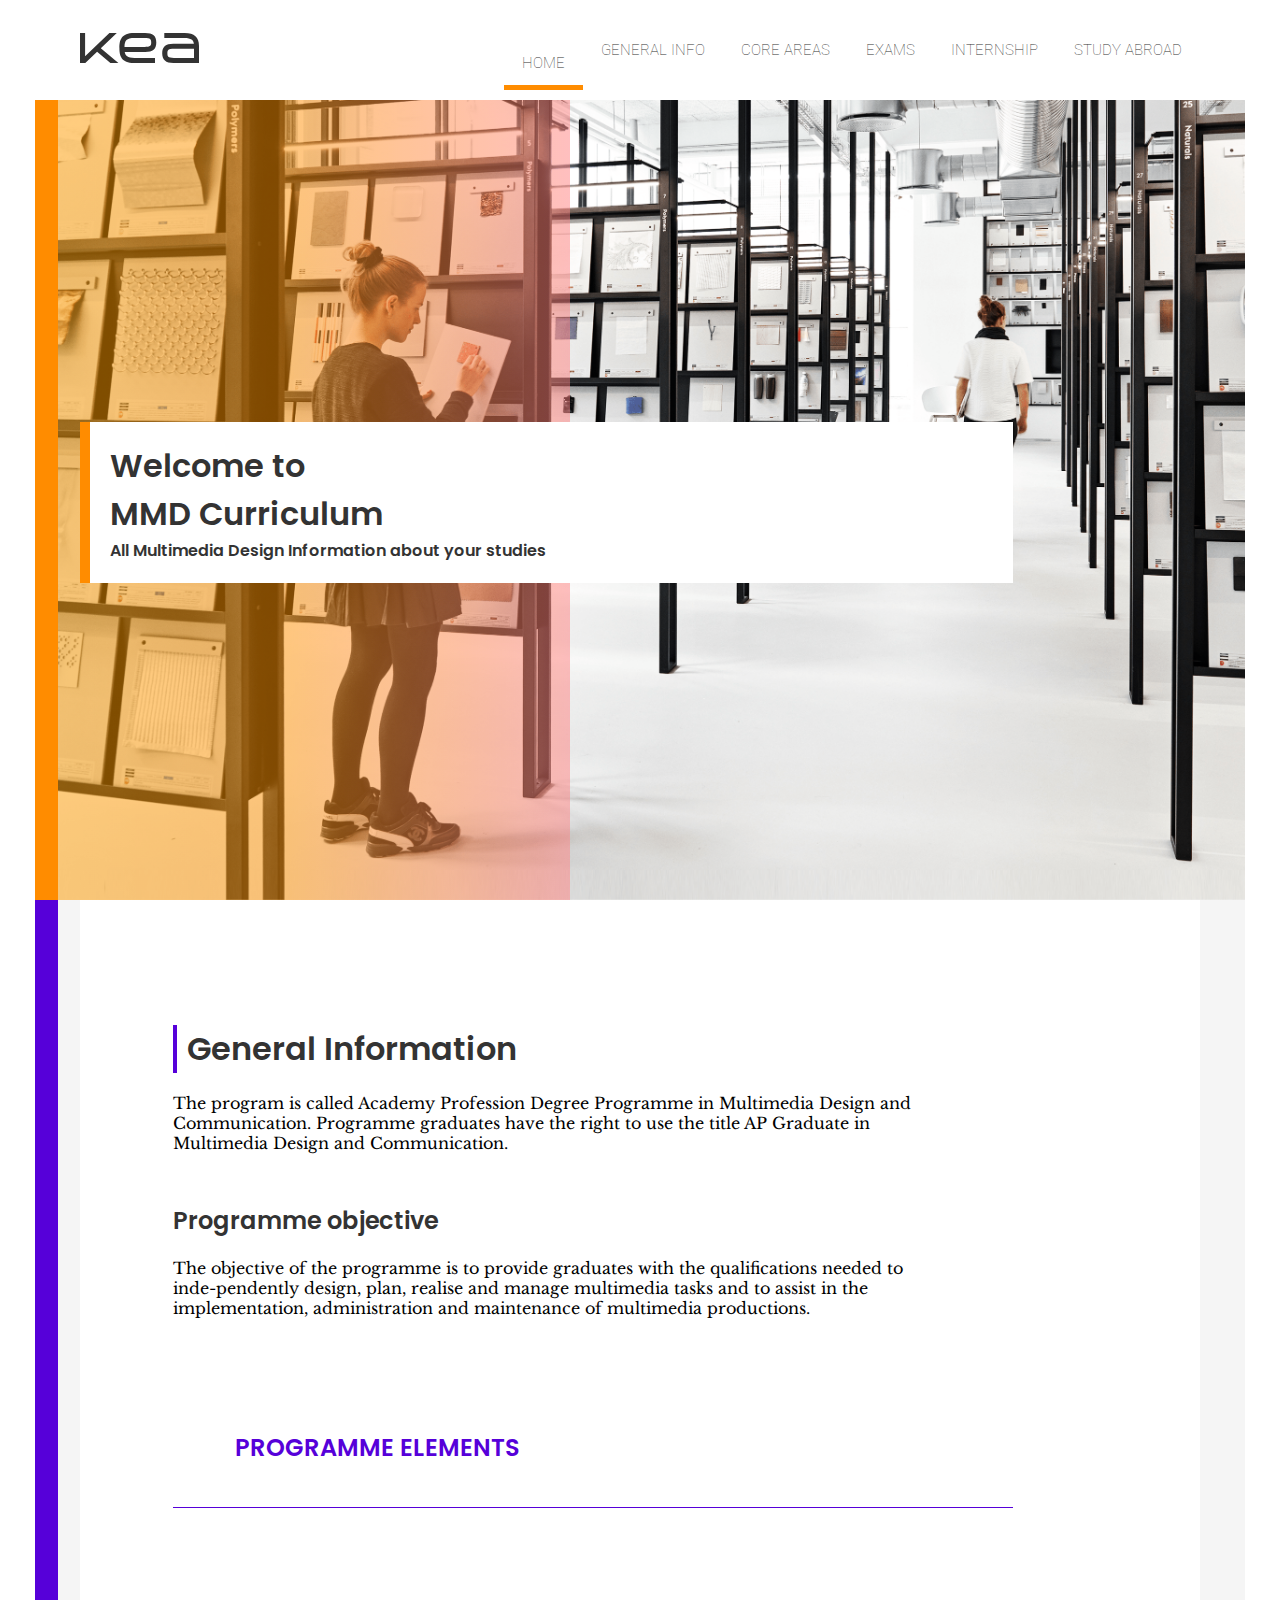
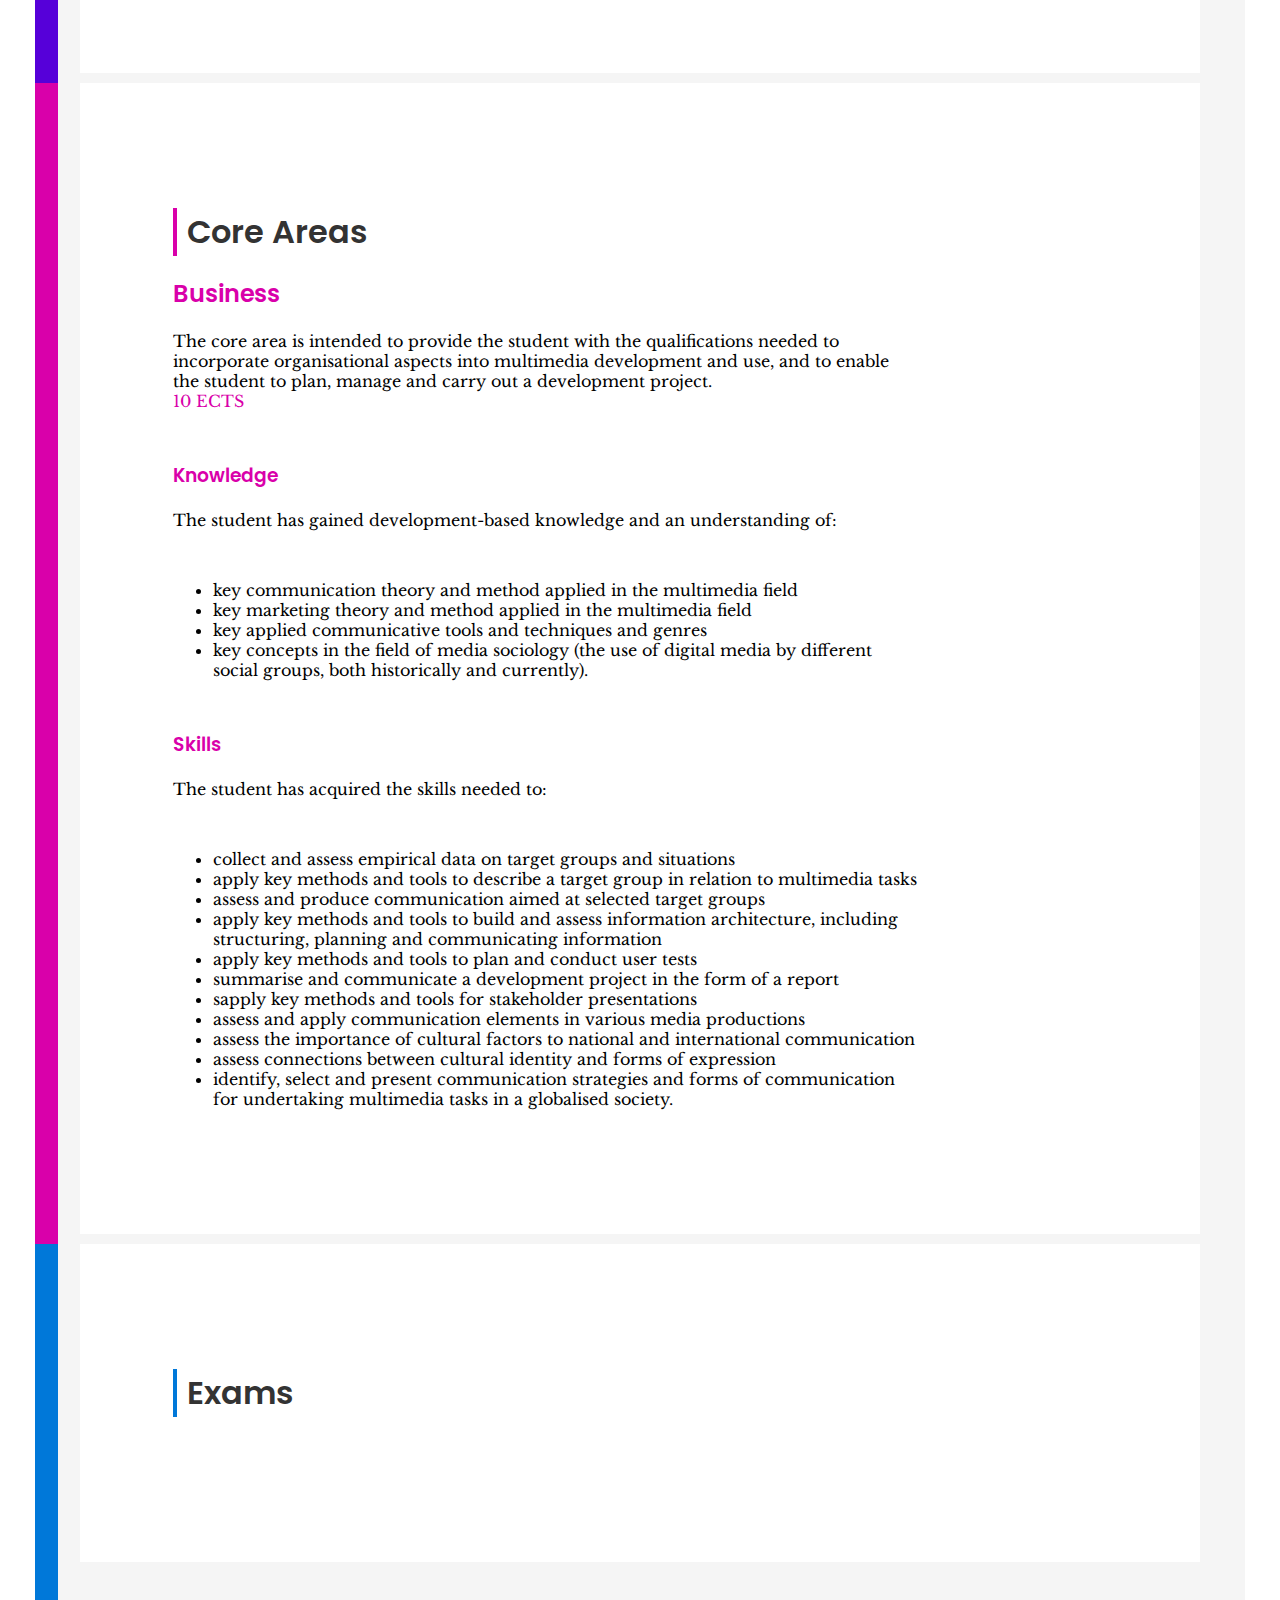
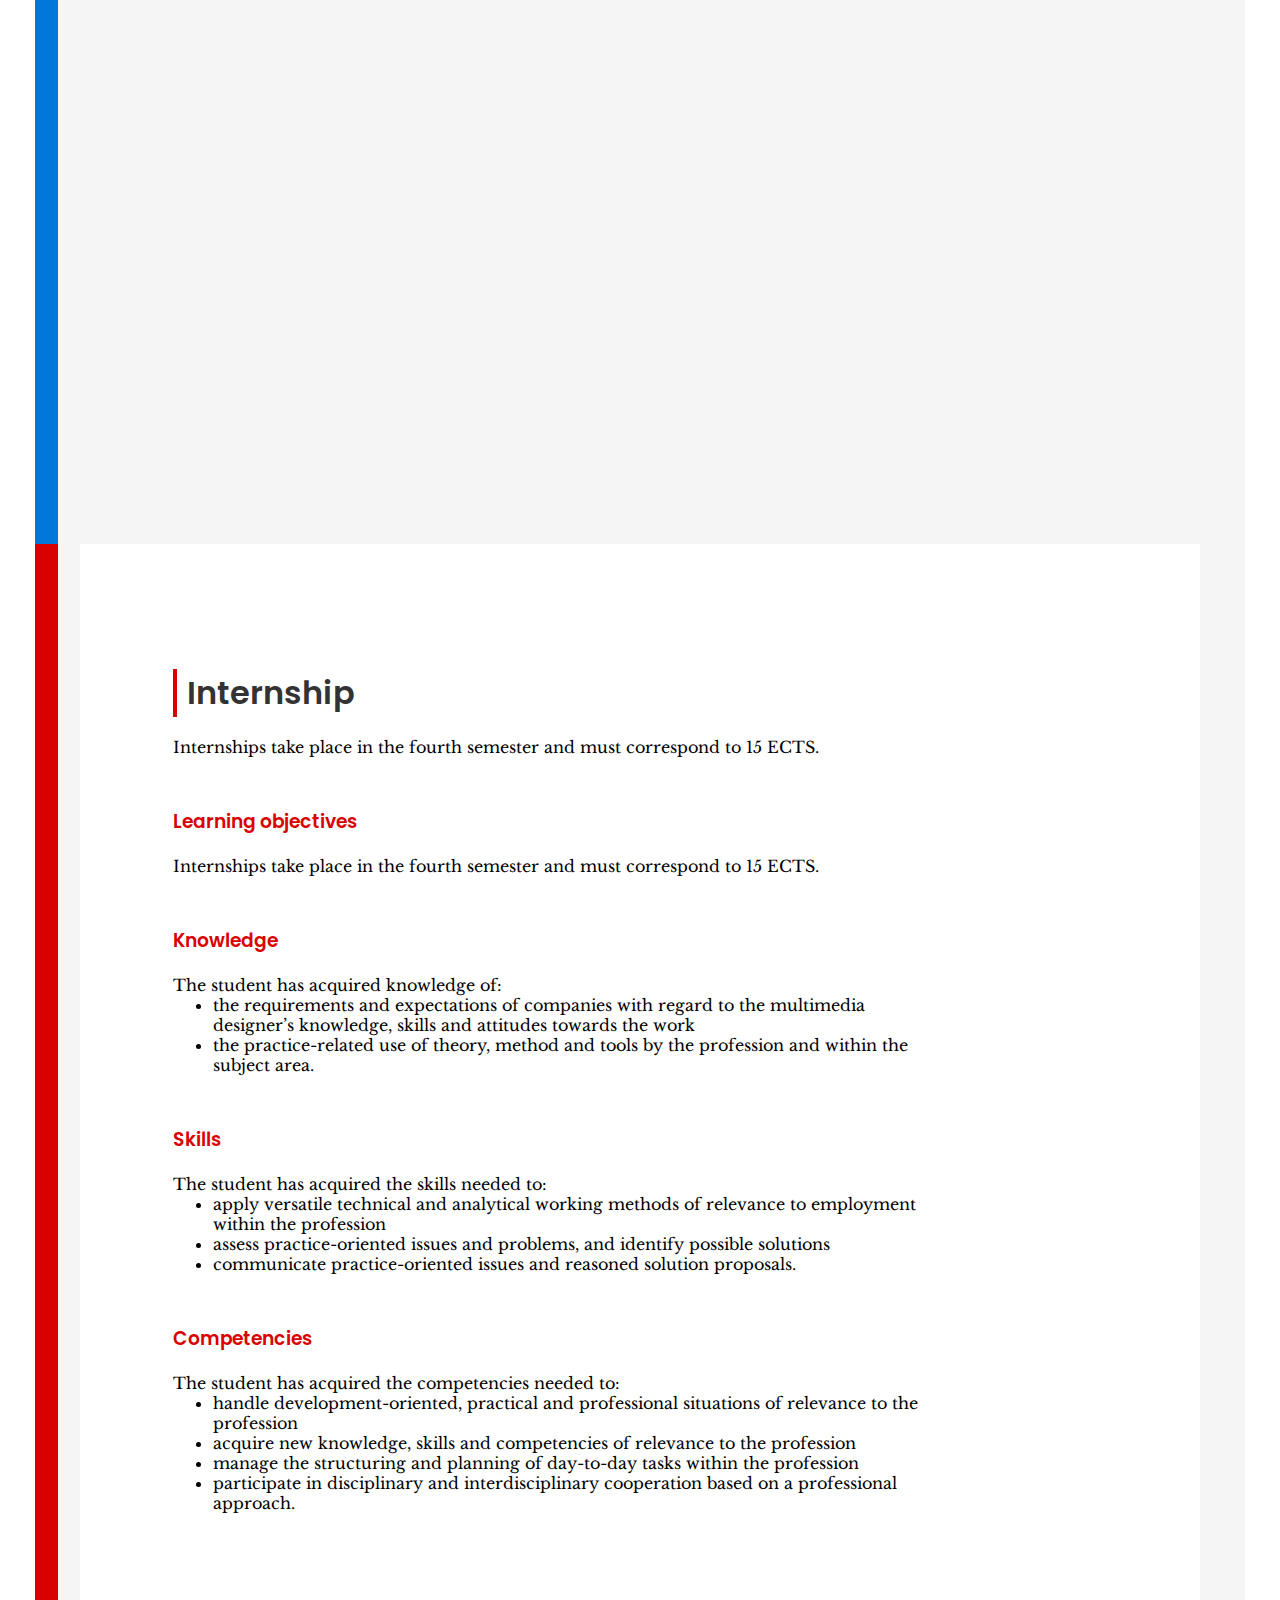
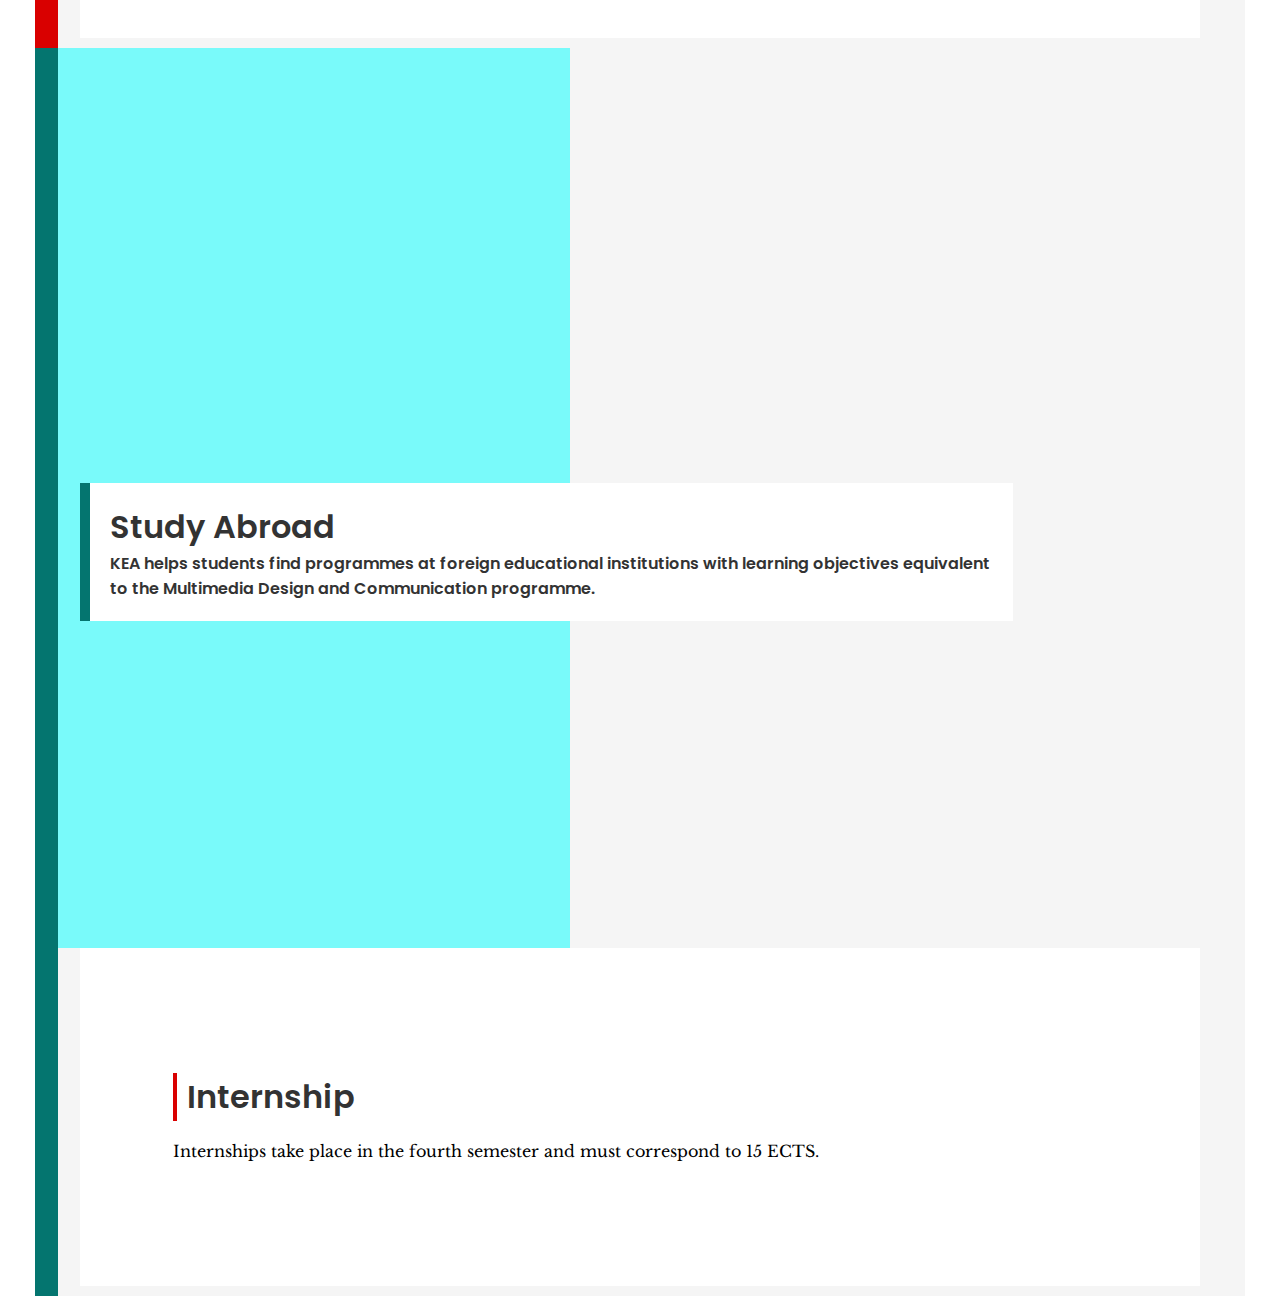
==== index.html @ 8b945f5a "Merge pull request #1 from mari4w04/botibranch" ====
<!DOCTYPE html>
<html >
<head>
  <meta charset="UTF-8">
  <title>Curriculum Multimedia Design</title>
  <link href="https://fonts.googleapis.com/css?family=Poppins:400,500" rel="stylesheet">
  <link href="https://fonts.googleapis.com/css?family=Libre+Baskerville" rel="stylesheet">
  <link href="https://fonts.googleapis.com/css?family=Roboto" rel="stylesheet">
  <link rel="stylesheet" href="css/style.css">

</head>

<body onload="mouseover01(),mouseover02(),mouseover3(),mouseover4(),mouseover5(),mouseover6()">

<header>
  <!--Burger Menu Start-->

  <!--Burger Menu End-->

  <!--Navigation Desktop Start-->
  <div class="navwrapp">
    <a class="logo" href="#"><img src="images/logo.svg" alt="logo"></a>
    <nav class="navigation">
      <a href="#home" id="color1" class="active">Home</a>
      <a href="#generalInfo" id="color2">General Info</a>
      <a href="#CoreAreas" id="color3">Core Areas</a>
      <a href="#Exams" id="color4">Exams</a>
      <a href="#Internship" id="color5">Internship</a>
      <a href="#StudyAbroad" id="color6">Study Abroad</a>
    </nav>
  </div>
  <!--Navigation Desktop End-->
</header>

<main>
  <section id="home" class="home">
    <div class="colorbox"></div>
    <div class="sectionContainer">
      <div class="sectionIntroContent">
        <div class="introHeaderBox">
          <h1>Welcome to <br>MMD Curriculum</h1>
          <h4>All Multimedia Design Information about your studies</h4>
        </div>
      </div>
    </div>
  </section>

  <section id="generalInfo" class="generalInfo resethigh">
    <div class="SectionContentWrapp">
      <div class="sectionTextContainer">
        <h1 class="purpletextborder">General Information</h1>
        <p>The program is called Academy Profession Degree Programme in Multimedia Design and Communication. Programme graduates have the right to use the title AP Graduate in Multimedia Design and Communication.</p>
      </div>
      <div class="sectionTextContainer">
        <h2>Programme objective</h2>
        <p>The objective of the programme is to provide graduates with the qualifications needed to inde-pendently design, plan, realise and manage multimedia tasks and to assist in the implementation, administration and maintenance of multimedia productions.</p>
      </div>
      <div class="sectionTextContainer">
        <div class="sectionHeaderBox boxPurple">
          <h2 class="purpletext">PROGRAMME ELEMENTS</h2>
        </div>
      </div>

    </div>
  </section>

  <section id="CoreAreas" class="CoreAreas resethigh">
    <div class="SectionContentWrapp">
      <div class="sectionTextContainer">
        <h1 class="pinktextborder">Core Areas</h1>
        <h2 class="pinktext">Business</h2>
        <p>The core area is intended to provide the student with the qualifications needed to incorporate organisational aspects into multimedia development and use, and to enable the student to plan, manage and carry out a development project.</p>
        <p class="pinktext">10 ECTS</p>
      </div>
      <div class="sectionTextContainer">
        <h3 class="pinktext">Knowledge</h3>
        <p>The student has gained development-based knowledge and an understanding of:</p>
      </div>
      <div class="sectionTextContainer">
        <ul>
          <li>key communication theory and method applied in the multimedia field</li>
          <li>key marketing theory and method applied in the multimedia field</li>
          <li>key applied communicative tools and techniques and genres</li>
          <li>key concepts in the field of media sociology (the use of digital media by different social groups, both historically and currently).</li>
        </ul>
      </div>
      <div class="sectionTextContainer">
        <h3 class="pinktext">Skills</h3>
        <p>The student has acquired the skills needed to:</p>
      </div>
      <div class="sectionTextContainer">
        <ul>
          <li>collect and assess empirical data on target groups and situations</li>
          <li>apply key methods and tools to describe a target group in relation to multimedia tasks</li>
          <li>assess and produce communication aimed at selected target groups</li>
          <li>apply key methods and tools to build and assess information architecture, including structuring, planning and communicating information</li>
          <li>apply key methods and tools to plan and conduct user tests</li>
          <li>summarise and communicate a development project in the form of a report</li>
          <li>sapply key methods and tools for stakeholder presentations</li>
          <li>assess and apply communication elements in various media productions</li>
          <li>assess the importance of cultural factors to national and international communication</li>
          <li>assess connections between cultural identity and forms of expression</li>
          <li>identify, select and present communication strategies and forms of communication for undertaking multimedia tasks in a globalised society.</li>
        </ul>
      </div>
    </div>
  </section>

  <section id="Exams" class="Exams">
    <div class="SectionContentWrapp">
      <div class="sectionTextContainer">
        <h1 class="bluetextborder">Exams</h1>
      </div>
    </div>
  </section>

  <section id="Internship" class="Internship resethigh">
    <div class="SectionContentWrapp">
      <div class="sectionTextContainer">
        <h1 class="redtextborder">Internship</h1>
        <p>Internships take place in the fourth semester and must correspond to 15 ECTS.</p>
      </div>
      <div class="sectionTextContainer">
        <h3 class="redtext">Learning objectives</h3>
        <p>Internships take place in the fourth semester and must correspond to 15 ECTS.</p>
      </div>
      <div class="sectionTextContainer">
        <h3 class="redtext">Knowledge</h3>
        <p>The student has acquired knowledge of:</p>
        <ul>
          <li>the requirements and expectations of companies with regard to the multimedia designer’s knowledge, skills and attitudes towards the work</li>
          <li>the practice-related use of theory, method and tools by the profession and within the subject area. </li>
        </ul>
      </div>
      <div class="sectionTextContainer">
        <h3 class="redtext">Skills</h3>
        <p>The student has acquired the skills needed to:</p>
        <ul>
          <li>apply versatile technical and analytical working methods of relevance to employment within the profession</li>
          <li>assess practice-oriented issues and problems, and identify possible solutions</li>
          <li>communicate practice-oriented issues and reasoned solution proposals.</li>
        </ul>
      </div>
      <div class="sectionTextContainer">
        <h3 class="redtext">Competencies</h3>
        <p>The student has acquired the competencies needed to:</p>
        <ul>
          <li>handle development-oriented, practical and professional situations of relevance to the profession</li>
          <li>acquire new knowledge, skills and competencies of relevance to the profession</li>
          <li>manage the structuring and planning of day-to-day tasks within the profession</li>
          <li>participate in disciplinary and interdisciplinary cooperation based on a professional approach.</li>
        </ul>
      </div>
    </div>
  </section>

  <section id="StudyAbroad" class="StudyAbroadPicture">
    <div class="colorboxstudy"></div>
    <div class="sectionContainer">
      <div class="sectionIntroContent">
        <div class="studyAbroadHeaderBox">
          <h1>Study Abroad</h1>
          <h4>KEA helps students find programmes at foreign educational institutions with learning objectives equivalent to the Multimedia Design and Communication programme.</h4>
        </div>
      </div>
    </div>
  </section>

  <section id="StudyAbroad" class="StudyAbroad resethigh">
    <div class="SectionContentWrapp">
      <div class="sectionTextContainer">
        <h1 class="redtextborder">Internship</h1>
        <p>Internships take place in the fourth semester and must correspond to 15 ECTS.</p>
      </div>
    </div>
  </section>

</main>
<footer>

</footer>


  <script src='js/scroll-script.js'></script>
  <script  src="js/script.js"></script>

</body>
</html>
---- css/style.css ----
:root {
  --purple: #5600d9;
  --pink: #d900aa;
  --blue: #0078d9;
  --orange: #FF8C00;
  --red: #D90000;
  --teal: #04756F;

  --gray: #666;
  --black: #333;
  --white: #fff;
  ---whitesmoke: whitesmoke;

  --lightpurple: #ddccf7;
  --lightpink: #f7ccee;
  --lightblue: #cce4f7;
  --lightred: #f7cccc;
  --lightorange: #ffe8cc;
  --lightteal: #cde3e2;

/*Font Family*/
  --fontHeading: 'Poppins', sans-serif;
  --fontNavigation: 'Roboto', sans-serif;
  --fontParagraph: 'Libre Baskerville', serif;
}
/*General_______________*/


.purpletextborder{
  border-left: 4px solid var(--purple);
  padding-left: 10px;
  margin-bottom: 20px;
}

.pinktextborder{
  border-left: 4px solid var(--pink);
  padding-left: 10px;
  margin-bottom: 20px;
}

.bluetextborder{
  border-left: 4px solid var(--blue);
  padding-left: 10px;
  margin-bottom: 20px;
}

.redtextborder{
  border-left: 4px solid var(--red);
  padding-left: 10px;
  margin-bottom: 20px;
}

.tealtextborder{
  border-left: 4px solid var(--teal);
  padding-left: 10px;
  margin-bottom: 20px;
}

.purpletext{
  color: var(--purple);
}

.pinktext{
  color: var(--pink);
}

.redtext{
  color: var(--red);
}

* {
  box-sizing: border-box;
  margin: 0;
}

body{
  margin: 0;
  font-size: 16px;
}

header{
  position: fixed;
  height: 100px;
  width: 100vw;
  background-color: var(--white);
  z-index: 100;
}

main{
  max-width: 1680px;
  margin: auto;
}

section{
  height: 100vh;
}
/*_______________General*/


/*Typograpy_______________*/
h1, h2, h3, h4{
  font-family: var(--fontHeading);
  font-weight: 600;
  color: var(--black);
}

h2, h3{
  margin-bottom: 20px;
}

nav a{
  font-family: var(--fontNavigation);
  font-size: 0.9375rem;
  font-weight: 100;
  text-decoration: none;
  text-transform: uppercase;
  color: var(--black);
}

p, ul, li{
  font-family: var(--fontParagraph);
}


/*_______________Typograpy*/


/*Main Padding_______________*/
main, header{
  padding-left: calc(0rem + ((1vw - 3.85px) * 3.861)); /*0-50*/
  padding-right: calc(0rem + ((1vw - 3.85px) * 3.861)); /*0-50*/
}
/*_______________Main Padding*/


/*Burger Navihgation_______________*/
.navwrapp{
  max-width: 1120px;
  height: 100px;
  margin: auto;
  display: flex;
  justify-content: space-between;
  align-items: center;
}

.navigation{
  display: none;
}
/*_______________Burger Navigation*/




/*SectionContainer_______________*/
.resethigh{
  height: auto;
}

.SectionContentWrapp{
  max-width: 1120px;
  margin: auto;
  padding: 100px 0 100px 0;
  background-color: var(--white);
  border-bottom: 10px solid var(---whitesmoke);
}

.sectionTextContainer{
  max-width: 1120px;
  margin: auto;
  padding: 25px 0 25px 0;
  display: grid;
  grid-template-columns: repeat(12,1fr);
  grid-template-rows: auto;
}
  h1, h2, h3, p, ul, li{
    grid-column: 2/10;
  }
/*_______________SectionContainer*/



/*Colorbox_______________*/
.colorbox{
  height: 100vh;
  width: 40vw;
  max-width: 800px;
  position: absolute;
  z-index: 1;
  background-image: linear-gradient(90deg, #d66221, #c05757);
  filter: saturate(200%) brightness(200%);
  opacity: 0.5;
}

.colorboxstudy{
  height: 100vh;
  width: 40vw;
  max-width: 800px;
  position: absolute;
  z-index: 1;
  background-image: linear-gradient(90deg, var(--teal), #09CCBE);
  filter: saturate(200%) brightness(200%);
  opacity: 0.5;
}
/*_______________Colorbox*/



/*Section Intro Content_______________*/
.sectionIntroContent{
  max-width: 1120px;
  height: 100vh;
  margin: auto;
  display: grid;
  grid-template-columns: repeat(12,1fr);
  grid-template-rows: repeat(8, 1fr);
}
/*_______________Section Intro Content*/


/*Intro Header Box_______________*/
.introHeaderBox{
  padding: 20px;
  z-index: 3;
  border-left: 10px solid var(--orange);
  background-color: var(--white);

  grid-column: 1/11;
  grid-row: 5;
}
.studyAbroadHeaderBox{
  padding: 20px;
  z-index: 3;
  border-left: 10px solid var(--teal);
  background-color: var(--white);

  grid-column: 1/11;
  grid-row: 5;
}
/*_______________Intro Header Box*/



/*Section Header Box_______________*/
.sectionHeaderBox{
  height: 100px;
  margin: 40px 0 40px;
  grid-column: 2/11;
  display: grid;
  align-items: center;
}

.boxPurple{
  color: var(--purple);
  background-color: var(--white);
  border-bottom: 1px solid var(--purple);
}
.boxRed{
  color: var(--purple);
  background-color: var(--white);
}
/*_______________Section Header Box*/


/*Semester Wrapp_______________*/
.semesterWrapp{
  grid-column: 2/11;
  background-color: var(--white);
  display: grid;
  grid-template-columns: repeat(12, 1fr);
}

.semesterBox{
  height: 60px;
  width: 60px;

  display: grid;
  align-items: center;
  justify-content: center;

  color: var(--lightpurple);
	background: var(--purple);
	-moz-border-radius: 100px;
	-webkit-border-radius: 100px;
	border-radius: 100px;
}
/*_______________Semester Wrapp*/


.home{
  background-image: url(../images/intro.png);
  background-position: 20% 100%;
  background-size: cover;
  background-repeat: no-repeat;
  border-left: calc(0.625rem + ((1vw - 3.6px) * 1.5152)) solid var(--orange);  /*10-30*/
  padding-right: calc(0.625rem + ((1vw - 3.6px) * 1.5152)); /*10-30*/
  /*background-color: var(--lightorange);*/
}
.generalInfo{
  border-left: calc(0.625rem + ((1vw - 3.6px) * 1.5152)) solid var(--purple);  /*10-30*/
  padding-right: calc(0.625rem + ((1vw - 3.6px) * 1.5152)); /*10-30*/
  background-color: var(---whitesmoke);
  /*background-color: var(--lightpurple);*/
}
.CoreAreas{
  border-left: calc(0.625rem + ((1vw - 3.6px) * 1.5152)) solid var(--pink);  /*10-30*/
  padding-right: calc(0.625rem + ((1vw - 3.6px) * 1.5152)); /*10-30*/
  background-color: var(---whitesmoke);
  /*background-color: var(--lightpink);*/
}
.Exams{
  border-left: calc(0.625rem + ((1vw - 3.6px) * 1.5152)) solid var(--blue);  /*10-30*/
  padding-right: calc(0.625rem + ((1vw - 3.6px) * 1.5152)); /*10-30*/
  background-color: var(---whitesmoke);
  /*background-color: var(--lightblue);*/
}
.Internship{
  border-left: calc(0.625rem + ((1vw - 3.6px) * 1.5152)) solid var(--red);  /*10-30*/
  padding-right: calc(0.625rem + ((1vw - 3.6px) * 1.5152)); /*10-30*/
  background-color: var(---whitesmoke);
  /*background-color: var(--lightred);*/
}
.StudyAbroadPicture{
  background-image: url(../images/studyabroad02.png);
  background-position: 20% 100%;
  background-size: cover;
  background-repeat: no-repeat;
  border-left: calc(0.625rem + ((1vw - 3.6px) * 1.5152)) solid var(--teal);  /*10-30*/
  padding-right: calc(0.625rem + ((1vw - 3.6px) * 1.5152)); /*10-30*/
  background-color: var(---whitesmoke);
  /*background-color: var(--lightteal);*/
}
.StudyAbroad{
  border-left: calc(0.625rem + ((1vw - 3.6px) * 1.5152)) solid var(--teal);  /*10-30*/
  padding-right: calc(0.625rem + ((1vw - 3.6px) * 1.5152)); /*10-30*/
  background-color: var(---whitesmoke);
  /*background-color: var(--lightteal);*/
}


@media screen and (min-width: 992px){
  /*Navigation Desktop_______________*/
  .navwrapp{
    max-width: 1120px;
    height: 100px;
    margin: auto;
    display: flex;
    justify-content: space-between;
    align-items: center;
  }

  .navigation{
    height: 80px;
    display: flex;
    align-items: stretch;
  }

  nav a {
  	padding: 0 18px;
    display: flex;
    align-items: center;

  	-webkit-transition: all 0.2s ease-out;
  	-moz-transition: all 0.2s ease-out;
  	-ms-transition: all 0.2s ease-out;
  	-o-transition: all 0.2s ease-out;
  	transition: all 0.2s ease-out;
  }

  nav a.active {
    padding-top: 30px;
    border-bottom: 5px solid var(--orange);
  }

  nav a:hover {
    padding-top: 10px;
    border-bottom: 5px solid var(--black);
  }
}

@media screen and (min-width: 1680px){
  h1{
    font-size: 52px; /*52*/
    line-height: 71px; /*71*/
  }

  h2{
    font-size: 36px; /*36*/
    line-height: 51px; /*51*/
  }

  h3{
    font-size: 22px; /*22*/
    line-height: 35px; /*35*/
  }

  p, ul, li{
    font-size: 16px; /*16*/
    line-height: 29px; /*29*/
  }

  /*Section Intro Content_______________*/
  .sectionIntroContent{
    max-width: 1120px;
    height: 100vh;
    margin: auto;
    display: grid;
    grid-template-columns: repeat(12,1fr);
    grid-template-rows: repeat(8, 1fr);
  }
  /*_______________Section Intro Content*/


  /*Intro Header Box_______________*/
  .introHeaderBox{
    padding: 20px;
    z-index: 3;
    border-left: 10px solid var(--orange);
    background-color: var(--white);

    grid-column: 1/7;
    grid-row: 6;
  }

  .studyAbroadHeaderBox{
    padding: 20px;
    z-index: 3;
    border-left: 10px solid var(--teal);
    background-color: var(--white);

    grid-column: 1/7;
    grid-row: 6;
  }
  /*_______________Intro Header Box*/
}
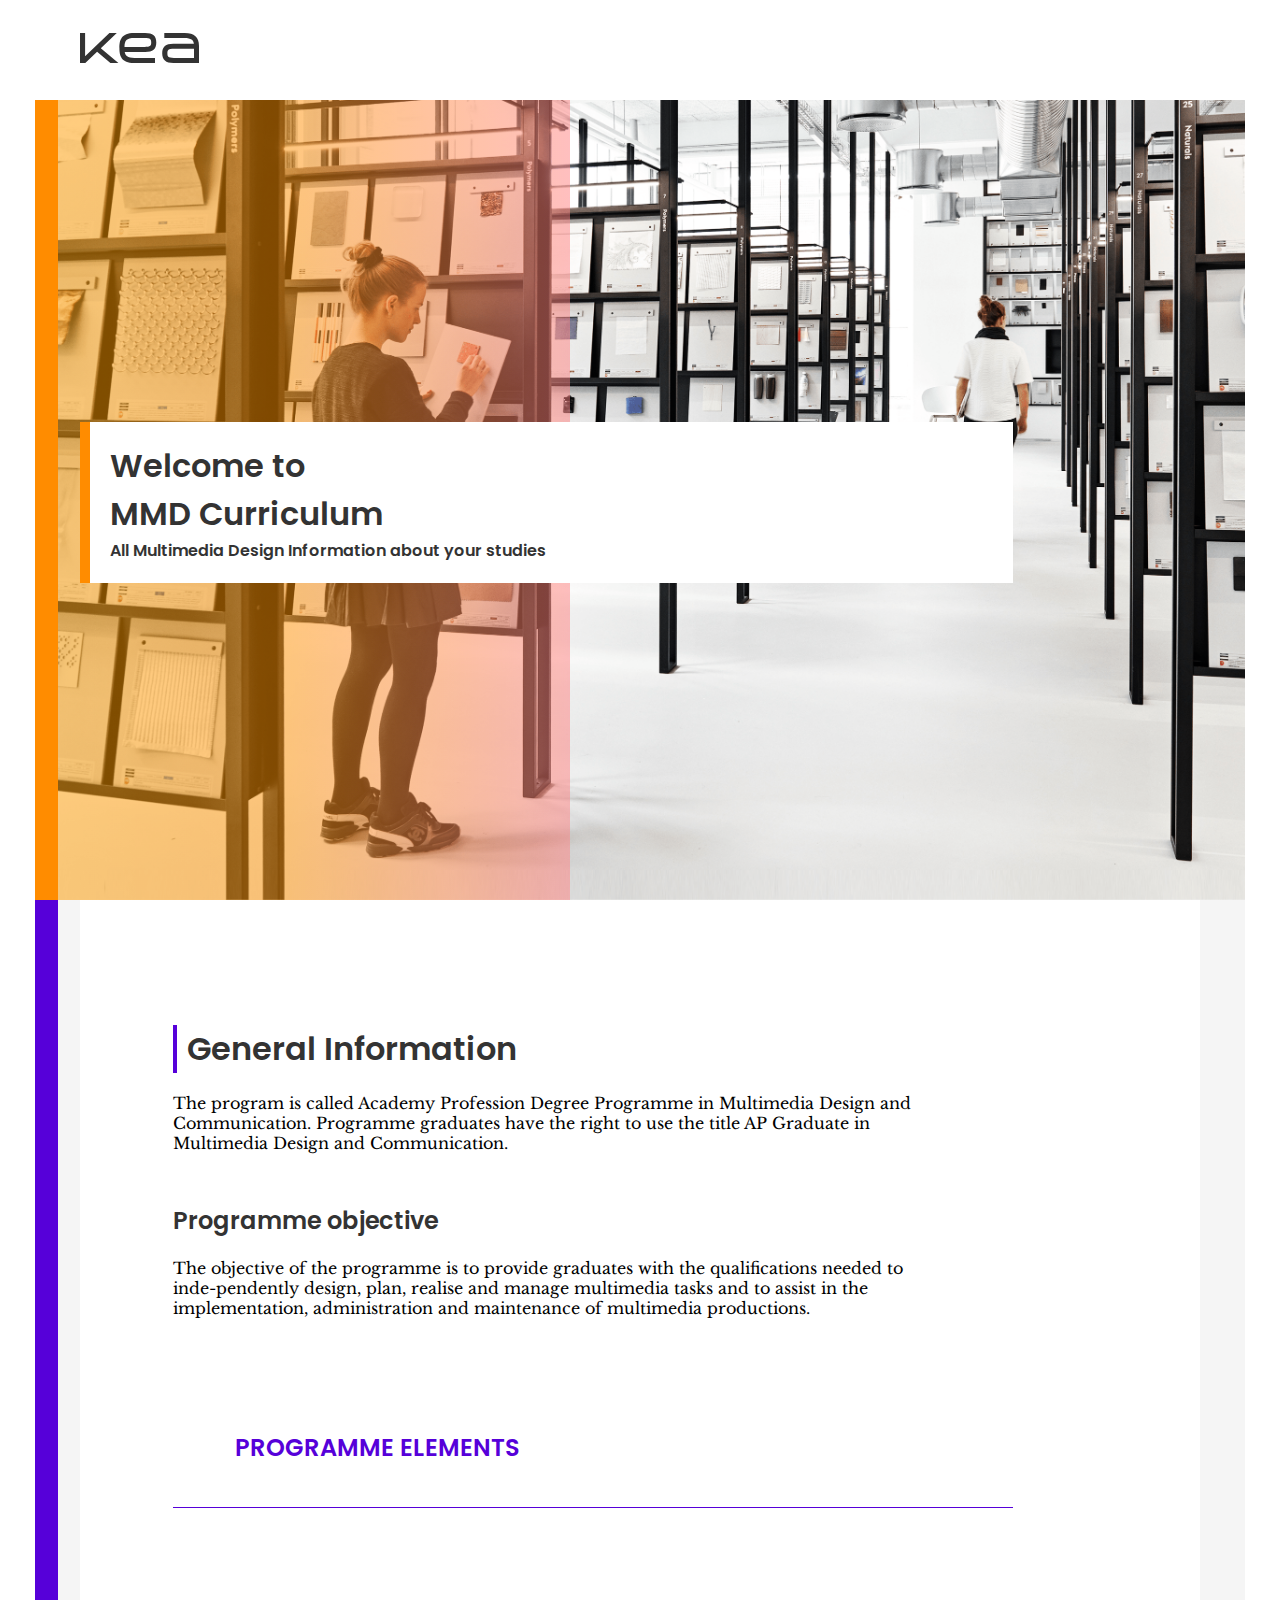
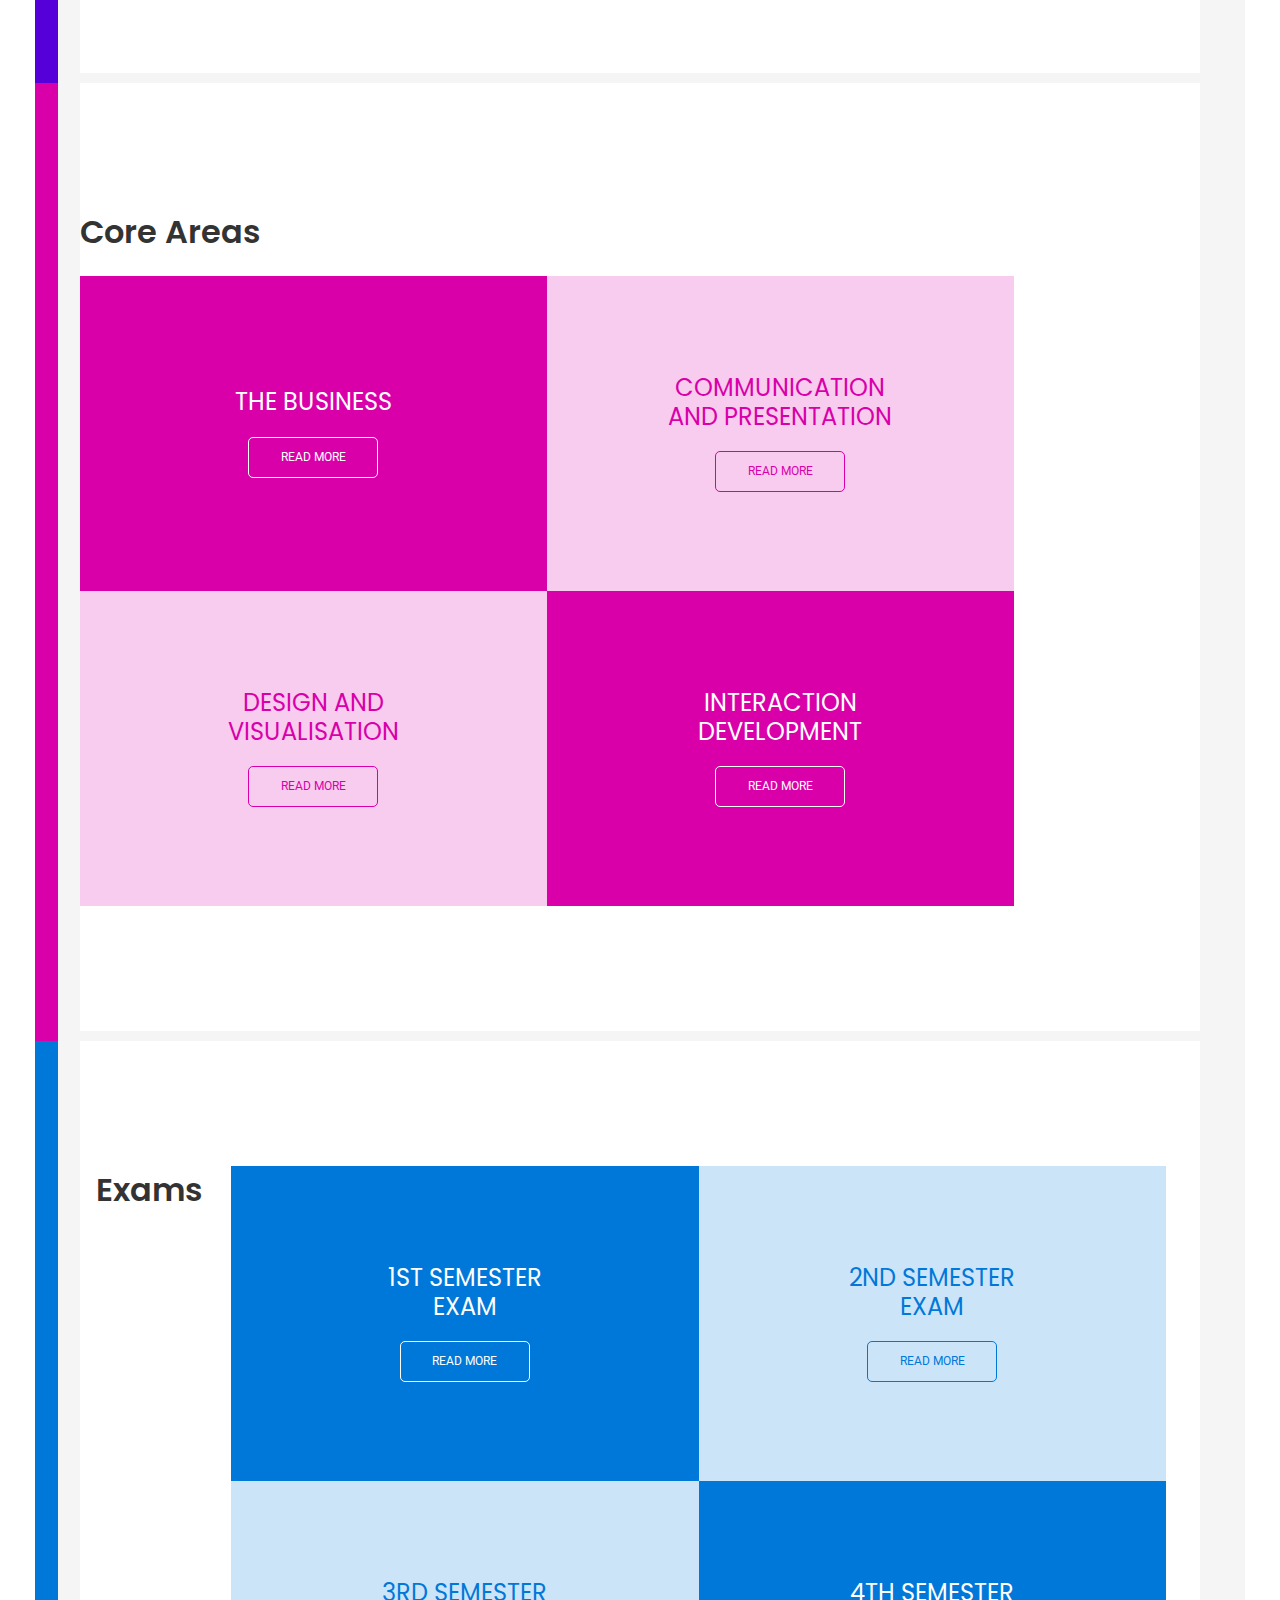
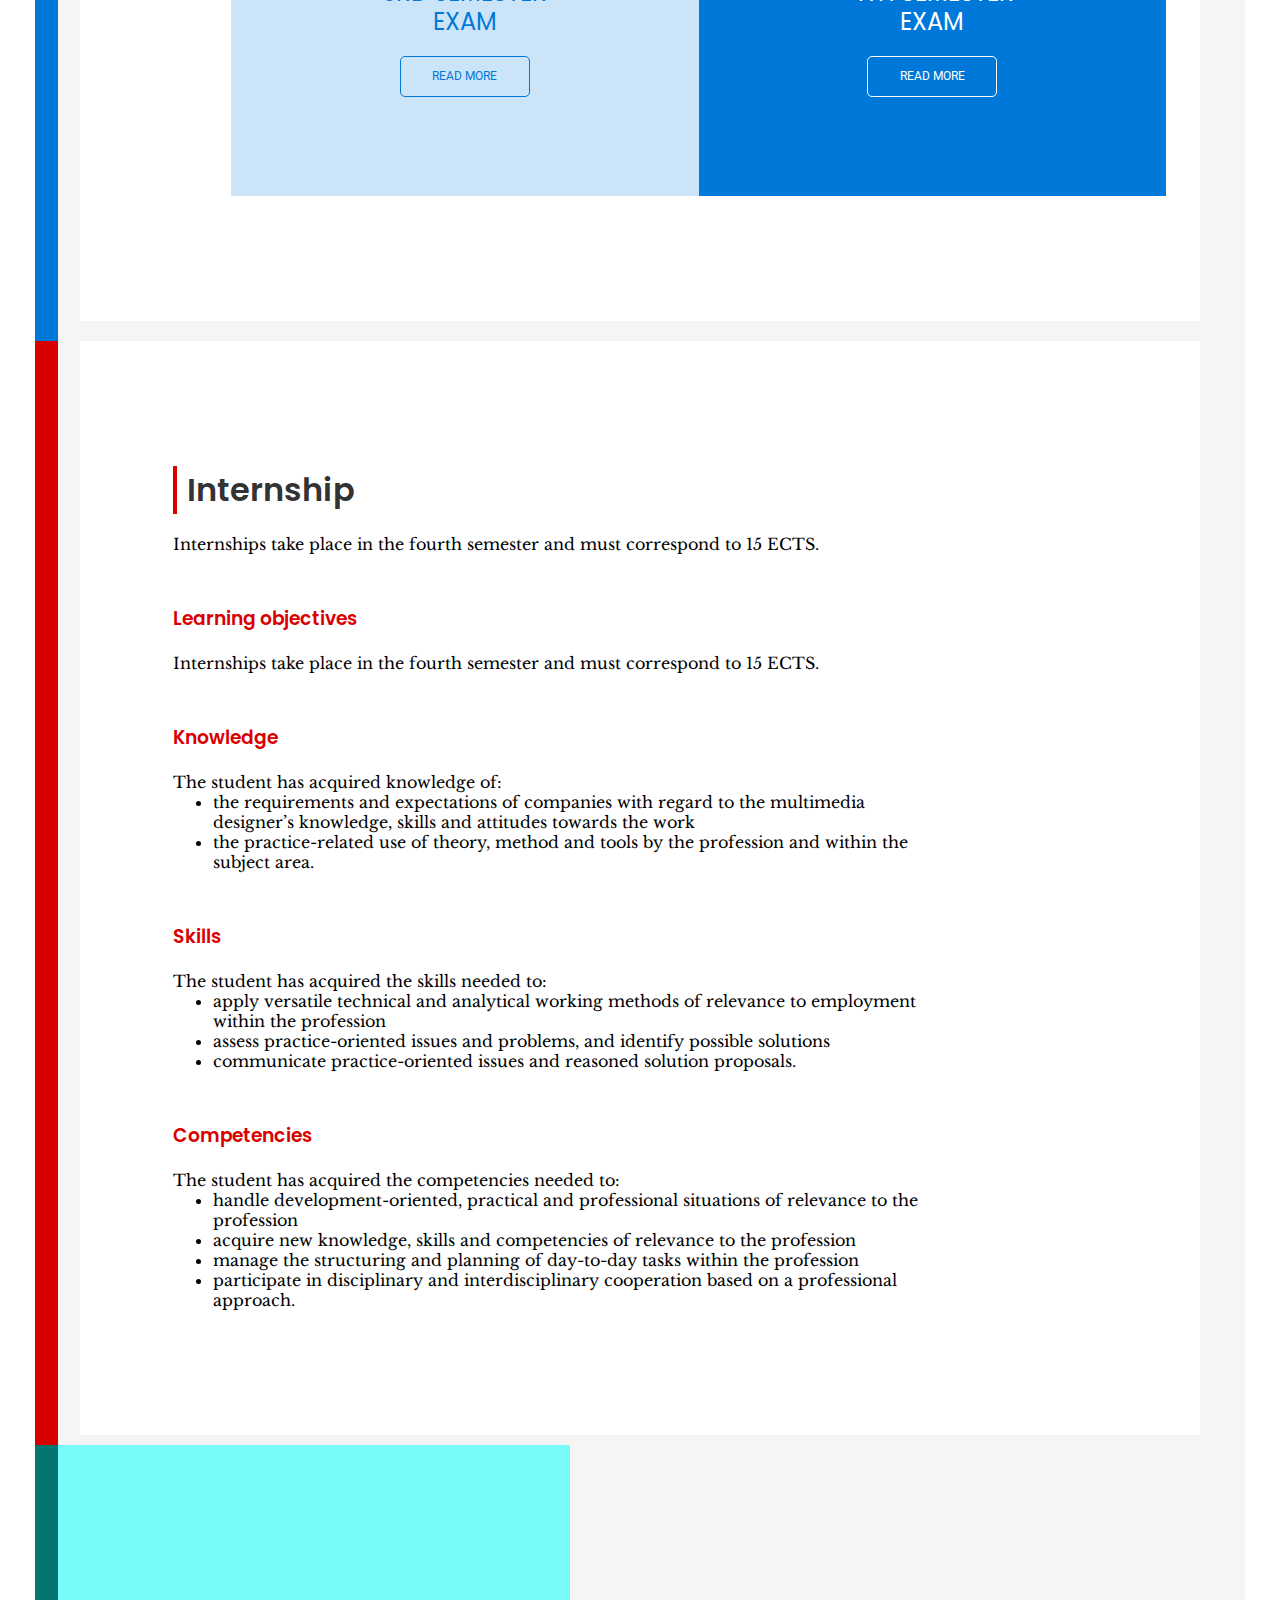
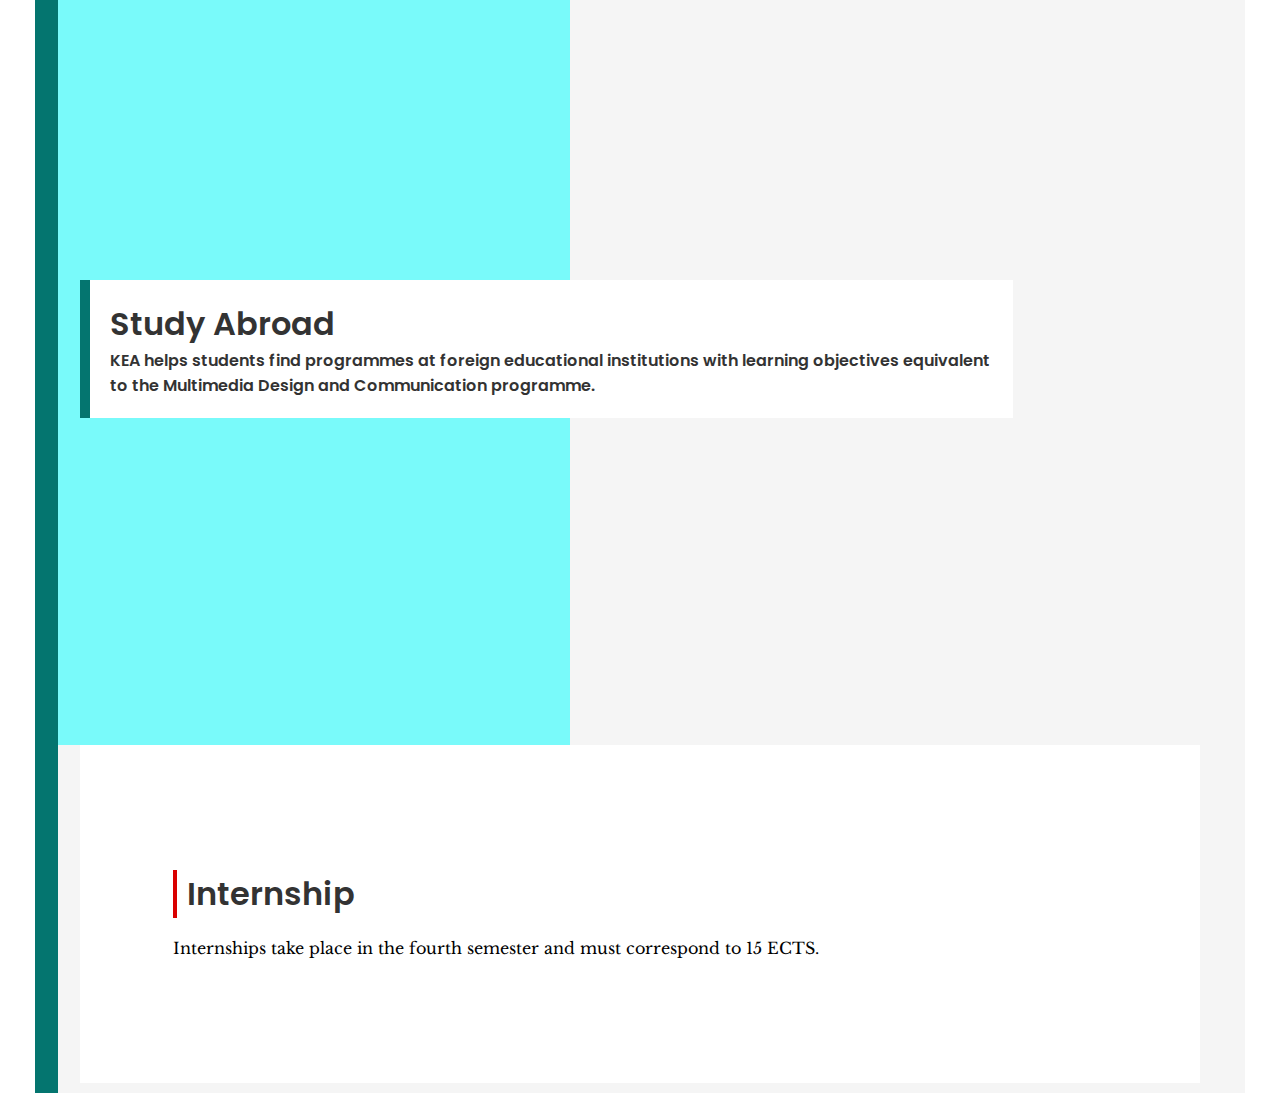
==== commit 00a4938c: "Merge branch 'master' into modalWindow" ====
--- a/index.html
+++ b/index.html
@@ -67,6 +67,172 @@
   <section id="CoreAreas" class="CoreAreas resethigh">
     <div class="SectionContentWrapp">
       <div class="sectionTextContainer">
+
+        <h1 class="core-areas-title">Core Areas</h1><br>
+
+        <div class="modal-column">
+
+            <!--Call your modal-->
+            <button class="area-btn" id="demo01" href="#animatedModal">The business <div class="read-more">Read More</div></button>
+
+            <!--DEMO01-->
+            <div id="animatedModal" >
+                <!--THIS IS IMPORTANT! to close the modal, the class name has to match the name given on the ID  class="close-animatedModal" -->
+                <div class="sectionTextContainer close-btn">
+                    <div class="close-animatedModal">
+                        <div class="close-button">
+                            <div class="in">
+                              <div class="close-button-block"></div>
+                              <div class="close-button-block"></div>
+                            </div>
+                            <div class="out">
+                              <div class="close-button-block"></div>
+                              <div class="close-button-block"></div>
+                            </div>
+                        </div>
+                    </div>
+                </div>
+
+                <div class="modal-content">
+                          <!--Your modal content goes here-->
+                          <div class="SectionContentWrapp modal-wrap">
+                              <div class="sectionTextContainer modal-text">
+                              <h2>Contents</h2>
+                                 <p>
+                                The core area is intended to provide the student with the qualifications needed to incorporate
+                                organisational aspects into multimedia development and use, and to enable the student to plan,
+                                manage and carry out a development project.
+                                </p>
+                                <h2>No. of ECTS</h2>
+                                <p>10 ECTS</p>
+                                <h2>Learning objectives</h2>
+                                <h3>Knowledge</h3>
+                                <p>The student has gained development-based knowledge and an understanding of</p>
+                                <ul>
+                                    <li>key topics within multimedia-related commercial law, including copyright, data protection
+                                    law and contract law </li>
+                                    <li>a company’s control, communication and decision-making processes</li>
+                                    <li>the possible organisational consequences of implementing multimedia productions in an
+                                    organisation</li>
+                                    <li>key methods and tools related to financial planning and control of multimedia productions</li>
+                                    <li>key innovation and entrepreneurship topics</li>
+                                </ul>
+                                <h2>Skills</h2>
+                                <p>The student has acquired the skills needed to assess the vision, mission and values as well as the strategy and culture of organisations in
+                                relation to multimedia productions.</p>
+                                <h2>Competencies</h2>
+                                <p>The student has acquired the competencies needed to:</p>
+                                <ul>
+                                    <li>apply relevant theories, methods and IT tools for planning, control and quality assurance of
+                                    development projects</li>
+                                    <li>participate in disciplinary and interdisciplinary teams both internally and externally based
+                                    on a professional approach</li>
+                                    <li>acquire new knowledge, skills and competencies of relevance to the profession.</li>
+                                </ul>
+
+                              </div>
+                        </div>
+                </div>
+            </div>
+
+
+            <!--Call your modal-->
+            <button class="area-btn" id="demo02" href="#modal2">Communication <br>and Presentation <div class="read-more pink-text">Read More</div></button>
+
+            <!--DEMO01-->
+            <div id="modal2">
+                <!--THIS IS IMPORTANT! to close the modal, the class name has to match the name given on the ID  class="close-animatedModal" -->
+                <div class="sectionTextContainer close-btn">
+                    <div class="close-modal2">
+                        <div class="close-button">
+                            <div class="in">
+                              <div class="close-button-block"></div>
+                              <div class="close-button-block"></div>
+                            </div>
+                            <div class="out">
+                              <div class="close-button-block"></div>
+                              <div class="close-button-block"></div>
+                            </div>
+                        </div>
+                    </div>
+                </div>
+
+                <div class="modal-content">
+                          <!--Your modal content goes here-->
+                          <div class="SectionContentWrapp">
+                              <div class="sectionTextContainer">
+                              text here2
+                              </div>
+                        </div>
+                </div>
+            </div>
+
+
+            <!--Call your modal-->
+            <button class="area-btn" id="demo03" href="#modal3">Design and <br> Visualisation<div class="read-more pink-text">Read More</div></button>
+
+            <!--DEMO01-->
+            <div id="modal3">
+                <!--THIS IS IMPORTANT! to close the modal, the class name has to match the name given on the ID  class="close-animatedModal" -->
+                <div class="sectionTextContainer close-btn">
+                    <div class="close-modal3">
+                        <div class="close-button">
+                            <div class="in">
+                              <div class="close-button-block"></div>
+                              <div class="close-button-block"></div>
+                            </div>
+                            <div class="out">
+                              <div class="close-button-block"></div>
+                              <div class="close-button-block"></div>
+                            </div>
+                        </div>
+                    </div>
+                </div>
+
+                <div class="modal-content">
+                          <!--Your modal content goes here-->
+                          <div class="SectionContentWrapp">
+                              <div class="sectionTextContainer">
+                              text here3
+                              </div>
+                        </div>
+                </div>
+            </div>
+
+            <!--Call your modal-->
+            <button class="area-btn" id="demo04" href="#modal4">Interaction <br>Development <div class="read-more">Read More</div></button>
+
+            <!--DEMO01-->
+            <div id="modal4">
+                <!--THIS IS IMPORTANT! to close the modal, the class name has to match the name given on the ID  class="close-animatedModal" -->
+                <div class="sectionTextContainer close-btn">
+                    <div class="close-modal4">
+                        <div class="close-button">
+                            <div class="in">
+                              <div class="close-button-block"></div>
+                              <div class="close-button-block"></div>
+                            </div>
+                            <div class="out">
+                              <div class="close-button-block"></div>
+                              <div class="close-button-block"></div>
+                            </div>
+                        </div>
+                    </div>
+                </div>
+
+                <div class="modal-content">
+                          <!--Your modal content goes here-->
+                          <div class="SectionContentWrapp">
+                              <div class="sectionTextContainer">
+                              text here4
+                              </div>
+                        </div>
+                </div>
+            </div>
+
+        </div>
+
+<!--
         <h1 class="pinktextborder">Core Areas</h1>
         <h2 class="pinktext">Business</h2>
         <p>The core area is intended to provide the student with the qualifications needed to incorporate organisational aspects into multimedia development and use, and to enable the student to plan, manage and carry out a development project.</p>
@@ -102,6 +268,7 @@
           <li>assess connections between cultural identity and forms of expression</li>
           <li>identify, select and present communication strategies and forms of communication for undertaking multimedia tasks in a globalised society.</li>
         </ul>
+-->
       </div>
     </div>
   </section>
@@ -109,7 +276,139 @@
   <section id="Exams" class="Exams">
     <div class="SectionContentWrapp">
       <div class="sectionTextContainer">
-        <h1 class="bluetextborder">Exams</h1>
+
+        <h1>Exams</h1>
+        <div class="modal-column">
+
+            <!--Call your modal-->
+            <button class="area-btn" id="exam1" href="#exam-modal1">1st Semester<br> exam <div class="read-more">Read More</div></button>
+
+            <!--DEMO01-->
+            <div id="exam-modal1" >
+                <!--THIS IS IMPORTANT! to close the modal, the class name has to match the name given on the ID  class="close-animatedModal" -->
+                <div class="sectionTextContainer close-btn">
+                    <div class="close-exam-modal1">
+                        <div class="close-button">
+                            <div class="in">
+                              <div class="close-button-block"></div>
+                              <div class="close-button-block"></div>
+                            </div>
+                            <div class="out">
+                              <div class="close-button-block"></div>
+                              <div class="close-button-block"></div>
+                            </div>
+                        </div>
+                    </div>
+                </div>
+
+                <div class="modal-content">
+                          <!--Your modal content goes here-->
+                          <div class="SectionContentWrapp modal-wrap">
+                              <div class="sectionTextContainer modal-text">
+                              <h2>Exam1</h2>
+
+                              </div>
+                        </div>
+                </div>
+            </div>
+
+
+            <!--Call your modal-->
+            <button class="area-btn" id="exam2" href="#exam-modal2">2nd Semester<br> exam <div class="read-more blue-text">Read More</div></button>
+
+            <!--DEMO01-->
+            <div id="exam-modal2">
+                <!--THIS IS IMPORTANT! to close the modal, the class name has to match the name given on the ID  class="close-animatedModal" -->
+                <div class="sectionTextContainer close-btn">
+                    <div class="close-exam-modal2">
+                        <div class="close-button">
+                            <div class="in">
+                              <div class="close-button-block"></div>
+                              <div class="close-button-block"></div>
+                            </div>
+                            <div class="out">
+                              <div class="close-button-block"></div>
+                              <div class="close-button-block"></div>
+                            </div>
+                        </div>
+                    </div>
+                </div>
+
+                <div class="modal-content">
+                          <!--Your modal content goes here-->
+                          <div class="SectionContentWrapp">
+                              <div class="sectionTextContainer">
+                              <h2>Exam2</h2>
+                              </div>
+                        </div>
+                </div>
+            </div>
+
+
+            <!--Call your modal-->
+            <button class="area-btn" id="exam3" href="#exam-modal3">3rd Semester<br> exam<div class="read-more blue-text">Read More</div></button>
+
+            <!--DEMO01-->
+            <div id="exam-modal3">
+                <!--THIS IS IMPORTANT! to close the modal, the class name has to match the name given on the ID  class="close-animatedModal" -->
+                <div class="sectionTextContainer close-btn">
+                    <div class="close-exam-modal3">
+                        <div class="close-button">
+                            <div class="in">
+                              <div class="close-button-block"></div>
+                              <div class="close-button-block"></div>
+                            </div>
+                            <div class="out">
+                              <div class="close-button-block"></div>
+                              <div class="close-button-block"></div>
+                            </div>
+                        </div>
+                    </div>
+                </div>
+
+                <div class="modal-content">
+                          <!--Your modal content goes here-->
+                          <div class="SectionContentWrapp">
+                              <div class="sectionTextContainer">
+                              <h2>Exam3</h2>
+                              </div>
+                        </div>
+                </div>
+            </div>
+
+            <!--Call your modal-->
+            <button class="area-btn" id="exam4" href="#exam-modal4">4th Semester<br> exam<div class="read-more">Read More</div></button>
+
+            <!--DEMO01-->
+            <div id="exam-modal4">
+                <!--THIS IS IMPORTANT! to close the modal, the class name has to match the name given on the ID  class="close-animatedModal" -->
+                <div class="sectionTextContainer close-btn">
+                    <div class="close-exam-modal4">
+                        <div class="close-button">
+                            <div class="in">
+                              <div class="close-button-block"></div>
+                              <div class="close-button-block"></div>
+                            </div>
+                            <div class="out">
+                              <div class="close-button-block"></div>
+                              <div class="close-button-block"></div>
+                            </div>
+                        </div>
+                    </div>
+                </div>
+
+                <div class="modal-content">
+                          <!--Your modal content goes here-->
+                          <div class="SectionContentWrapp">
+                              <div class="sectionTextContainer">
+                              <h2>Exam4</h2>
+                              </div>
+                        </div>
+                </div>
+            </div>
+
+        </div>
+
       </div>
     </div>
   </section>
@@ -180,9 +479,15 @@
 
 </footer>
 
-
-  <script src='js/scroll-script.js'></script>
-  <script  src="js/script.js"></script>
+    <script src="js/jquery.min.js"></script>
+    <script src="//ajax.googleapis.com/ajax/libs/jquery/1.11.1/jquery.min.js"></script>
+    <script src="js/animatedModal.min.js"></script>
+    <script src='js/scroll-script.js'></script>
+    <script  src="js/script.js"></script>
+
+
+
+
 
 </body>
 </html>
--- a/css/style.css
+++ b/css/style.css
@@ -335,8 +335,162 @@
   background-color: var(---whitesmoke);
   /*background-color: var(--lightteal);*/
 }
-
-
+.area-btn{
+    padding: 2px 6px 3px;
+    border-width: 0 !important;
+    border-style: none !important;
+    outline: none;
+    font-family: var(--fontHeading);
+    text-transform: uppercase;
+    font-size: 1.5em;
+    line-height: 1.2em;
+}
+.modal-text{
+    display: block;
+}
+.modal-wrap{
+    padding: 50px 40px;
+}
+
+.modal-column{
+    width: 73vw;
+    height: 70vh;
+    display: grid;
+    grid-template-columns: repeat(2, 1fr);
+}
+.core-areas-title{
+    grid-column: 1/12;
+    margin-bottom: 20px;
+}
+#demo01, #demo04{
+    background-color: var(--pink) !important;
+    color: white;
+}
+#demo02, #demo03{
+    background-color: var(--lightpink) !important;
+    color: var(--pink);
+}
+
+#exam1, #exam4{
+    background-color: var(--blue) !important;
+    color: white;
+}
+#exam2, #exam3{
+    background-color: var(--lightblue) !important;
+    color: var(--blue);
+}
+.read-more{
+    border: 1.5px solid white;
+    color: white;
+    font-family: var(--fontNavigation);
+    font-size: 0.5em !important;
+    width: 130px;
+    margin: auto;
+    padding: 5px;
+    border-radius: 5px;
+    cursor: pointer;
+    margin-top: 20px;
+    transition: all 1s;
+}
+.read-more:hover{
+    transform: translateX(10px);
+}
+
+.pink-text{
+    color: var(--pink);
+    border: 1.5px solid var(--pink);
+}
+
+.blue-text{
+    color: var(--blue);
+    border: 1.5px solid var(--blue);
+}
+/*-----------Close button---------------*/
+
+
+.close-button {
+  display: block;
+  width: 40px;
+  height: 40px;
+  position: relative;
+  overflow: hidden;
+}
+.close-button > div {
+  position: relative;
+}
+.close-button-block {
+  width: 40px;
+  height: 20px;
+  position: relative;
+  overflow: hidden;
+}
+.close-button-block:before, .close-button-block:after {
+  content: '';
+  position: absolute;
+  bottom: 0;
+  left: calc(55% - 4px);
+  display: block;
+  width: 4px;
+  height: 25px;
+  -webkit-transform-origin: bottom center;
+          transform-origin: bottom center;
+  background: white;
+  -webkit-transition: all ease-out 280ms;
+  transition: all ease-out 280ms;
+}
+.close-button-block:last-of-type {
+  -webkit-transform: rotate(180deg);
+          transform: rotate(180deg);
+}
+.close-button .in .close-button-block:before {
+  -webkit-transition-delay: 280ms;
+          transition-delay: 280ms;
+  -webkit-transform: translateX(20px) translateY(-20px) rotate(45deg);
+          transform: translateX(20px) translateY(-20px) rotate(45deg);
+}
+.close-button .in .close-button-block:after {
+  -webkit-transition-delay: 280ms;
+          transition-delay: 280ms;
+  -webkit-transform: translateX(-22px) translateY(-22px) rotate(-45deg);
+          transform: translateX(-22px) translateY(-22px) rotate(-45deg);
+}
+.close-button .out {
+  position: absolute;
+  top: 0;
+  left: 0;
+}
+.close-button .out .close-button-block:before {
+  -webkit-transform: translateX(-5px) translateY(5px) rotate(45deg);
+          transform: translateX(-5px) translateY(5px) rotate(45deg);
+}
+.close-button .out .close-button-block:after {
+  -webkit-transform: translateX(5px) translateY(5px) rotate(-45deg);
+          transform: translateX(5px) translateY(5px) rotate(-45deg);
+}
+.close-button:hover .in .close-button-block:before {
+  -webkit-transform: translateX(-5px) translateY(5px) rotate(45deg);
+          transform: translateX(-5px) translateY(5px) rotate(45deg);
+}
+.close-button:hover .in .close-button-block:after {
+  -webkit-transform: translateX(5px) translateY(5px) rotate(-45deg);
+          transform: translateX(5px) translateY(5px) rotate(-45deg);
+}
+.close-button:hover .out .close-button-block:before {
+  -webkit-transform: translateX(-20px) translateY(20px) rotate(45deg);
+          transform: translateX(-20px) translateY(20px) rotate(45deg);
+}
+.close-button:hover .out .close-button-block:after {
+  -webkit-transform: translateX(20px) translateY(20px) rotate(-45deg);
+          transform: translateX(20px) translateY(20px) rotate(-45deg);
+}
+
+.close-btn{
+    display: flex;
+    justify-content: flex-end;
+    padding: 25px 0 10px 0;
+}
+/*------------End of close button-------*/
+=======
 @media screen and (min-width: 992px){
   /*Navigation Desktop_______________*/
   .navwrapp{
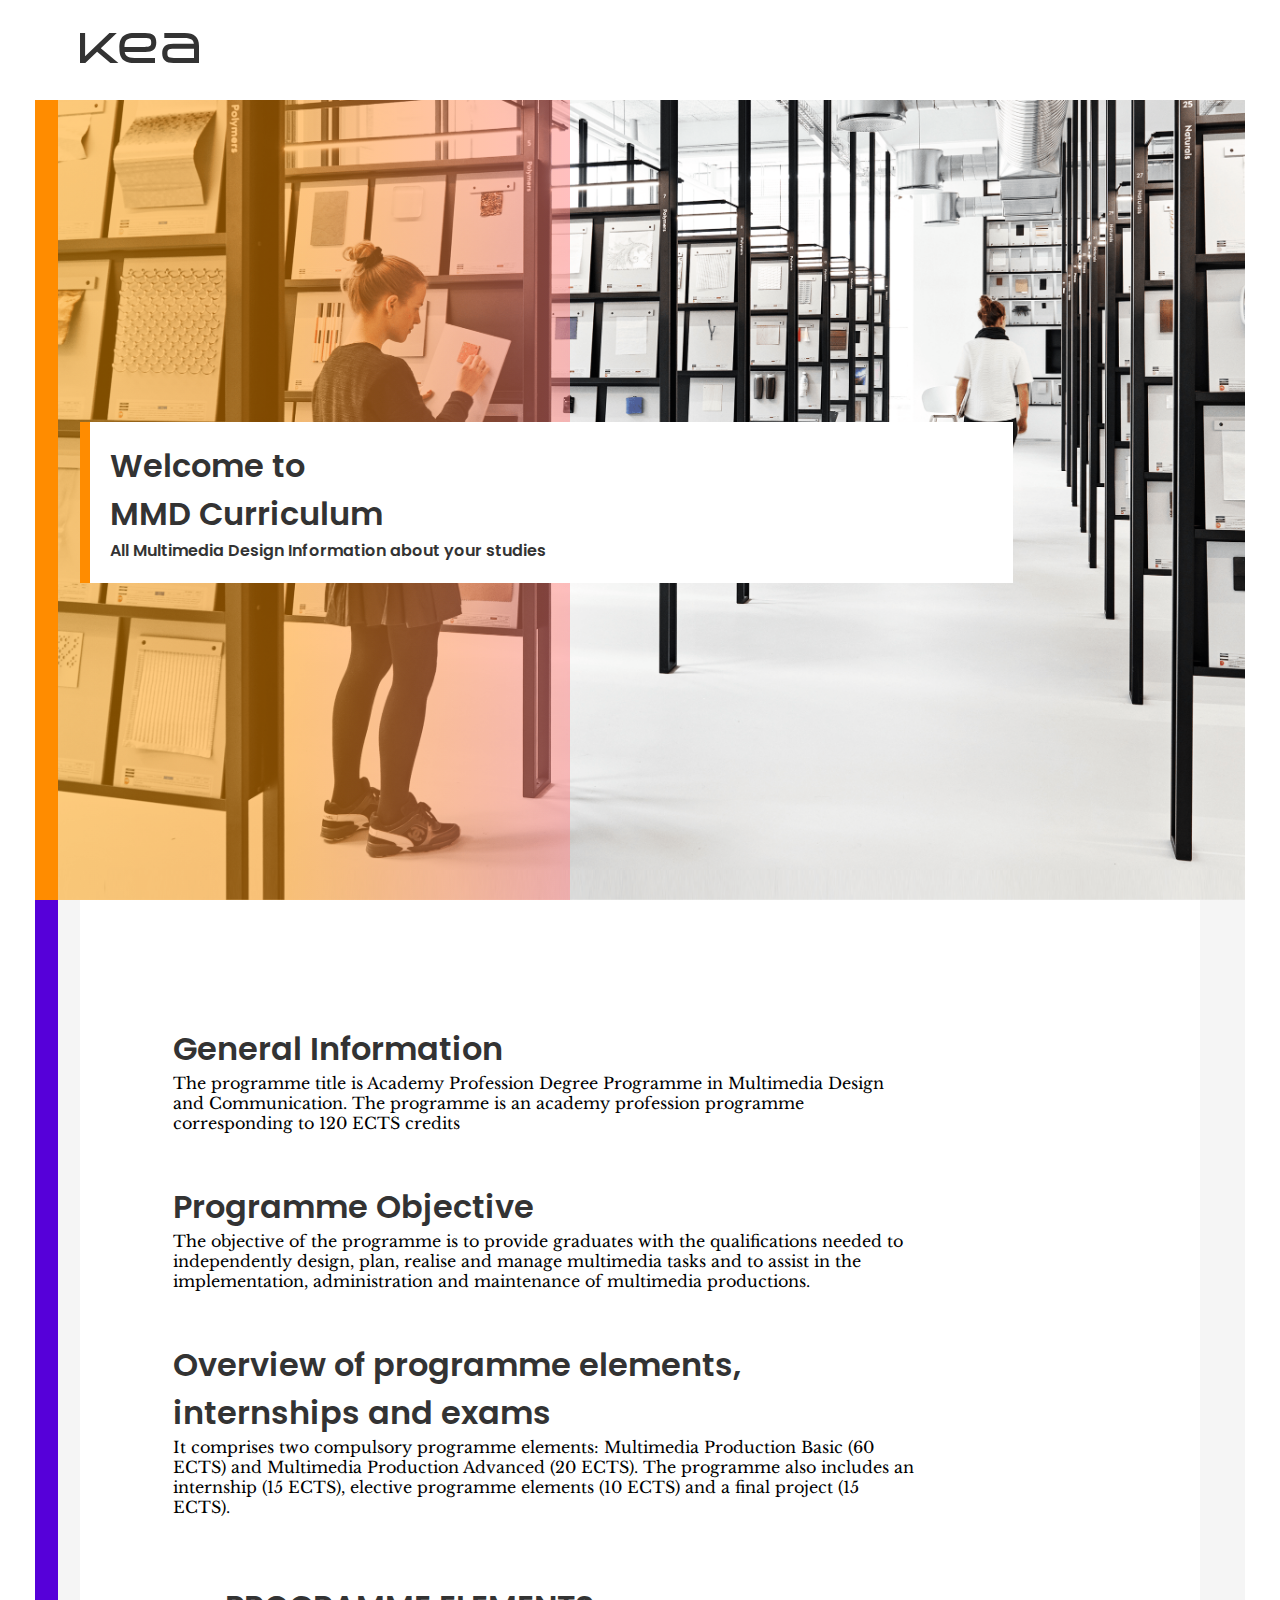
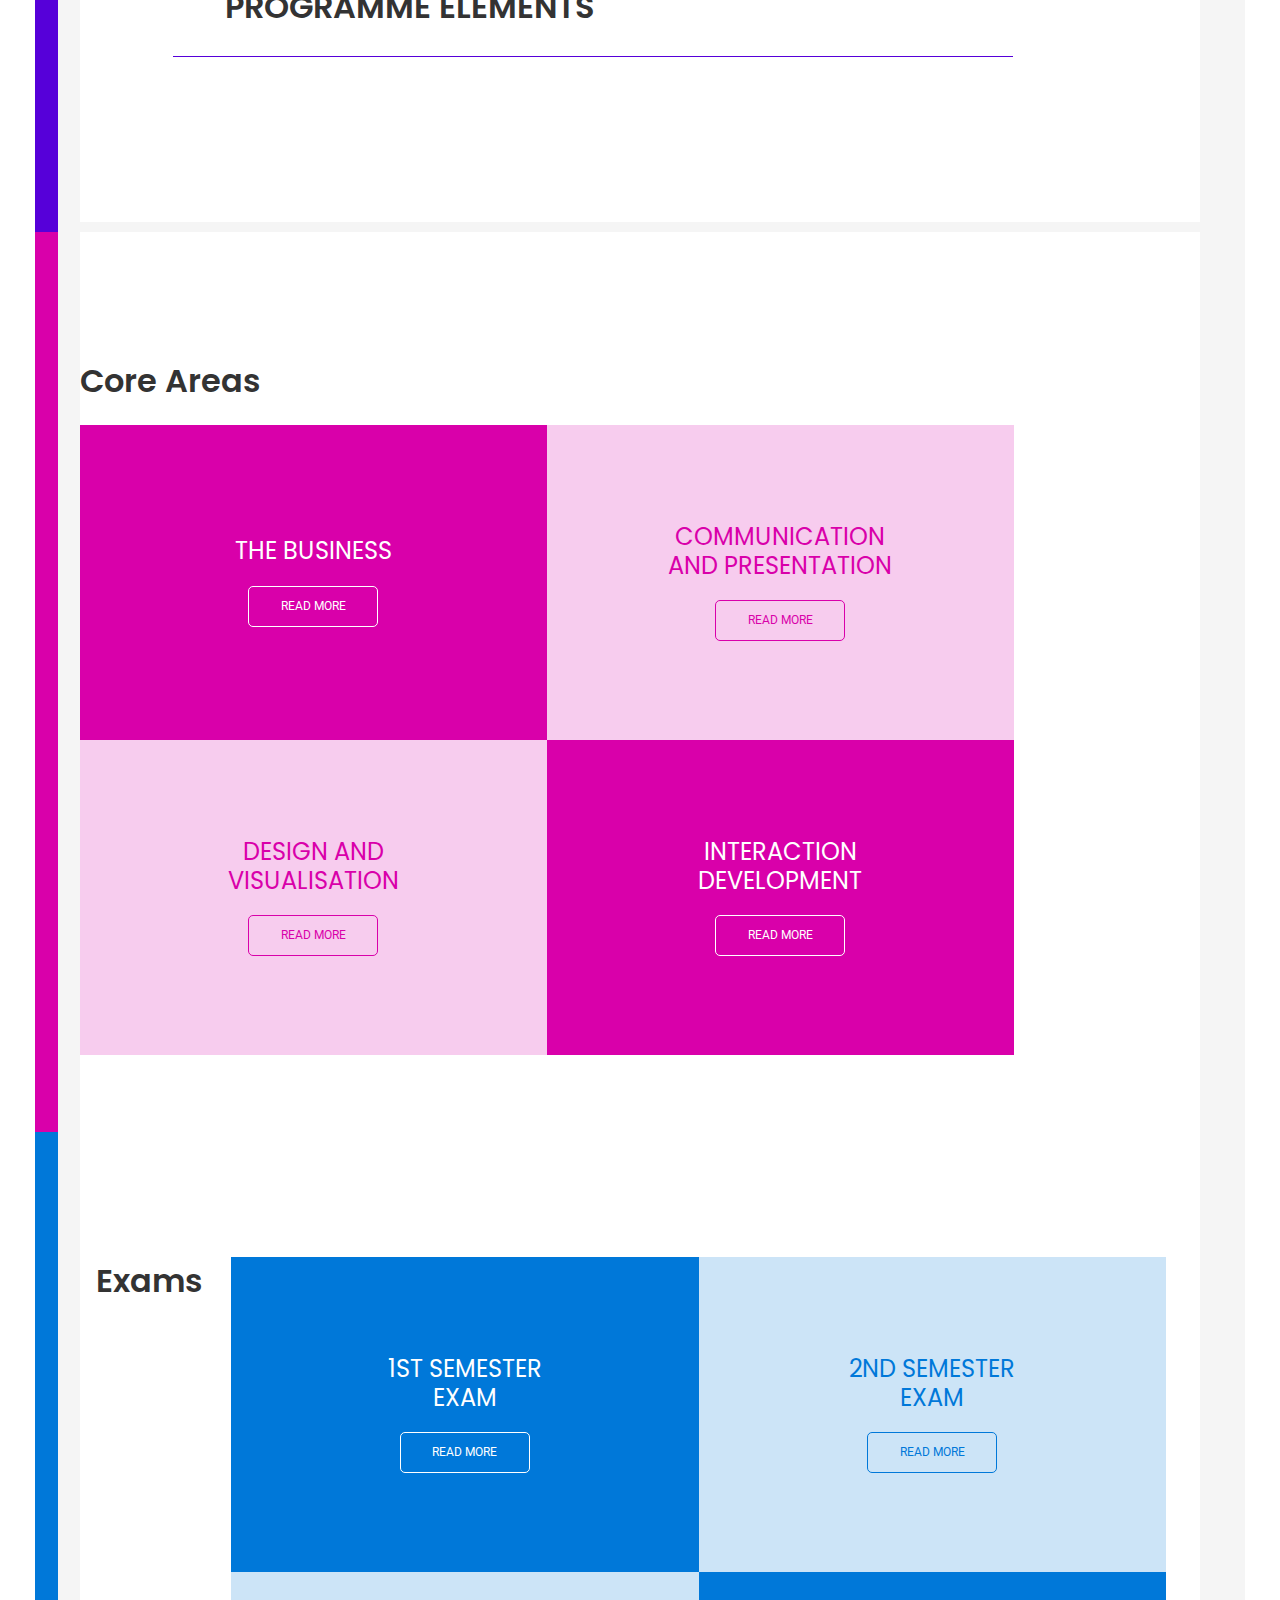
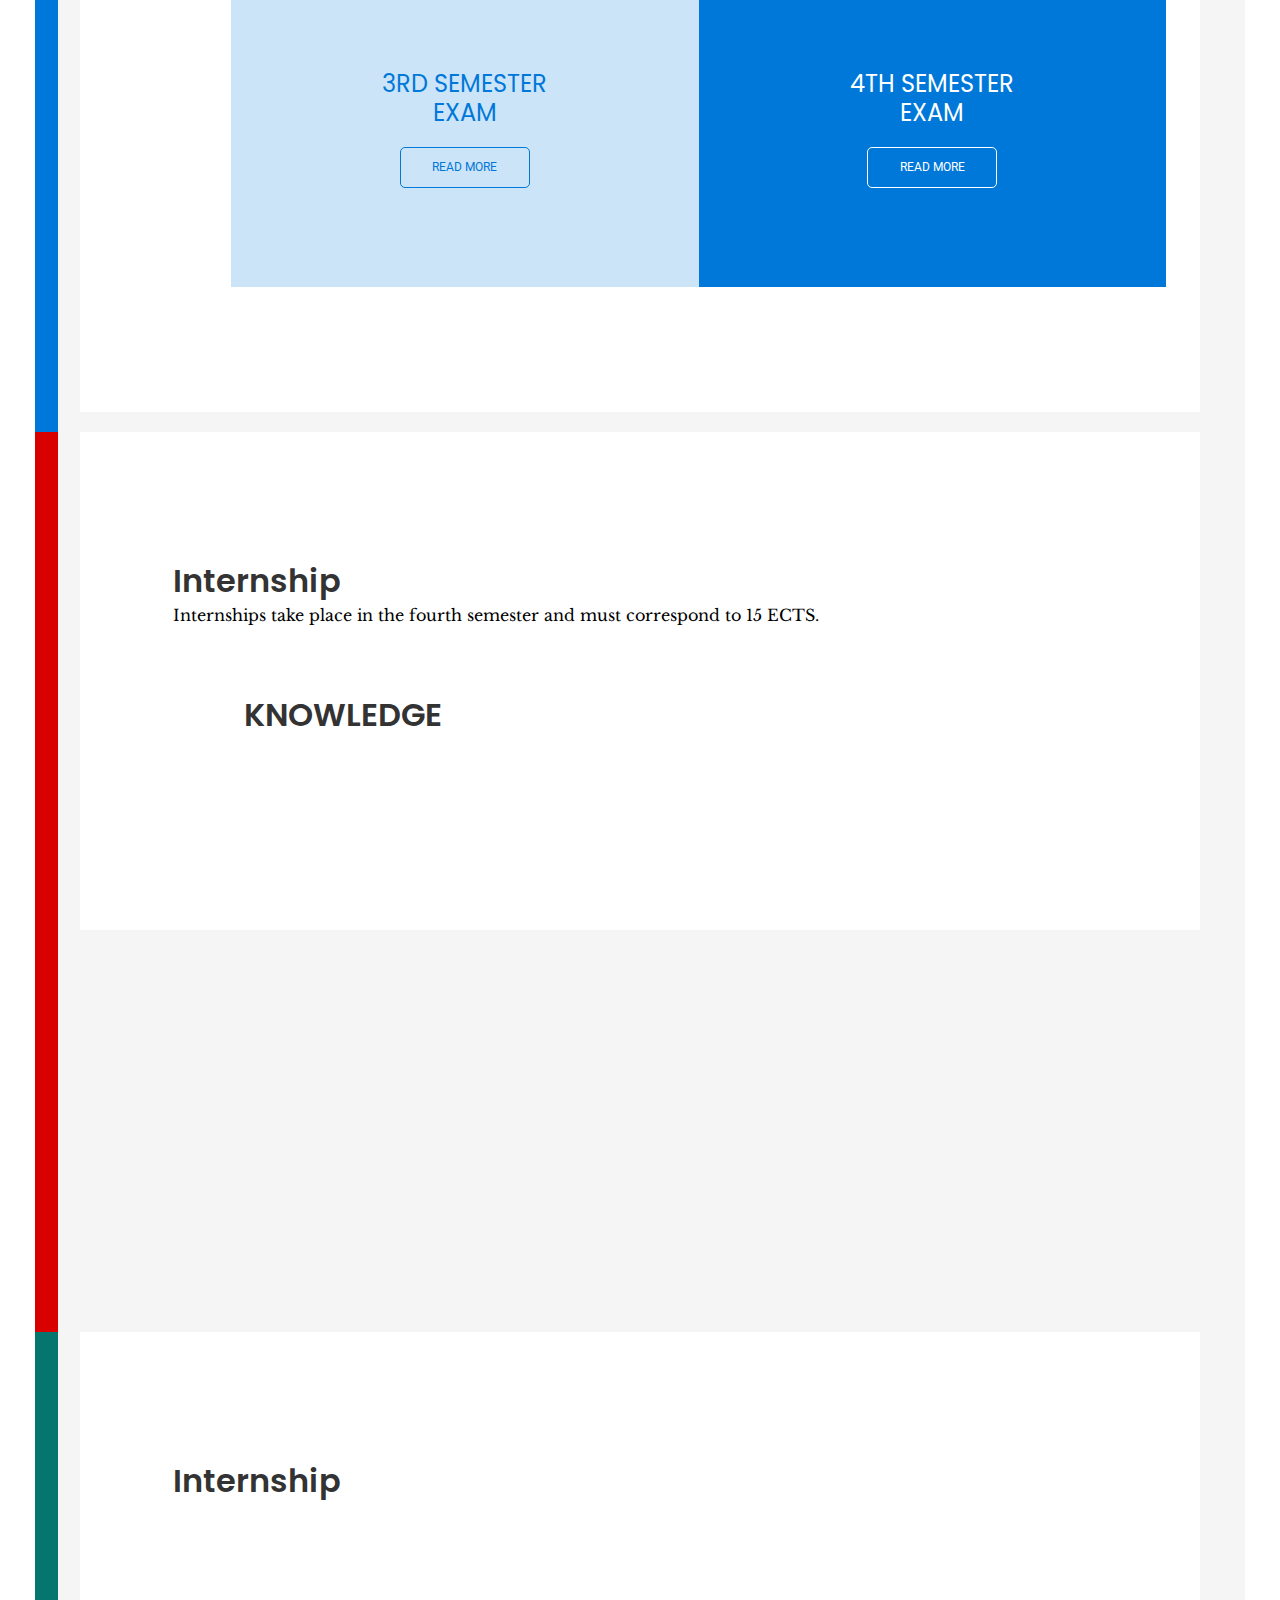
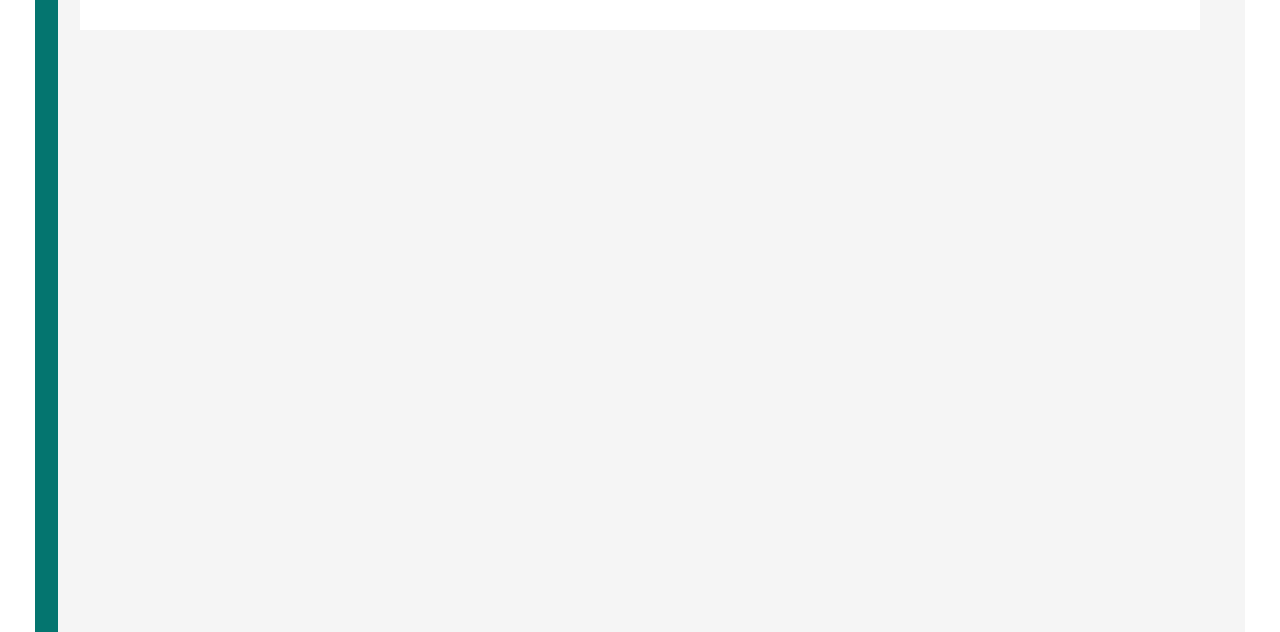
==== commit 2fa50796: "animation fixed" ====
--- a/index.html
+++ b/index.html
@@ -7,17 +7,13 @@
   <link href="https://fonts.googleapis.com/css?family=Libre+Baskerville" rel="stylesheet">
   <link href="https://fonts.googleapis.com/css?family=Roboto" rel="stylesheet">
   <link rel="stylesheet" href="css/style.css">
+  <link rel="stylesheet" href="css/animate.min.css">
 
 </head>
 
 <body onload="mouseover01(),mouseover02(),mouseover3(),mouseover4(),mouseover5(),mouseover6()">
 
 <header>
-  <!--Burger Menu Start-->
-
-  <!--Burger Menu End-->
-
-  <!--Navigation Desktop Start-->
   <div class="navwrapp">
     <a class="logo" href="#"><img src="images/logo.svg" alt="logo"></a>
     <nav class="navigation">
@@ -29,7 +25,6 @@
       <a href="#StudyAbroad" id="color6">Study Abroad</a>
     </nav>
   </div>
-  <!--Navigation Desktop End-->
 </header>
 
 <main>
@@ -48,26 +43,28 @@
   <section id="generalInfo" class="generalInfo resethigh">
     <div class="SectionContentWrapp">
       <div class="sectionTextContainer">
-        <h1 class="purpletextborder">General Information</h1>
-        <p>The program is called Academy Profession Degree Programme in Multimedia Design and Communication. Programme graduates have the right to use the title AP Graduate in Multimedia Design and Communication.</p>
-      </div>
-      <div class="sectionTextContainer">
-        <h2>Programme objective</h2>
-        <p>The objective of the programme is to provide graduates with the qualifications needed to inde-pendently design, plan, realise and manage multimedia tasks and to assist in the implementation, administration and maintenance of multimedia productions.</p>
-      </div>
-      <div class="sectionTextContainer">
+        <h1>General Information</h1>
+        <p>The programme title is Academy Profession Degree Programme in Multimedia Design and Communication. The programme is an academy profession programme corresponding to 120 ECTS credits</p>
+      </div>
+      <div class="sectionTextContainer">
+        <h1>Programme Objective</h1>
+        <p>The objective of the programme is to provide graduates with the qualifications needed to independently design, plan, realise and manage multimedia tasks and to assist in the implementation, administration and maintenance of multimedia productions.</p>
+      </div>
+      <div class="sectionTextContainer">
+        <h1>Overview of programme elements, internships and exams</h1>
+        <p>It comprises two compulsory programme elements: Multimedia Production Basic (60 ECTS) and Multimedia Production Advanced (20 ECTS). The programme also includes an internship (15 ECTS), elective programme elements (10 ECTS) and a final project (15 ECTS).</p>
         <div class="sectionHeaderBox boxPurple">
-          <h2 class="purpletext">PROGRAMME ELEMENTS</h2>
+          <h1>PROGRAMME ELEMENTS</h1>
         </div>
-      </div>
-
-    </div>
-  </section>
-
-  <section id="CoreAreas" class="CoreAreas resethigh">
+
+      </div>
+
+    </div>
+  </section>
+
+  <section id="CoreAreas" class="CoreAreas">
     <div class="SectionContentWrapp">
       <div class="sectionTextContainer">
-
         <h1 class="core-areas-title">Core Areas</h1><br>
 
         <div class="modal-column">
@@ -232,43 +229,7 @@
 
         </div>
 
-<!--
-        <h1 class="pinktextborder">Core Areas</h1>
-        <h2 class="pinktext">Business</h2>
-        <p>The core area is intended to provide the student with the qualifications needed to incorporate organisational aspects into multimedia development and use, and to enable the student to plan, manage and carry out a development project.</p>
-        <p class="pinktext">10 ECTS</p>
-      </div>
-      <div class="sectionTextContainer">
-        <h3 class="pinktext">Knowledge</h3>
-        <p>The student has gained development-based knowledge and an understanding of:</p>
-      </div>
-      <div class="sectionTextContainer">
-        <ul>
-          <li>key communication theory and method applied in the multimedia field</li>
-          <li>key marketing theory and method applied in the multimedia field</li>
-          <li>key applied communicative tools and techniques and genres</li>
-          <li>key concepts in the field of media sociology (the use of digital media by different social groups, both historically and currently).</li>
-        </ul>
-      </div>
-      <div class="sectionTextContainer">
-        <h3 class="pinktext">Skills</h3>
-        <p>The student has acquired the skills needed to:</p>
-      </div>
-      <div class="sectionTextContainer">
-        <ul>
-          <li>collect and assess empirical data on target groups and situations</li>
-          <li>apply key methods and tools to describe a target group in relation to multimedia tasks</li>
-          <li>assess and produce communication aimed at selected target groups</li>
-          <li>apply key methods and tools to build and assess information architecture, including structuring, planning and communicating information</li>
-          <li>apply key methods and tools to plan and conduct user tests</li>
-          <li>summarise and communicate a development project in the form of a report</li>
-          <li>sapply key methods and tools for stakeholder presentations</li>
-          <li>assess and apply communication elements in various media productions</li>
-          <li>assess the importance of cultural factors to national and international communication</li>
-          <li>assess connections between cultural identity and forms of expression</li>
-          <li>identify, select and present communication strategies and forms of communication for undertaking multimedia tasks in a globalised society.</li>
-        </ul>
--->
+
       </div>
     </div>
   </section>
@@ -276,7 +237,6 @@
   <section id="Exams" class="Exams">
     <div class="SectionContentWrapp">
       <div class="sectionTextContainer">
-
         <h1>Exams</h1>
         <div class="modal-column">
 
@@ -408,68 +368,26 @@
             </div>
 
         </div>
-
-      </div>
-    </div>
-  </section>
-
-  <section id="Internship" class="Internship resethigh">
+      </div>
+    </div>
+  </section>
+
+  <section id="Internship" class="Internship">
     <div class="SectionContentWrapp">
       <div class="sectionTextContainer">
-        <h1 class="redtextborder">Internship</h1>
+        <h1>Internship</h1>
         <p>Internships take place in the fourth semester and must correspond to 15 ECTS.</p>
-      </div>
-      <div class="sectionTextContainer">
-        <h3 class="redtext">Learning objectives</h3>
-        <p>Internships take place in the fourth semester and must correspond to 15 ECTS.</p>
-      </div>
-      <div class="sectionTextContainer">
-        <h3 class="redtext">Knowledge</h3>
-        <p>The student has acquired knowledge of:</p>
-        <ul>
-          <li>the requirements and expectations of companies with regard to the multimedia designer’s knowledge, skills and attitudes towards the work</li>
-          <li>the practice-related use of theory, method and tools by the profession and within the subject area. </li>
-        </ul>
-      </div>
-      <div class="sectionTextContainer">
-        <h3 class="redtext">Skills</h3>
-        <p>The student has acquired the skills needed to:</p>
-        <ul>
-          <li>apply versatile technical and analytical working methods of relevance to employment within the profession</li>
-          <li>assess practice-oriented issues and problems, and identify possible solutions</li>
-          <li>communicate practice-oriented issues and reasoned solution proposals.</li>
-        </ul>
-      </div>
-      <div class="sectionTextContainer">
-        <h3 class="redtext">Competencies</h3>
-        <p>The student has acquired the competencies needed to:</p>
-        <ul>
-          <li>handle development-oriented, practical and professional situations of relevance to the profession</li>
-          <li>acquire new knowledge, skills and competencies of relevance to the profession</li>
-          <li>manage the structuring and planning of day-to-day tasks within the profession</li>
-          <li>participate in disciplinary and interdisciplinary cooperation based on a professional approach.</li>
-        </ul>
-      </div>
-    </div>
-  </section>
-
-  <section id="StudyAbroad" class="StudyAbroadPicture">
-    <div class="colorboxstudy"></div>
-    <div class="sectionContainer">
-      <div class="sectionIntroContent">
-        <div class="studyAbroadHeaderBox">
-          <h1>Study Abroad</h1>
-          <h4>KEA helps students find programmes at foreign educational institutions with learning objectives equivalent to the Multimedia Design and Communication programme.</h4>
+        <div class="sectionHeaderBox boxRed">
+          <h1>KNOWLEDGE</h1>
         </div>
       </div>
     </div>
   </section>
 
-  <section id="StudyAbroad" class="StudyAbroad resethigh">
+  <section id="StudyAbroad" class="StudyAbroad">
     <div class="SectionContentWrapp">
       <div class="sectionTextContainer">
-        <h1 class="redtextborder">Internship</h1>
-        <p>Internships take place in the fourth semester and must correspond to 15 ECTS.</p>
+        <h1>Internship</h1>
       </div>
     </div>
   </section>
@@ -479,8 +397,8 @@
 
 </footer>
 
+
     <script src="js/jquery.min.js"></script>
-    <script src="//ajax.googleapis.com/ajax/libs/jquery/1.11.1/jquery.min.js"></script>
     <script src="js/animatedModal.min.js"></script>
     <script src='js/scroll-script.js'></script>
     <script  src="js/script.js"></script>
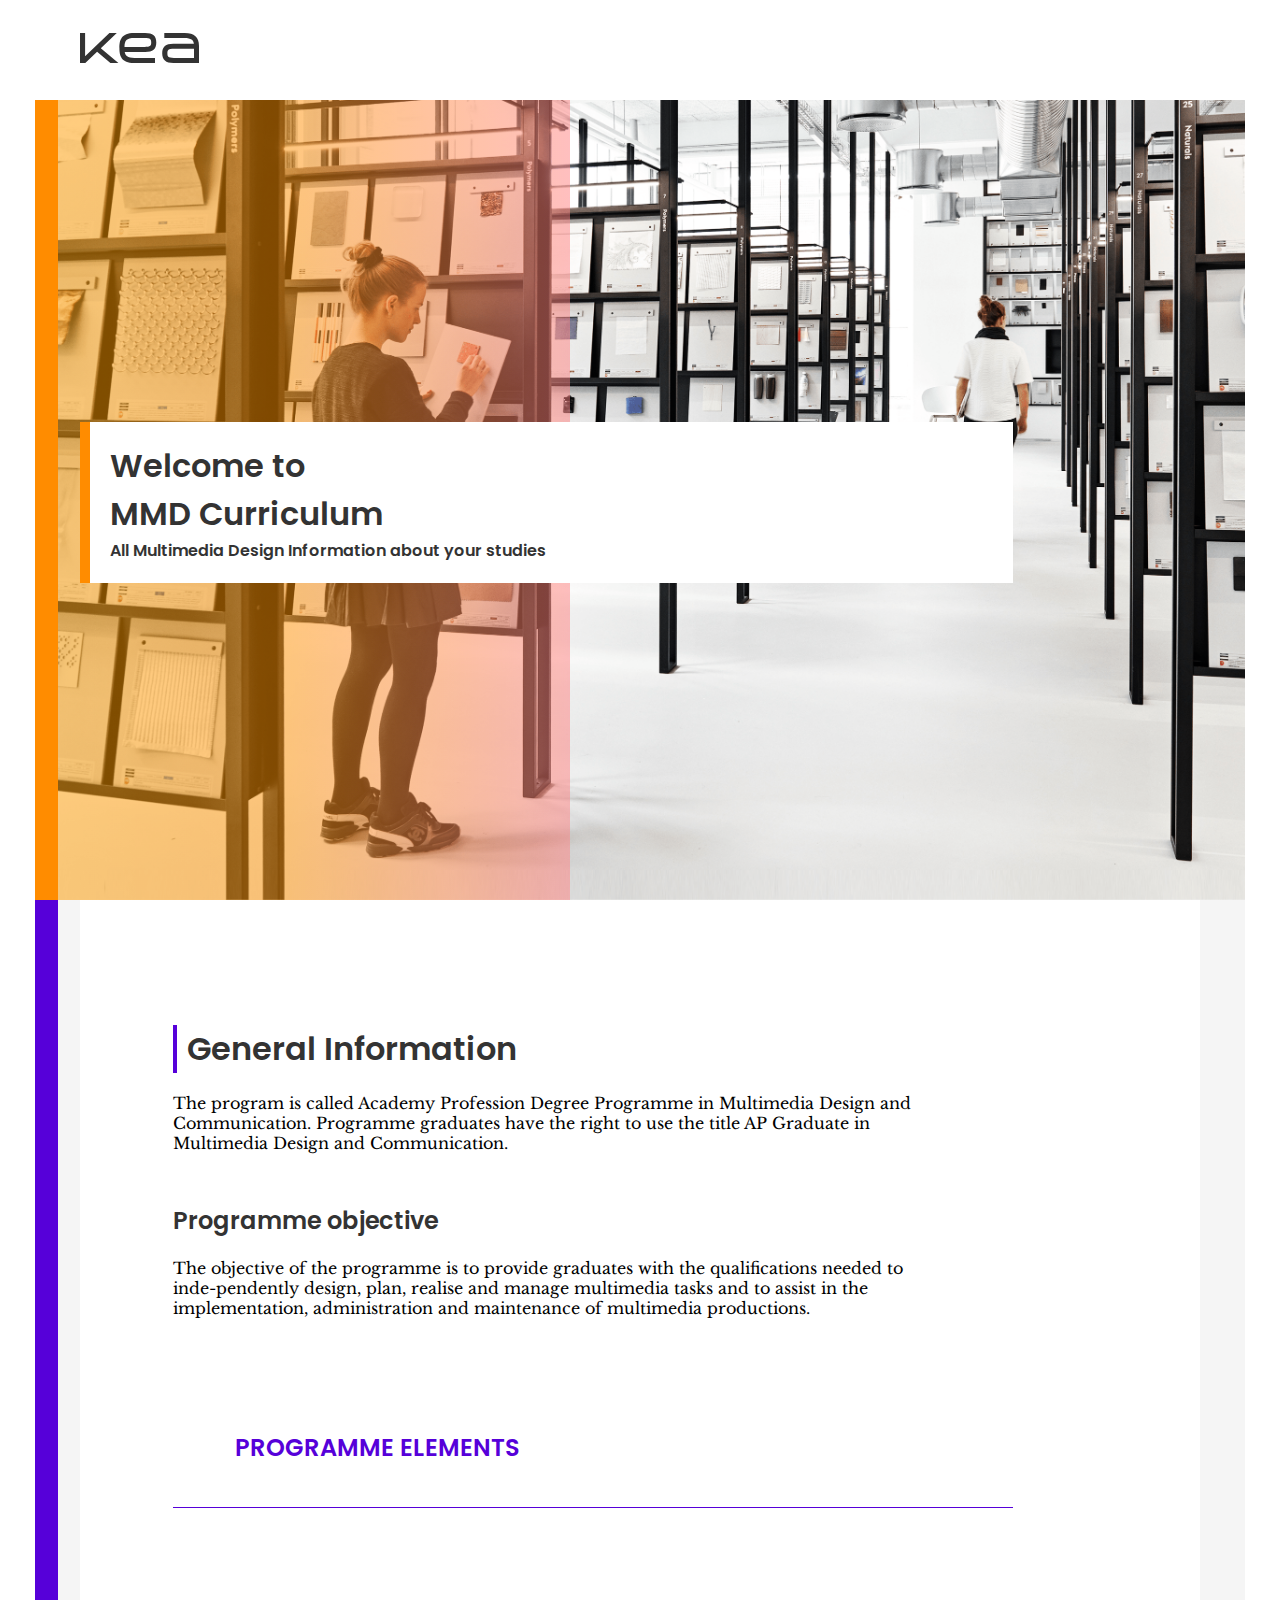
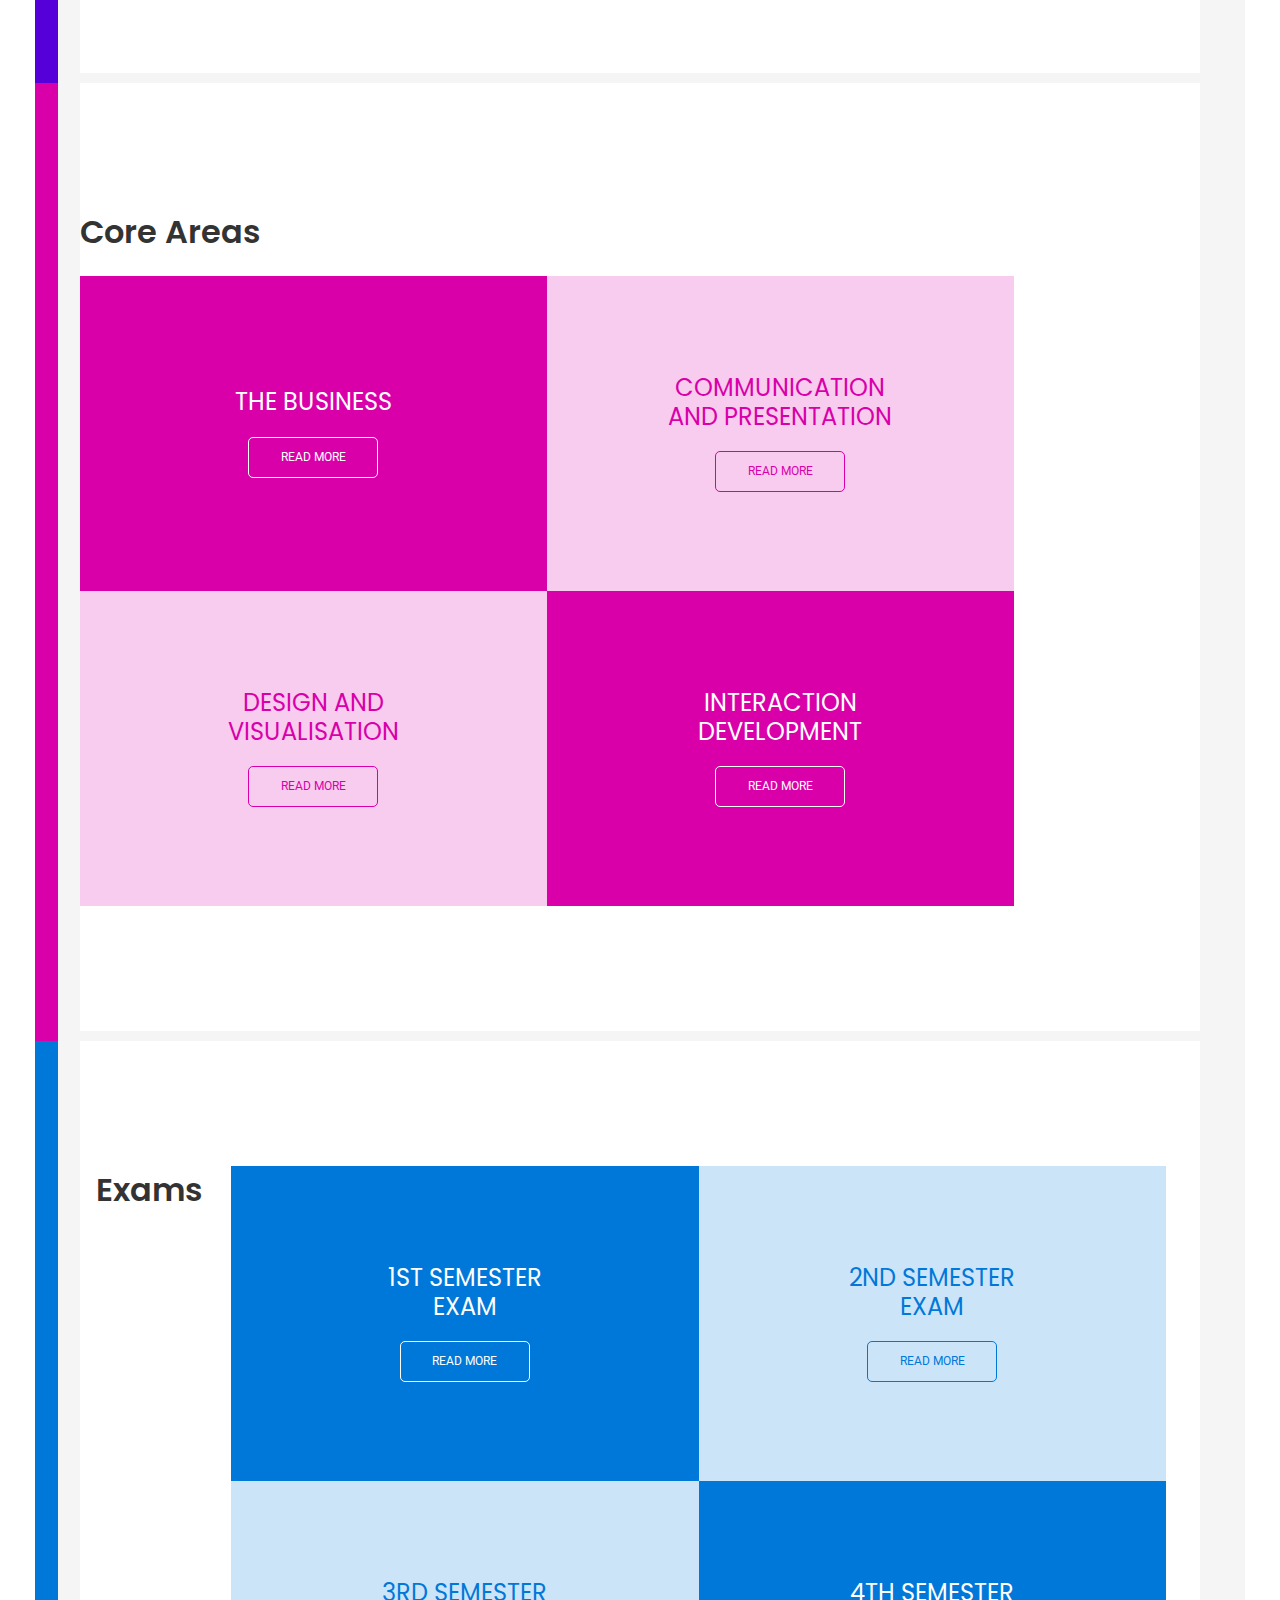
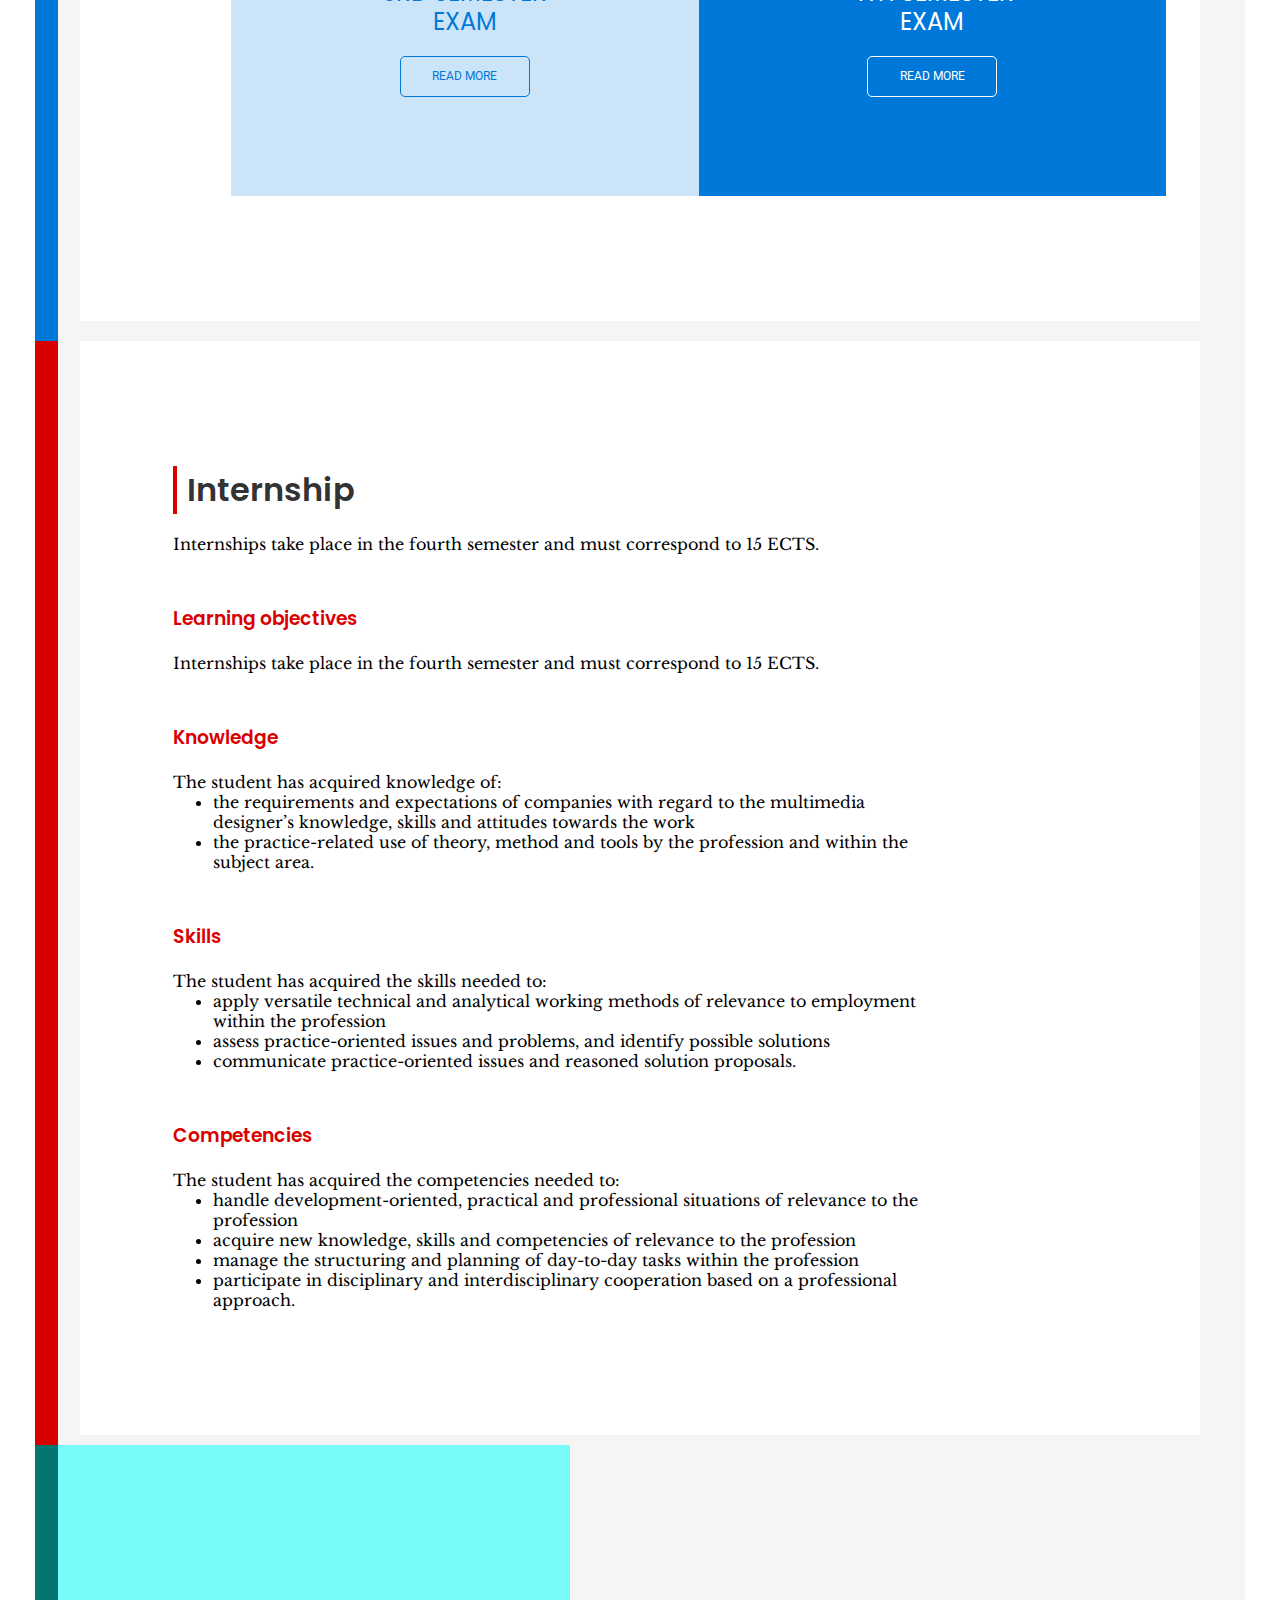
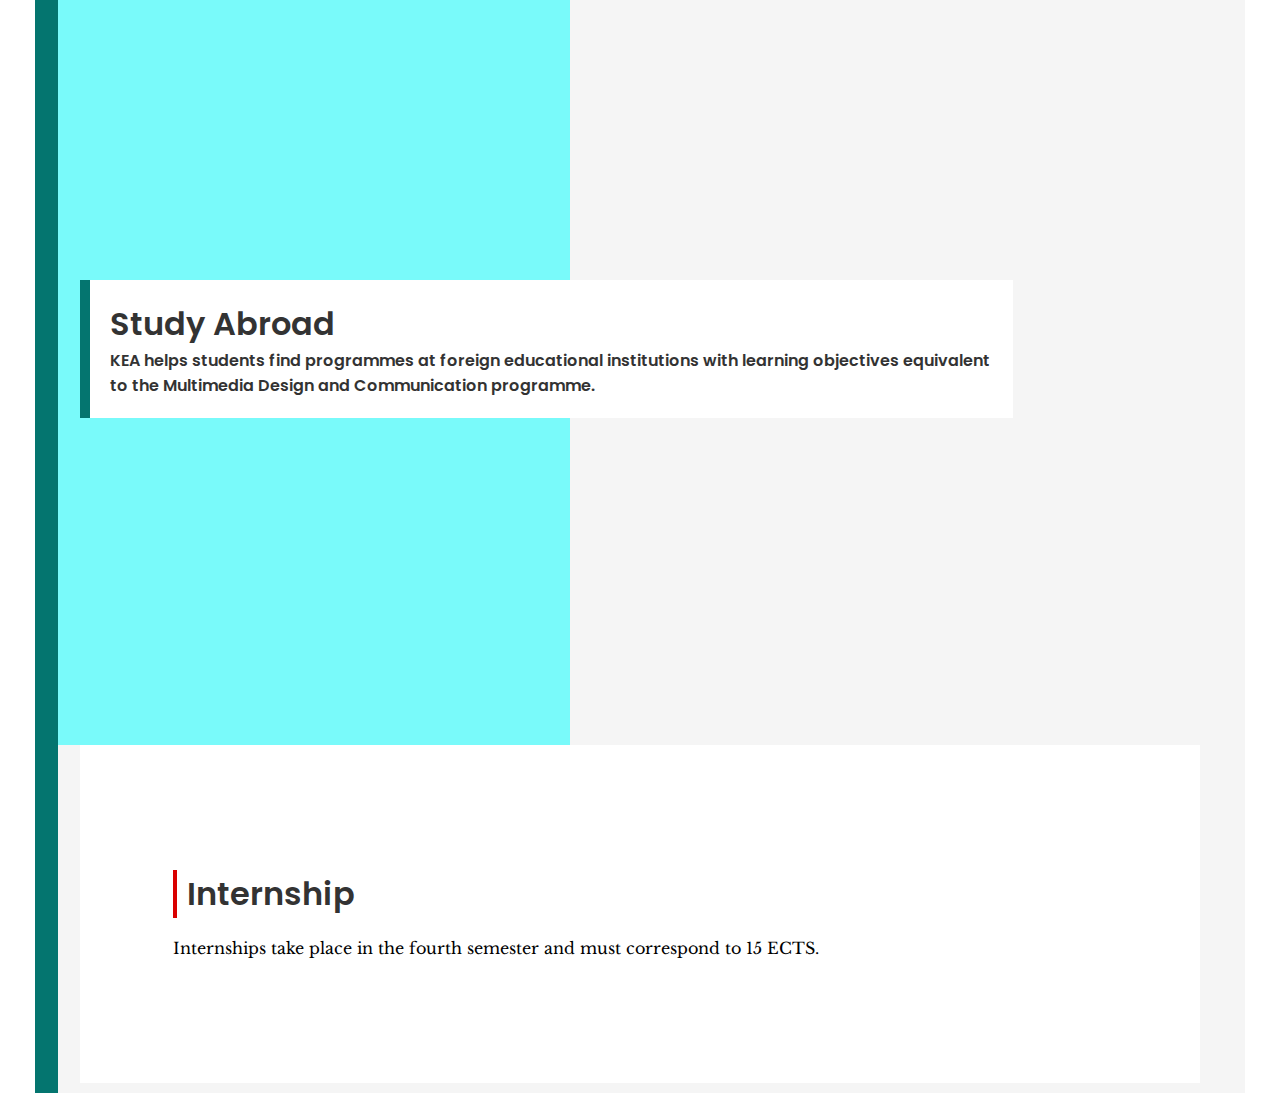
==== commit a4109008: "Merge pull request #3 from mari4w04/modalWindow" ====
--- a/index.html
+++ b/index.html
@@ -14,6 +14,11 @@
 <body onload="mouseover01(),mouseover02(),mouseover3(),mouseover4(),mouseover5(),mouseover6()">
 
 <header>
+  <!--Burger Menu Start-->
+
+  <!--Burger Menu End-->
+
+  <!--Navigation Desktop Start-->
   <div class="navwrapp">
     <a class="logo" href="#"><img src="images/logo.svg" alt="logo"></a>
     <nav class="navigation">
@@ -25,6 +30,7 @@
       <a href="#StudyAbroad" id="color6">Study Abroad</a>
     </nav>
   </div>
+  <!--Navigation Desktop End-->
 </header>
 
 <main>
@@ -43,28 +49,26 @@
   <section id="generalInfo" class="generalInfo resethigh">
     <div class="SectionContentWrapp">
       <div class="sectionTextContainer">
-        <h1>General Information</h1>
-        <p>The programme title is Academy Profession Degree Programme in Multimedia Design and Communication. The programme is an academy profession programme corresponding to 120 ECTS credits</p>
-      </div>
-      <div class="sectionTextContainer">
-        <h1>Programme Objective</h1>
-        <p>The objective of the programme is to provide graduates with the qualifications needed to independently design, plan, realise and manage multimedia tasks and to assist in the implementation, administration and maintenance of multimedia productions.</p>
-      </div>
-      <div class="sectionTextContainer">
-        <h1>Overview of programme elements, internships and exams</h1>
-        <p>It comprises two compulsory programme elements: Multimedia Production Basic (60 ECTS) and Multimedia Production Advanced (20 ECTS). The programme also includes an internship (15 ECTS), elective programme elements (10 ECTS) and a final project (15 ECTS).</p>
+        <h1 class="purpletextborder">General Information</h1>
+        <p>The program is called Academy Profession Degree Programme in Multimedia Design and Communication. Programme graduates have the right to use the title AP Graduate in Multimedia Design and Communication.</p>
+      </div>
+      <div class="sectionTextContainer">
+        <h2>Programme objective</h2>
+        <p>The objective of the programme is to provide graduates with the qualifications needed to inde-pendently design, plan, realise and manage multimedia tasks and to assist in the implementation, administration and maintenance of multimedia productions.</p>
+      </div>
+      <div class="sectionTextContainer">
         <div class="sectionHeaderBox boxPurple">
-          <h1>PROGRAMME ELEMENTS</h1>
+          <h2 class="purpletext">PROGRAMME ELEMENTS</h2>
         </div>
-
-      </div>
-
-    </div>
-  </section>
-
-  <section id="CoreAreas" class="CoreAreas">
+      </div>
+
+    </div>
+  </section>
+
+  <section id="CoreAreas" class="CoreAreas resethigh">
     <div class="SectionContentWrapp">
       <div class="sectionTextContainer">
+
         <h1 class="core-areas-title">Core Areas</h1><br>
 
         <div class="modal-column">
@@ -229,7 +233,43 @@
 
         </div>
 
-
+<!--
+        <h1 class="pinktextborder">Core Areas</h1>
+        <h2 class="pinktext">Business</h2>
+        <p>The core area is intended to provide the student with the qualifications needed to incorporate organisational aspects into multimedia development and use, and to enable the student to plan, manage and carry out a development project.</p>
+        <p class="pinktext">10 ECTS</p>
+      </div>
+      <div class="sectionTextContainer">
+        <h3 class="pinktext">Knowledge</h3>
+        <p>The student has gained development-based knowledge and an understanding of:</p>
+      </div>
+      <div class="sectionTextContainer">
+        <ul>
+          <li>key communication theory and method applied in the multimedia field</li>
+          <li>key marketing theory and method applied in the multimedia field</li>
+          <li>key applied communicative tools and techniques and genres</li>
+          <li>key concepts in the field of media sociology (the use of digital media by different social groups, both historically and currently).</li>
+        </ul>
+      </div>
+      <div class="sectionTextContainer">
+        <h3 class="pinktext">Skills</h3>
+        <p>The student has acquired the skills needed to:</p>
+      </div>
+      <div class="sectionTextContainer">
+        <ul>
+          <li>collect and assess empirical data on target groups and situations</li>
+          <li>apply key methods and tools to describe a target group in relation to multimedia tasks</li>
+          <li>assess and produce communication aimed at selected target groups</li>
+          <li>apply key methods and tools to build and assess information architecture, including structuring, planning and communicating information</li>
+          <li>apply key methods and tools to plan and conduct user tests</li>
+          <li>summarise and communicate a development project in the form of a report</li>
+          <li>sapply key methods and tools for stakeholder presentations</li>
+          <li>assess and apply communication elements in various media productions</li>
+          <li>assess the importance of cultural factors to national and international communication</li>
+          <li>assess connections between cultural identity and forms of expression</li>
+          <li>identify, select and present communication strategies and forms of communication for undertaking multimedia tasks in a globalised society.</li>
+        </ul>
+-->
       </div>
     </div>
   </section>
@@ -237,6 +277,7 @@
   <section id="Exams" class="Exams">
     <div class="SectionContentWrapp">
       <div class="sectionTextContainer">
+
         <h1>Exams</h1>
         <div class="modal-column">
 
@@ -368,26 +409,68 @@
             </div>
 
         </div>
-      </div>
-    </div>
-  </section>
-
-  <section id="Internship" class="Internship">
+
+      </div>
+    </div>
+  </section>
+
+  <section id="Internship" class="Internship resethigh">
     <div class="SectionContentWrapp">
       <div class="sectionTextContainer">
-        <h1>Internship</h1>
+        <h1 class="redtextborder">Internship</h1>
         <p>Internships take place in the fourth semester and must correspond to 15 ECTS.</p>
-        <div class="sectionHeaderBox boxRed">
-          <h1>KNOWLEDGE</h1>
+      </div>
+      <div class="sectionTextContainer">
+        <h3 class="redtext">Learning objectives</h3>
+        <p>Internships take place in the fourth semester and must correspond to 15 ECTS.</p>
+      </div>
+      <div class="sectionTextContainer">
+        <h3 class="redtext">Knowledge</h3>
+        <p>The student has acquired knowledge of:</p>
+        <ul>
+          <li>the requirements and expectations of companies with regard to the multimedia designer’s knowledge, skills and attitudes towards the work</li>
+          <li>the practice-related use of theory, method and tools by the profession and within the subject area. </li>
+        </ul>
+      </div>
+      <div class="sectionTextContainer">
+        <h3 class="redtext">Skills</h3>
+        <p>The student has acquired the skills needed to:</p>
+        <ul>
+          <li>apply versatile technical and analytical working methods of relevance to employment within the profession</li>
+          <li>assess practice-oriented issues and problems, and identify possible solutions</li>
+          <li>communicate practice-oriented issues and reasoned solution proposals.</li>
+        </ul>
+      </div>
+      <div class="sectionTextContainer">
+        <h3 class="redtext">Competencies</h3>
+        <p>The student has acquired the competencies needed to:</p>
+        <ul>
+          <li>handle development-oriented, practical and professional situations of relevance to the profession</li>
+          <li>acquire new knowledge, skills and competencies of relevance to the profession</li>
+          <li>manage the structuring and planning of day-to-day tasks within the profession</li>
+          <li>participate in disciplinary and interdisciplinary cooperation based on a professional approach.</li>
+        </ul>
+      </div>
+    </div>
+  </section>
+
+  <section id="StudyAbroad" class="StudyAbroadPicture">
+    <div class="colorboxstudy"></div>
+    <div class="sectionContainer">
+      <div class="sectionIntroContent">
+        <div class="studyAbroadHeaderBox">
+          <h1>Study Abroad</h1>
+          <h4>KEA helps students find programmes at foreign educational institutions with learning objectives equivalent to the Multimedia Design and Communication programme.</h4>
         </div>
       </div>
     </div>
   </section>
 
-  <section id="StudyAbroad" class="StudyAbroad">
+  <section id="StudyAbroad" class="StudyAbroad resethigh">
     <div class="SectionContentWrapp">
       <div class="sectionTextContainer">
-        <h1>Internship</h1>
+        <h1 class="redtextborder">Internship</h1>
+        <p>Internships take place in the fourth semester and must correspond to 15 ECTS.</p>
       </div>
     </div>
   </section>
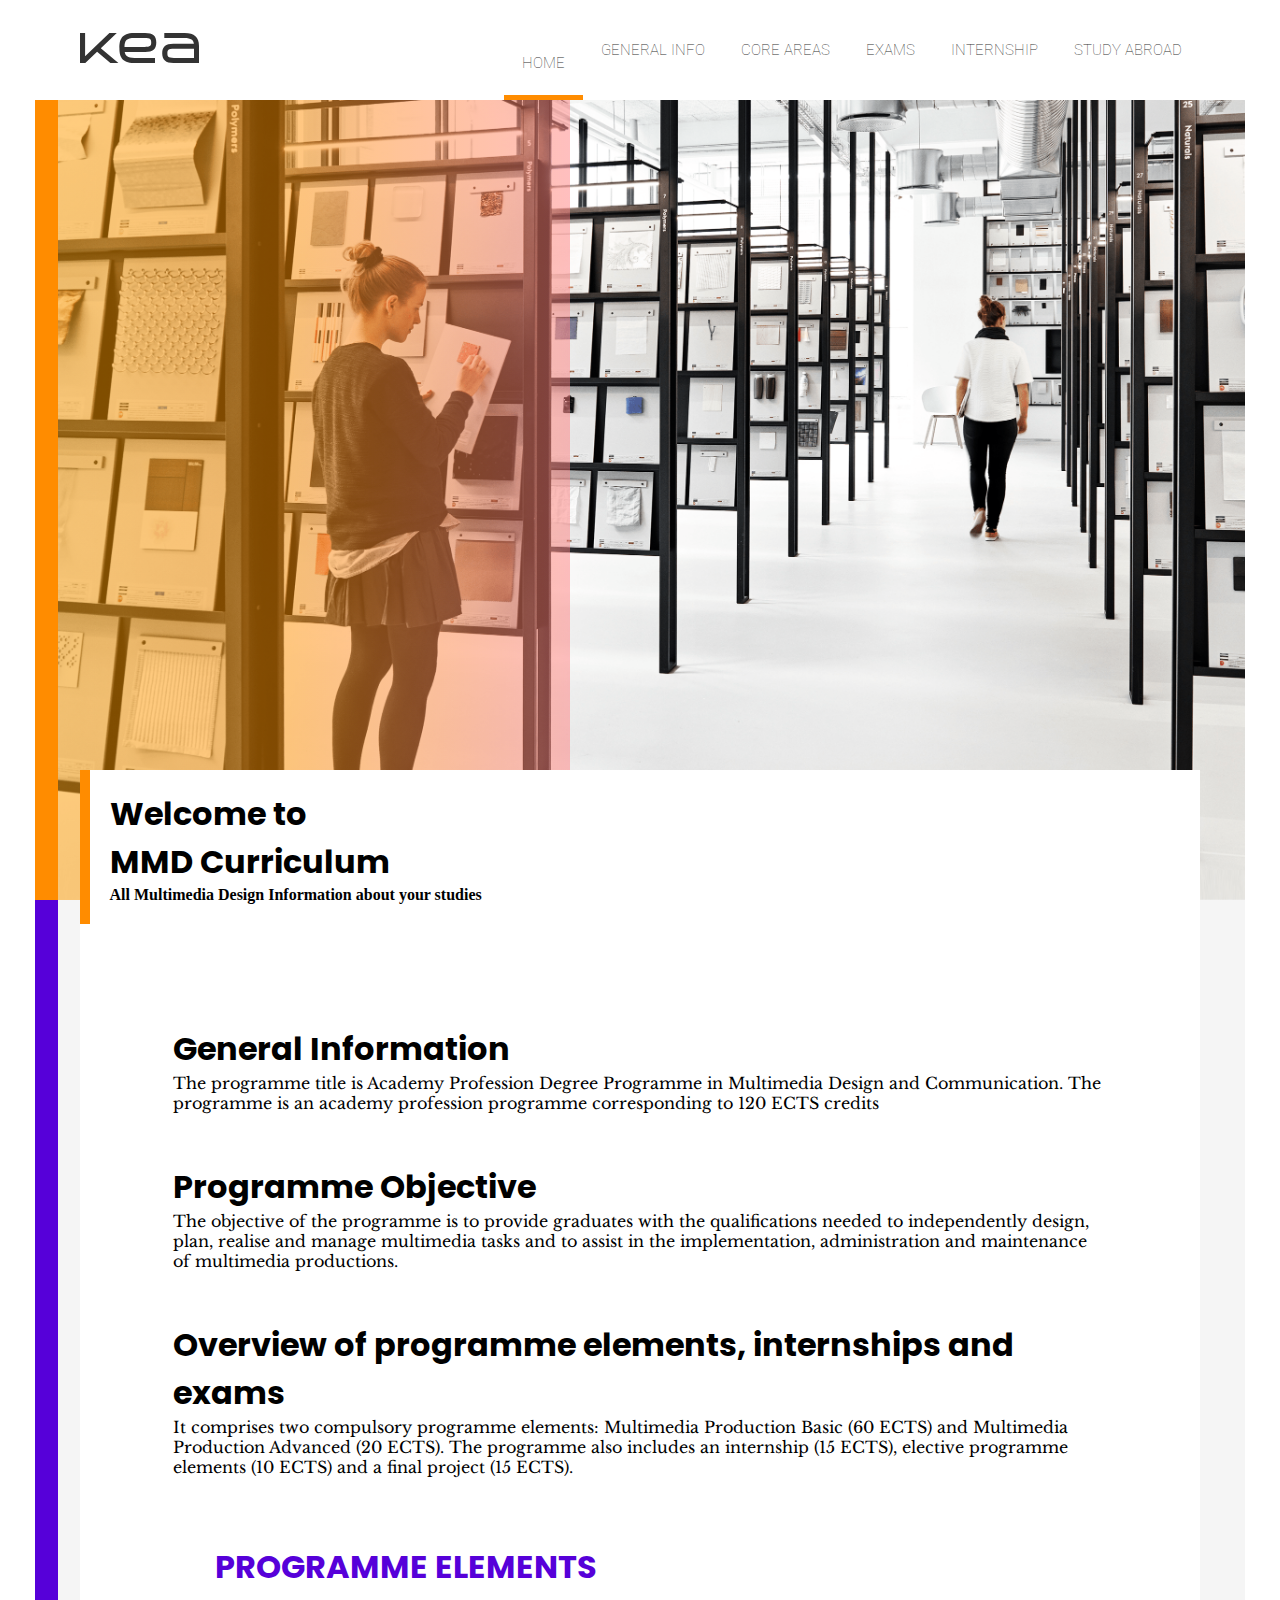
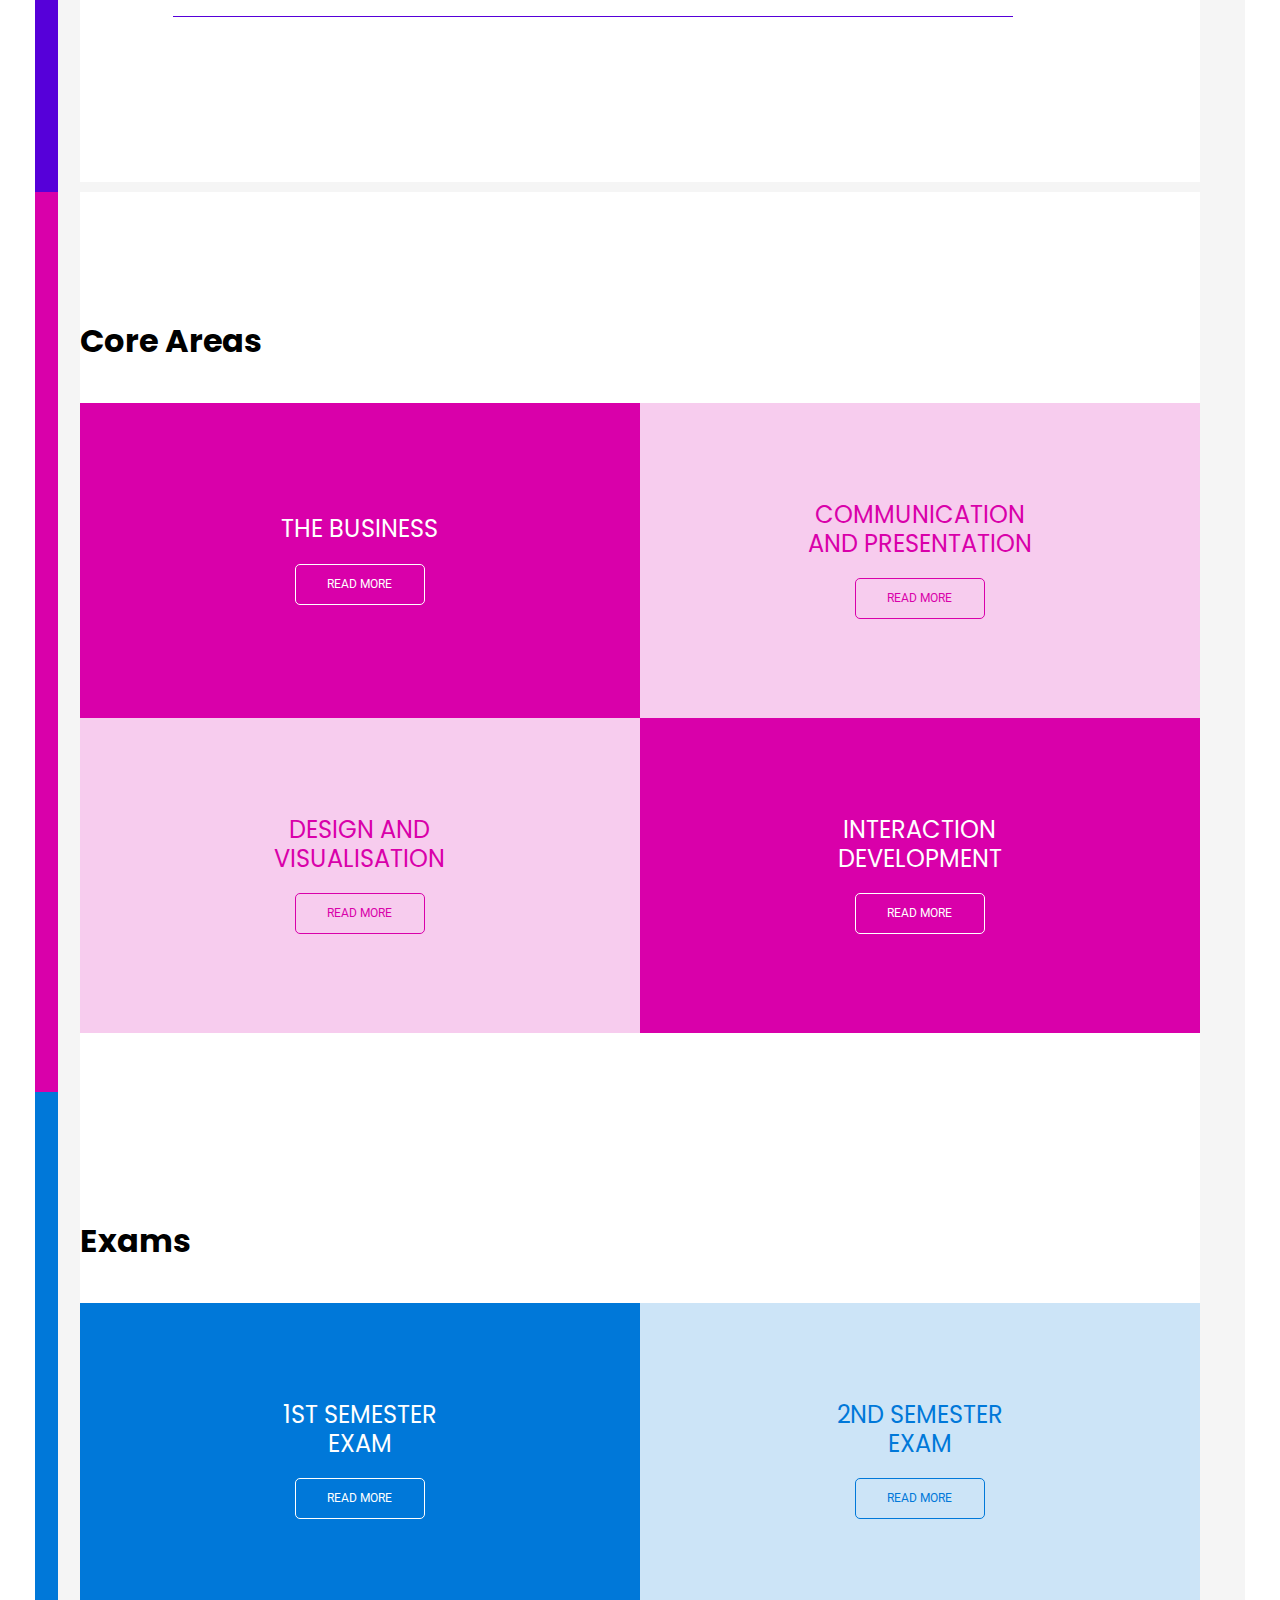
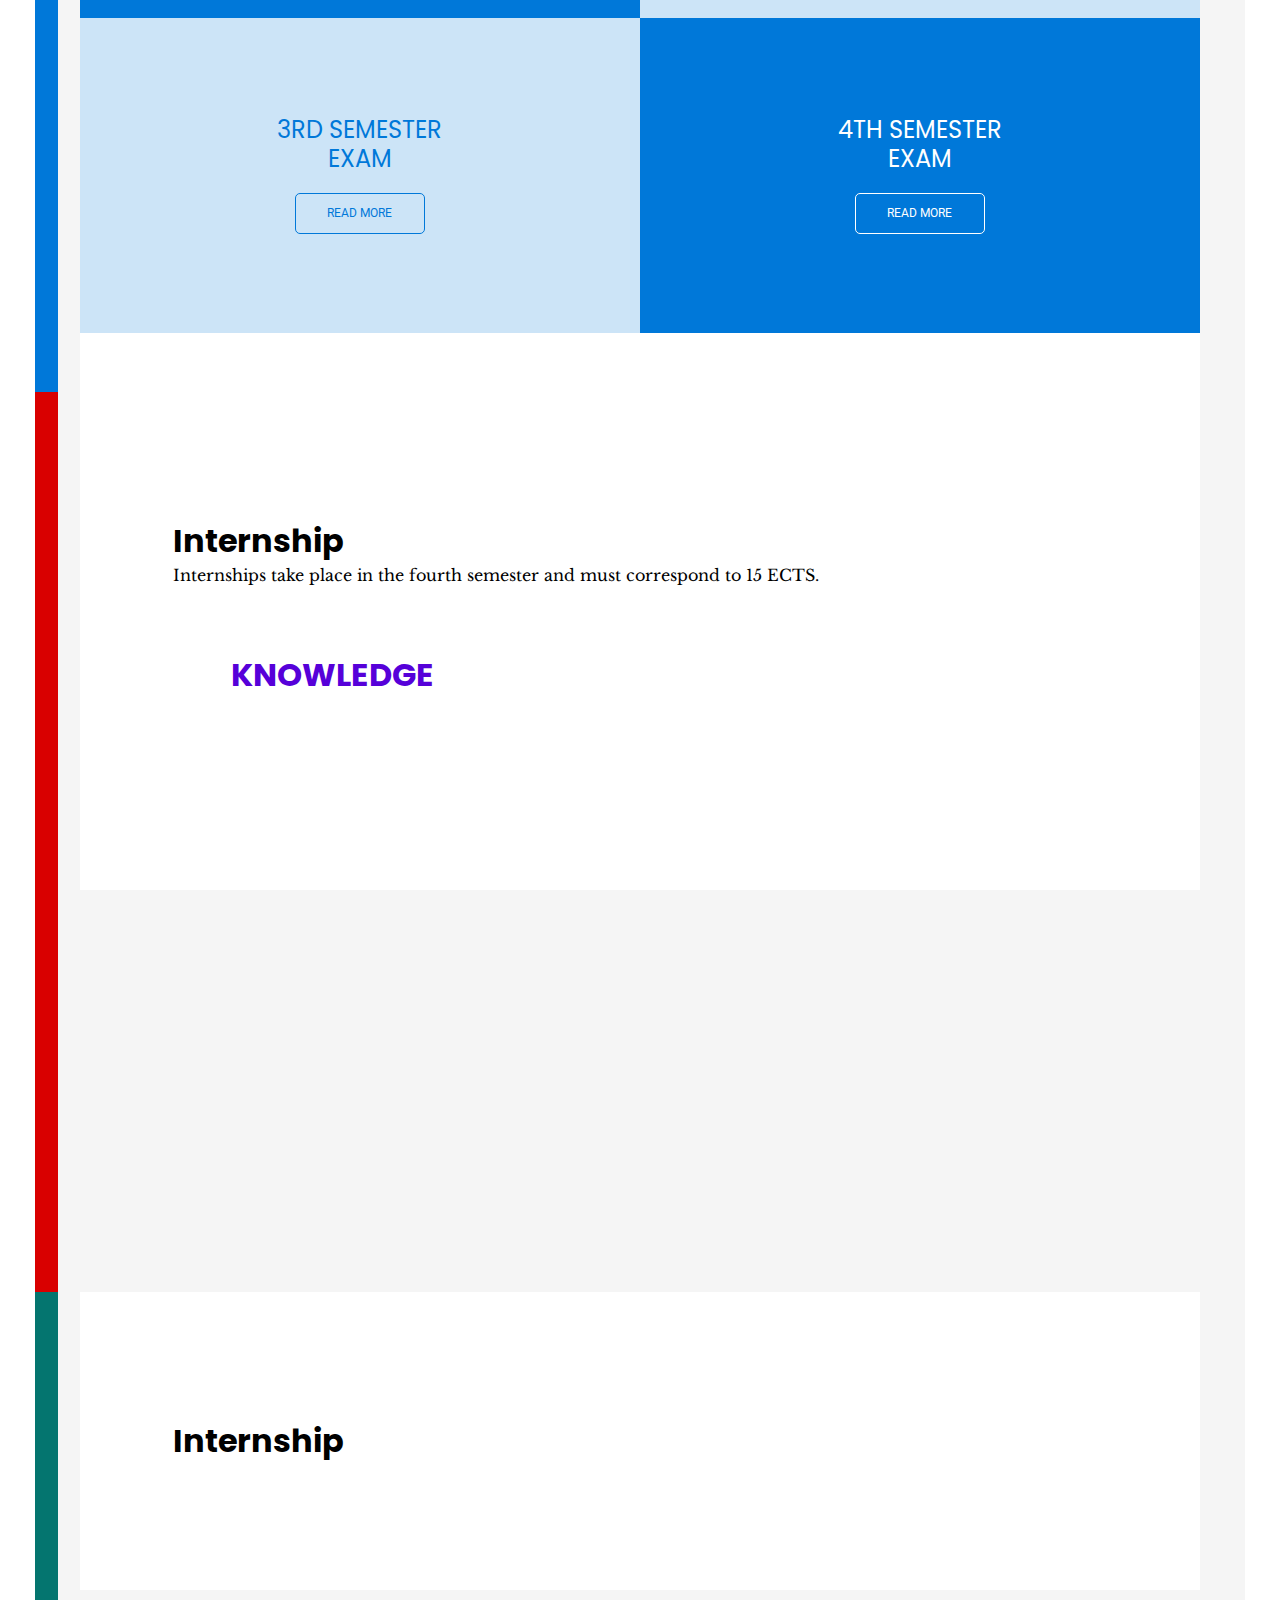
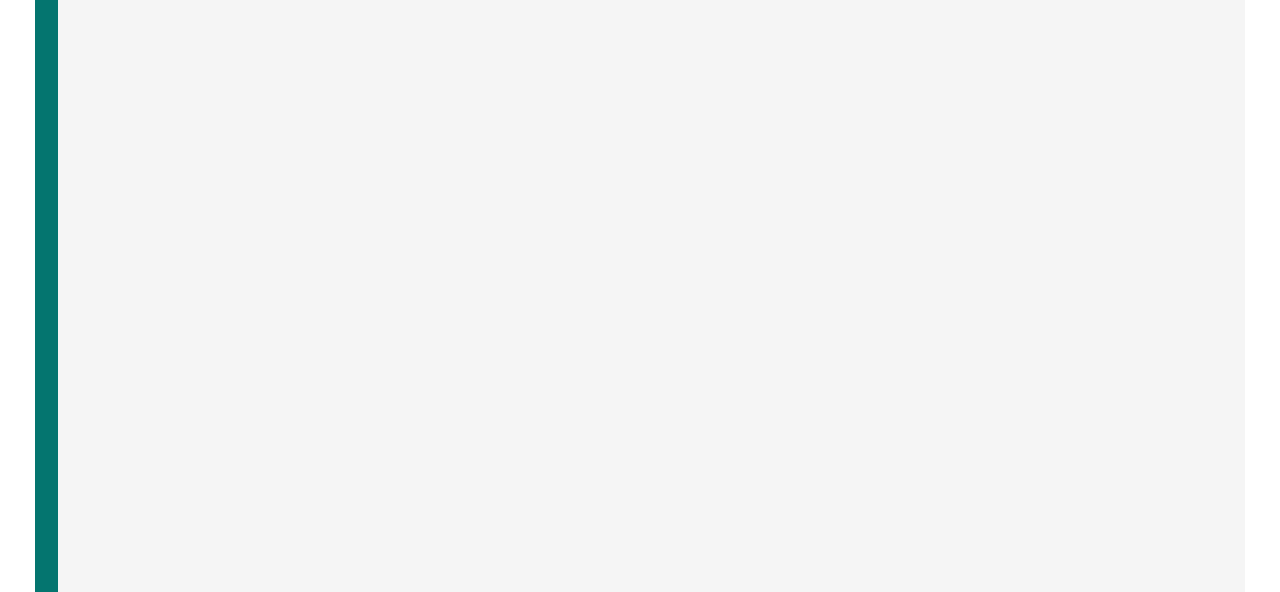
==== commit b12169b5: "container width change to 100%" ====
--- a/index.html
+++ b/index.html
@@ -14,11 +14,6 @@
 <body onload="mouseover01(),mouseover02(),mouseover3(),mouseover4(),mouseover5(),mouseover6()">
 
 <header>
-  <!--Burger Menu Start-->
-
-  <!--Burger Menu End-->
-
-  <!--Navigation Desktop Start-->
   <div class="navwrapp">
     <a class="logo" href="#"><img src="images/logo.svg" alt="logo"></a>
     <nav class="navigation">
@@ -30,7 +25,6 @@
       <a href="#StudyAbroad" id="color6">Study Abroad</a>
     </nav>
   </div>
-  <!--Navigation Desktop End-->
 </header>
 
 <main>
@@ -49,28 +43,29 @@
   <section id="generalInfo" class="generalInfo resethigh">
     <div class="SectionContentWrapp">
       <div class="sectionTextContainer">
-        <h1 class="purpletextborder">General Information</h1>
-        <p>The program is called Academy Profession Degree Programme in Multimedia Design and Communication. Programme graduates have the right to use the title AP Graduate in Multimedia Design and Communication.</p>
+        <h1>General Information</h1>
+        <p>The programme title is Academy Profession Degree Programme in Multimedia Design and Communication. The programme is an academy profession programme corresponding to 120 ECTS credits</p>
       </div>
       <div class="sectionTextContainer">
-        <h2>Programme objective</h2>
-        <p>The objective of the programme is to provide graduates with the qualifications needed to inde-pendently design, plan, realise and manage multimedia tasks and to assist in the implementation, administration and maintenance of multimedia productions.</p>
+        <h1>Programme Objective</h1>
+        <p>The objective of the programme is to provide graduates with the qualifications needed to independently design, plan, realise and manage multimedia tasks and to assist in the implementation, administration and maintenance of multimedia productions.</p>
       </div>
       <div class="sectionTextContainer">
+        <h1>Overview of programme elements, internships and exams</h1>
+        <p>It comprises two compulsory programme elements: Multimedia Production Basic (60 ECTS) and Multimedia Production Advanced (20 ECTS). The programme also includes an internship (15 ECTS), elective programme elements (10 ECTS) and a final project (15 ECTS).</p>
         <div class="sectionHeaderBox boxPurple">
-          <h2 class="purpletext">PROGRAMME ELEMENTS</h2>
+          <h1>PROGRAMME ELEMENTS</h1>
         </div>
-      </div>
-
-    </div>
-  </section>
-
-  <section id="CoreAreas" class="CoreAreas resethigh">
+
+      </div>
+
+    </div>
+  </section>
+
+  <section id="CoreAreas" class="CoreAreas">
     <div class="SectionContentWrapp">
-      <div class="sectionTextContainer">
-
+      <div class="sectionTextContainer full-width-container">
         <h1 class="core-areas-title">Core Areas</h1><br>
-
         <div class="modal-column">
 
             <!--Call your modal-->
@@ -118,10 +113,10 @@
                                     <li>key methods and tools related to financial planning and control of multimedia productions</li>
                                     <li>key innovation and entrepreneurship topics</li>
                                 </ul>
-                                <h2>Skills</h2>
+                                <h3>Skills</h3>
                                 <p>The student has acquired the skills needed to assess the vision, mission and values as well as the strategy and culture of organisations in
                                 relation to multimedia productions.</p>
-                                <h2>Competencies</h2>
+                                <h3>Competencies</h3>
                                 <p>The student has acquired the competencies needed to:</p>
                                 <ul>
                                     <li>apply relevant theories, methods and IT tools for planning, control and quality assurance of
@@ -233,52 +228,15 @@
 
         </div>
 
-<!--
-        <h1 class="pinktextborder">Core Areas</h1>
-        <h2 class="pinktext">Business</h2>
-        <p>The core area is intended to provide the student with the qualifications needed to incorporate organisational aspects into multimedia development and use, and to enable the student to plan, manage and carry out a development project.</p>
-        <p class="pinktext">10 ECTS</p>
-      </div>
-      <div class="sectionTextContainer">
-        <h3 class="pinktext">Knowledge</h3>
-        <p>The student has gained development-based knowledge and an understanding of:</p>
-      </div>
-      <div class="sectionTextContainer">
-        <ul>
-          <li>key communication theory and method applied in the multimedia field</li>
-          <li>key marketing theory and method applied in the multimedia field</li>
-          <li>key applied communicative tools and techniques and genres</li>
-          <li>key concepts in the field of media sociology (the use of digital media by different social groups, both historically and currently).</li>
-        </ul>
-      </div>
-      <div class="sectionTextContainer">
-        <h3 class="pinktext">Skills</h3>
-        <p>The student has acquired the skills needed to:</p>
-      </div>
-      <div class="sectionTextContainer">
-        <ul>
-          <li>collect and assess empirical data on target groups and situations</li>
-          <li>apply key methods and tools to describe a target group in relation to multimedia tasks</li>
-          <li>assess and produce communication aimed at selected target groups</li>
-          <li>apply key methods and tools to build and assess information architecture, including structuring, planning and communicating information</li>
-          <li>apply key methods and tools to plan and conduct user tests</li>
-          <li>summarise and communicate a development project in the form of a report</li>
-          <li>sapply key methods and tools for stakeholder presentations</li>
-          <li>assess and apply communication elements in various media productions</li>
-          <li>assess the importance of cultural factors to national and international communication</li>
-          <li>assess connections between cultural identity and forms of expression</li>
-          <li>identify, select and present communication strategies and forms of communication for undertaking multimedia tasks in a globalised society.</li>
-        </ul>
--->
+
       </div>
     </div>
   </section>
 
   <section id="Exams" class="Exams">
     <div class="SectionContentWrapp">
-      <div class="sectionTextContainer">
-
-        <h1>Exams</h1>
+      <div class="sectionTextContainer full-width-container">
+        <h1 class="core-areas-title">Exams</h1><br>
         <div class="modal-column">
 
             <!--Call your modal-->
@@ -409,68 +367,26 @@
             </div>
 
         </div>
-
-      </div>
-    </div>
-  </section>
-
-  <section id="Internship" class="Internship resethigh">
+      </div>
+    </div>
+  </section>
+
+  <section id="Internship" class="Internship">
     <div class="SectionContentWrapp">
       <div class="sectionTextContainer">
-        <h1 class="redtextborder">Internship</h1>
+        <h1>Internship</h1>
         <p>Internships take place in the fourth semester and must correspond to 15 ECTS.</p>
-      </div>
-      <div class="sectionTextContainer">
-        <h3 class="redtext">Learning objectives</h3>
-        <p>Internships take place in the fourth semester and must correspond to 15 ECTS.</p>
-      </div>
-      <div class="sectionTextContainer">
-        <h3 class="redtext">Knowledge</h3>
-        <p>The student has acquired knowledge of:</p>
-        <ul>
-          <li>the requirements and expectations of companies with regard to the multimedia designer’s knowledge, skills and attitudes towards the work</li>
-          <li>the practice-related use of theory, method and tools by the profession and within the subject area. </li>
-        </ul>
-      </div>
-      <div class="sectionTextContainer">
-        <h3 class="redtext">Skills</h3>
-        <p>The student has acquired the skills needed to:</p>
-        <ul>
-          <li>apply versatile technical and analytical working methods of relevance to employment within the profession</li>
-          <li>assess practice-oriented issues and problems, and identify possible solutions</li>
-          <li>communicate practice-oriented issues and reasoned solution proposals.</li>
-        </ul>
-      </div>
-      <div class="sectionTextContainer">
-        <h3 class="redtext">Competencies</h3>
-        <p>The student has acquired the competencies needed to:</p>
-        <ul>
-          <li>handle development-oriented, practical and professional situations of relevance to the profession</li>
-          <li>acquire new knowledge, skills and competencies of relevance to the profession</li>
-          <li>manage the structuring and planning of day-to-day tasks within the profession</li>
-          <li>participate in disciplinary and interdisciplinary cooperation based on a professional approach.</li>
-        </ul>
-      </div>
-    </div>
-  </section>
-
-  <section id="StudyAbroad" class="StudyAbroadPicture">
-    <div class="colorboxstudy"></div>
-    <div class="sectionContainer">
-      <div class="sectionIntroContent">
-        <div class="studyAbroadHeaderBox">
-          <h1>Study Abroad</h1>
-          <h4>KEA helps students find programmes at foreign educational institutions with learning objectives equivalent to the Multimedia Design and Communication programme.</h4>
+        <div class="sectionHeaderBox boxRed">
+          <h1>KNOWLEDGE</h1>
         </div>
       </div>
     </div>
   </section>
 
-  <section id="StudyAbroad" class="StudyAbroad resethigh">
+  <section id="StudyAbroad" class="StudyAbroad">
     <div class="SectionContentWrapp">
       <div class="sectionTextContainer">
-        <h1 class="redtextborder">Internship</h1>
-        <p>Internships take place in the fourth semester and must correspond to 15 ECTS.</p>
+        <h1>Internship</h1>
       </div>
     </div>
   </section>
--- a/css/style.css
+++ b/css/style.css
@@ -7,7 +7,7 @@
   --teal: #04756F;
 
   --gray: #666;
-  --black: #333;
+  --black: #111;
   --white: #fff;
   ---whitesmoke: whitesmoke;
 
@@ -23,51 +23,8 @@
   --fontNavigation: 'Roboto', sans-serif;
   --fontParagraph: 'Libre Baskerville', serif;
 }
+
 /*General_______________*/
-
-
-.purpletextborder{
-  border-left: 4px solid var(--purple);
-  padding-left: 10px;
-  margin-bottom: 20px;
-}
-
-.pinktextborder{
-  border-left: 4px solid var(--pink);
-  padding-left: 10px;
-  margin-bottom: 20px;
-}
-
-.bluetextborder{
-  border-left: 4px solid var(--blue);
-  padding-left: 10px;
-  margin-bottom: 20px;
-}
-
-.redtextborder{
-  border-left: 4px solid var(--red);
-  padding-left: 10px;
-  margin-bottom: 20px;
-}
-
-.tealtextborder{
-  border-left: 4px solid var(--teal);
-  padding-left: 10px;
-  margin-bottom: 20px;
-}
-
-.purpletext{
-  color: var(--purple);
-}
-
-.pinktext{
-  color: var(--pink);
-}
-
-.redtext{
-  color: var(--red);
-}
-
 * {
   box-sizing: border-box;
   margin: 0;
@@ -76,6 +33,7 @@
 body{
   margin: 0;
   font-size: 16px;
+  -webkit-font-smoothing: antialiased!important;
 }
 
 header{
@@ -98,14 +56,8 @@
 
 
 /*Typograpy_______________*/
-h1, h2, h3, h4{
+h1,h2,h3{
   font-family: var(--fontHeading);
-  font-weight: 600;
-  color: var(--black);
-}
-
-h2, h3{
-  margin-bottom: 20px;
 }
 
 nav a{
@@ -117,23 +69,13 @@
   color: var(--black);
 }
 
-p, ul, li{
+p{
   font-family: var(--fontParagraph);
 }
-
-
 /*_______________Typograpy*/
 
 
-/*Main Padding_______________*/
-main, header{
-  padding-left: calc(0rem + ((1vw - 3.85px) * 3.861)); /*0-50*/
-  padding-right: calc(0rem + ((1vw - 3.85px) * 3.861)); /*0-50*/
-}
-/*_______________Main Padding*/
-
-
-/*Burger Navihgation_______________*/
+/*Navigation Desktop_______________*/
 .navwrapp{
   max-width: 1120px;
   height: 100px;
@@ -144,11 +86,41 @@
 }
 
 .navigation{
-  display: none;
-}
-/*_______________Burger Navigation*/
-
-
+  height: 100px;
+  display: flex;
+  align-items: stretch;
+}
+
+nav a {
+	padding: 0 18px;
+  display: flex;
+  align-items: center;
+
+	-webkit-transition: all 0.2s ease-out;
+	-moz-transition: all 0.2s ease-out;
+	-ms-transition: all 0.2s ease-out;
+	-o-transition: all 0.2s ease-out;
+	transition: all 0.2s ease-out;
+}
+
+nav a.active {
+  padding-top: 30px;
+  border-bottom: 5px solid var(--orange);
+}
+
+nav a:hover {
+  padding-top: 10px;
+  border-bottom: 5px solid var(--black);
+}
+/*_______________Navigation Desktop*/
+
+
+/*Main Padding_______________*/
+main{
+  padding-left: calc(0rem + ((1vw - 3.85px) * 3.861)); /*0-50*/
+  padding-right: calc(0rem + ((1vw - 3.85px) * 3.861)); /*0-50*/
+}
+/*_______________Main Padding*/
 
 
 /*SectionContainer_______________*/
@@ -172,8 +144,12 @@
   grid-template-columns: repeat(12,1fr);
   grid-template-rows: auto;
 }
-  h1, h2, h3, p, ul, li{
-    grid-column: 2/10;
+.full-width-container{
+    width: 100%;
+    display: block;
+}
+  h1, p{
+    grid-column: 2/12;
   }
 /*_______________SectionContainer*/
 
@@ -190,17 +166,6 @@
   filter: saturate(200%) brightness(200%);
   opacity: 0.5;
 }
-
-.colorboxstudy{
-  height: 100vh;
-  width: 40vw;
-  max-width: 800px;
-  position: absolute;
-  z-index: 1;
-  background-image: linear-gradient(90deg, var(--teal), #09CCBE);
-  filter: saturate(200%) brightness(200%);
-  opacity: 0.5;
-}
 /*_______________Colorbox*/
 
 
@@ -208,7 +173,6 @@
 /*Section Intro Content_______________*/
 .sectionIntroContent{
   max-width: 1120px;
-  height: 100vh;
   margin: auto;
   display: grid;
   grid-template-columns: repeat(12,1fr);
@@ -224,17 +188,8 @@
   border-left: 10px solid var(--orange);
   background-color: var(--white);
 
-  grid-column: 1/11;
-  grid-row: 5;
-}
-.studyAbroadHeaderBox{
-  padding: 20px;
-  z-index: 3;
-  border-left: 10px solid var(--teal);
-  background-color: var(--white);
-
-  grid-column: 1/11;
-  grid-row: 5;
+  grid-column: 1/-1;
+  grid-row: 6;
 }
 /*_______________Intro Header Box*/
 
@@ -319,22 +274,576 @@
   background-color: var(---whitesmoke);
   /*background-color: var(--lightred);*/
 }
-.StudyAbroadPicture{
-  background-image: url(../images/studyabroad02.png);
-  background-position: 20% 100%;
-  background-size: cover;
-  background-repeat: no-repeat;
-  border-left: calc(0.625rem + ((1vw - 3.6px) * 1.5152)) solid var(--teal);  /*10-30*/
-  padding-right: calc(0.625rem + ((1vw - 3.6px) * 1.5152)); /*10-30*/
-  background-color: var(---whitesmoke);
-  /*background-color: var(--lightteal);*/
-}
 .StudyAbroad{
   border-left: calc(0.625rem + ((1vw - 3.6px) * 1.5152)) solid var(--teal);  /*10-30*/
   padding-right: calc(0.625rem + ((1vw - 3.6px) * 1.5152)); /*10-30*/
   background-color: var(---whitesmoke);
   /*background-color: var(--lightteal);*/
 }
+
+
+
+
+
+/*---------------MODAL------------------*/
+
+.modal-sections{
+    width: 100%;
+}
+.cd-main {
+  overflow-x: hidden;
+}
+.cd-main::before {
+  /* never visible - this is used in jQuery to check the current MQ */
+  display: none;
+  content: 'mobile';
+}
+.cd-main > * {
+  -webkit-transition: -webkit-transform 0.5s 0.4s;
+  -moz-transition: -moz-transform 0.5s 0.4s;
+  transition: transform 0.5s 0.4s;
+}
+.cd-main.fold-is-open > * {
+  /* on mobile - translate .cd-main content to the right when the .cd-folding-panel is open */
+  -webkit-transform: translateX(100%);
+  -moz-transform: translateX(100%);
+  -ms-transform: translateX(100%);
+  -o-transform: translateX(100%);
+  transform: translateX(100%);
+  -webkit-transition: -webkit-transform 0.5s 0s;
+  -moz-transition: -moz-transform 0.5s 0s;
+  transition: transform 0.5s 0s;
+}
+@media only screen and (min-width: 600px) {
+  .cd-main.fold-is-open > * {
+    -webkit-transform: translateX(600px);
+    -moz-transform: translateX(600px);
+    -ms-transform: translateX(600px);
+    -o-transform: translateX(600px);
+    transform: translateX(600px);
+  }
+}
+@media only screen and (min-width: 1100px) {
+  .cd-main::before {
+    /* never visible - this is used in jQuery to check the current MQ */
+    content: 'desktop';
+  }
+  .cd-main.fold-is-open > * {
+    /* reset style - on bigger devices we translate the gallery items */
+    -webkit-transform: translateX(0);
+    -moz-transform: translateX(0);
+    -ms-transform: translateX(0);
+    -o-transform: translateX(0);
+    transform: translateX(0);
+  }
+}
+
+.cd-gallery::after {
+  clear: both;
+  content: "";
+  display: table;
+}
+.cd-gallery::before {
+  /* this is the dark layer covering the .cd-gallery when the .cd-folding-panel is open */
+  display: block;
+  content: '';
+  position: absolute;
+  z-index: 1;
+  top: 0;
+  left: 0;
+  height: 100%;
+  width: 100%;
+  background-color: rgba(28, 23, 38, 0.6);
+  opacity: 0;
+  visibility: hidden;
+  -webkit-transition: opacity 0.5s 0.4s, visibility 0s 0.9s;
+  -moz-transition: opacity 0.5s 0.4s, visibility 0s 0.9s;
+  transition: opacity 0.5s 0.4s, visibility 0s 0.9s;
+}
+.fold-is-open .cd-gallery::before {
+  visibility: visible;
+  opacity: 1;
+  -webkit-transition: opacity 0.5s 0s, visibility 0s 0s;
+  -moz-transition: opacity 0.5s 0s, visibility 0s 0s;
+  transition: opacity 0.5s 0s, visibility 0s 0s;
+}
+
+.cd-item {
+  width: 100%;
+  height: 300px;
+  text-align: center;
+  /* Force Hardware Acceleration */
+  -webkit-transform: translateZ(0);
+  -moz-transform: translateZ(0);
+  -ms-transform: translateZ(0);
+  -o-transform: translateZ(0);
+  transform: translateZ(0);
+  -webkit-backface-visibility: hidden;
+  backface-visibility: hidden;
+  -webkit-transition: -webkit-transform 0.5s 0.4s;
+  -moz-transition: -moz-transform 0.5s 0.4s;
+  transition: transform 0.5s 0.4s;
+}
+.cd-item > a {
+  display: table;
+  height: 100%;
+  width: 100%;
+  overflow: hidden;
+  color: #ffffff;
+  -webkit-font-smoothing: antialiased;
+  -moz-osx-font-smoothing: grayscale;
+}
+.cd-item > a.dark-text {
+  color: #363558;
+}
+.cd-item > a.dark-text b {
+  border-color: #363558;
+}
+.cd-item div {
+  display: table-cell;
+  vertical-align: middle;
+}
+.cd-item:nth-of-type(1) {
+  background-color: #363558;
+}
+.cd-item:nth-of-type(2) {
+  background-color: #544173;
+}
+.cd-item:nth-of-type(3) {
+  background-color: #dadcdc;
+}
+.cd-item:nth-of-type(4) {
+  background-color: #65d29b;
+}
+.cd-item h2 {
+  font-size: 2.2rem;
+}
+.cd-item p {
+  line-height: 1.2;
+  font-size: 1.4rem;
+  opacity: 0.6;
+  padding: 1em 0;
+}
+.cd-item b {
+  display: inline-block;
+  font-size: 1.2rem;
+  font-weight: bold;
+  text-transform: uppercase;
+  letter-spacing: 1px;
+  padding: 1em 1.3em;
+  border-radius: 50em;
+  border: 1px solid #ffffff;
+}
+@media only screen and (min-width: 1100px) {
+  .cd-item {
+    width: 50%;
+    float: left;
+    height: 520px;
+    -webkit-transition: -webkit-transform 0.5s 0.4s;
+    -moz-transition: -moz-transform 0.5s 0.4s;
+    transition: transform 0.5s 0.4s;
+  }
+  .cd-item h2 {
+    font-size: 3rem;
+  }
+  .cd-item p {
+    font-size: 1.6rem;
+  }
+  .cd-item h2, .cd-item p {
+    -webkit-transform: translateY(30px);
+    -moz-transform: translateY(30px);
+    -ms-transform: translateY(30px);
+    -o-transform: translateY(30px);
+    transform: translateY(30px);
+    -webkit-transition: -webkit-transform 0.3s 0.1s;
+    -moz-transition: -moz-transform 0.3s 0.1s;
+    transition: transform 0.3s 0.1s;
+  }
+  .cd-item b {
+    opacity: 0;
+    -webkit-transform: translateY(20px);
+    -moz-transform: translateY(20px);
+    -ms-transform: translateY(20px);
+    -o-transform: translateY(20px);
+    transform: translateY(20px);
+    -webkit-transition: opacity 0.3s 0s, -webkit-transform 0.3s 0s;
+    -moz-transition: opacity 0.3s 0s, -moz-transform 0.3s 0s;
+    transition: opacity 0.3s 0s, transform 0.3s 0s;
+  }
+  .no-touch .cd-item a:hover h2, .no-touch .cd-item a:hover p {
+    -webkit-transform: translateY(0);
+    -moz-transform: translateY(0);
+    -ms-transform: translateY(0);
+    -o-transform: translateY(0);
+    transform: translateY(0);
+    -webkit-transition: -webkit-transform 0.3s 0s;
+    -moz-transition: -moz-transform 0.3s 0s;
+    transition: transform 0.3s 0s;
+  }
+  .no-touch .cd-item a:hover b {
+    opacity: 1;
+    -webkit-transform: translateY(0);
+    -moz-transform: translateY(0);
+    -ms-transform: translateY(0);
+    -o-transform: translateY(0);
+    transform: translateY(0);
+    -webkit-transition: opacity 0.3s 0.1s, -webkit-transform 0.3s 0.1s;
+    -moz-transition: opacity 0.3s 0.1s, -moz-transform 0.3s 0.1s;
+    transition: opacity 0.3s 0.1s, transform 0.3s 0.1s;
+  }
+  .fold-is-open .cd-item {
+    -webkit-transition: -webkit-transform 0.5s 0s;
+    -moz-transition: -moz-transform 0.5s 0s;
+    transition: transform 0.5s 0s;
+    -webkit-transform: translateX(-400px);
+    -moz-transform: translateX(-400px);
+    -ms-transform: translateX(-400px);
+    -o-transform: translateX(-400px);
+    transform: translateX(-400px);
+  }
+  .fold-is-open .cd-item:nth-of-type(2n) {
+    -webkit-transform: translateX(400px);
+    -moz-transform: translateX(400px);
+    -ms-transform: translateX(400px);
+    -o-transform: translateX(400px);
+    transform: translateX(400px);
+  }
+}
+
+/* --------------------------------
+
+folding panel
+
+-------------------------------- */
+.cd-folding-panel {
+  position: fixed;
+  z-index: 1;
+  top: 0;
+  left: 0;
+  height: 100vh;
+  width: 100%;
+  visibility: hidden;
+  overflow: hidden;
+  -webkit-transition: visibility 0s 0.9s;
+  -moz-transition: visibility 0s 0.9s;
+  transition: visibility 0s 0.9s;
+}
+.cd-folding-panel .fold-left,
+.cd-folding-panel .fold-right {
+  /* the :after elements of .fold-left and .fold-right are the 2 fold sides */
+  width: 100%;
+  height: 100vh;
+  overflow: hidden;
+  position: relative;
+  /* enable a 3D-space for children elements */
+  -webkit-perspective: 2000px;
+  -moz-perspective: 2000px;
+  perspective: 2000px;
+}
+.cd-folding-panel .fold-left::after,
+.cd-folding-panel .fold-right::after {
+  /* 2 fold sides */
+  content: '';
+  position: absolute;
+  top: 0;
+  left: 0;
+  height: 100%;
+  width: 100%;
+  /* Force Hardware Acceleration */
+  -webkit-transform: translateZ(0);
+  -moz-transform: translateZ(0);
+  -ms-transform: translateZ(0);
+  -o-transform: translateZ(0);
+  transform: translateZ(0);
+  -webkit-backface-visibility: hidden;
+  backface-visibility: hidden;
+  -webkit-transition: -webkit-transform 0.5s 0.4s, background-color 0.5s 0.4s;
+  -moz-transition: -moz-transform 0.5s 0.4s, background-color 0.5s 0.4s;
+  transition: transform 0.5s 0.4s, background-color 0.5s 0.4s;
+}
+.cd-folding-panel .fold-right {
+  -webkit-perspective-origin: 0% 50%;
+  -moz-perspective-origin: 0% 50%;
+  perspective-origin: 0% 50%;
+}
+.cd-folding-panel .fold-right::after {
+  -webkit-transform-origin: right center;
+  -moz-transform-origin: right center;
+  -ms-transform-origin: right center;
+  -o-transform-origin: right center;
+  transform-origin: right center;
+  -webkit-transform: translateX(-100%) rotateY(-90deg);
+  -moz-transform: translateX(-100%) rotateY(-90deg);
+  -ms-transform: translateX(-100%) rotateY(-90deg);
+  -o-transform: translateX(-100%) rotateY(-90deg);
+  transform: translateX(-100%) rotateY(-90deg);
+  background-color: #c0c3c3;
+}
+.cd-folding-panel .fold-left {
+  /* on mobile only the right fold side is visible */
+  display: none;
+}
+.cd-folding-panel .fold-left::after {
+  background-color: #f9fafa;
+}
+.cd-folding-panel .cd-close {
+  /* 'X' close icon */
+  position: absolute;
+  z-index: 1;
+  display: inline-block;
+  top: 10px;
+  right: 10px;
+  height: 44px;
+  width: 44px;
+  /* image replacement */
+  overflow: hidden;
+  text-indent: 100%;
+  white-space: nowrap;
+  opacity: 0;
+  -webkit-transition: opacity 0.2s 0s;
+  -moz-transition: opacity 0.2s 0s;
+  transition: opacity 0.2s 0s;
+}
+.cd-folding-panel .cd-close::after, .cd-folding-panel .cd-close::before {
+  /* lines of 'X' icon */
+  content: '';
+  position: absolute;
+  height: 3px;
+  width: 32px;
+  left: 50%;
+  top: 50%;
+  background-color: #544173;
+  -webkit-backface-visibility: hidden;
+  backface-visibility: hidden;
+  -webkit-transition: opacity 0.2s;
+  -moz-transition: opacity 0.2s;
+  transition: opacity 0.2s;
+}
+.cd-folding-panel .cd-close::after {
+  -webkit-transform: translateX(-50%) translateY(-50%) rotate(45deg);
+  -moz-transform: translateX(-50%) translateY(-50%) rotate(45deg);
+  -ms-transform: translateX(-50%) translateY(-50%) rotate(45deg);
+  -o-transform: translateX(-50%) translateY(-50%) rotate(45deg);
+  transform: translateX(-50%) translateY(-50%) rotate(45deg);
+}
+.cd-folding-panel .cd-close::before {
+  -webkit-transform: translateX(-50%) translateY(-50%) rotate(-45deg);
+  -moz-transform: translateX(-50%) translateY(-50%) rotate(-45deg);
+  -ms-transform: translateX(-50%) translateY(-50%) rotate(-45deg);
+  -o-transform: translateX(-50%) translateY(-50%) rotate(-45deg);
+  transform: translateX(-50%) translateY(-50%) rotate(-45deg);
+}
+.cd-folding-panel.is-open {
+  visibility: visible;
+  -webkit-transition: visibility 0s 0s;
+  -moz-transition: visibility 0s 0s;
+  transition: visibility 0s 0s;
+}
+.cd-folding-panel.is-open .fold-right::after,
+.cd-folding-panel.is-open .fold-left::after {
+  -webkit-transform: translateX(0);
+  -moz-transform: translateX(0);
+  -ms-transform: translateX(0);
+  -o-transform: translateX(0);
+  transform: translateX(0);
+  -webkit-transition: -webkit-transform 0.5s 0s, background-color 0.5s 0s;
+  -moz-transition: -moz-transform 0.5s 0s, background-color 0.5s 0s;
+  transition: transform 0.5s 0s, background-color 0.5s 0s;
+}
+.cd-folding-panel.is-open .fold-right::after {
+  background-color: #f9fafa;
+}
+.cd-folding-panel.is-open .cd-close {
+  opacity: 1;
+  -webkit-transition: opacity 0.2s 0.5s;
+  -moz-transition: opacity 0.2s 0.5s;
+  transition: opacity 0.2s 0.5s;
+}
+@media only screen and (min-width: 600px) {
+  .cd-folding-panel {
+    width: 600px;
+  }
+}
+@media only screen and (min-width: 1100px) {
+  .cd-folding-panel {
+    left: 50%;
+    right: auto;
+    -webkit-transform: translateX(-50%);
+    -moz-transform: translateX(-50%);
+    -ms-transform: translateX(-50%);
+    -o-transform: translateX(-50%);
+    transform: translateX(-50%);
+    width: 800px;
+  }
+  .cd-folding-panel .fold-left,
+  .cd-folding-panel .fold-right {
+    width: 50%;
+    float: left;
+    height: 100%;
+  }
+  .cd-folding-panel .fold-right {
+    /* change perspective-origin so that the 2 fold sides have the same vanishing point */
+    -webkit-perspective-origin: 0% 50%;
+    -moz-perspective-origin: 0% 50%;
+    perspective-origin: 0% 50%;
+  }
+  .cd-folding-panel .fold-right::after {
+    -webkit-transform-origin: right center;
+    -moz-transform-origin: right center;
+    -ms-transform-origin: right center;
+    -o-transform-origin: right center;
+    transform-origin: right center;
+    -webkit-transform: translateX(-100%) rotateY(-90deg);
+    -moz-transform: translateX(-100%) rotateY(-90deg);
+    -ms-transform: translateX(-100%) rotateY(-90deg);
+    -o-transform: translateX(-100%) rotateY(-90deg);
+    transform: translateX(-100%) rotateY(-90deg);
+  }
+  .cd-folding-panel .fold-left {
+    display: block;
+    /* change perspective-origin so that the 2 fold sides have the same vanishing point */
+    -webkit-perspective-origin: 100% 50%;
+    -moz-perspective-origin: 100% 50%;
+    perspective-origin: 100% 50%;
+  }
+  .cd-folding-panel .fold-left::after {
+    -webkit-transform-origin: left center;
+    -moz-transform-origin: left center;
+    -ms-transform-origin: left center;
+    -o-transform-origin: left center;
+    transform-origin: left center;
+    -webkit-transform: translateX(100%) rotateY(90deg);
+    -moz-transform: translateX(100%) rotateY(90deg);
+    -ms-transform: translateX(100%) rotateY(90deg);
+    -o-transform: translateX(100%) rotateY(90deg);
+    transform: translateX(100%) rotateY(90deg);
+  }
+}
+
+.cd-fold-content {
+  position: absolute;
+  top: 0;
+  left: 0;
+  height: 100%;
+  width: 100%;
+  padding: 4em 2em;
+  visibility: hidden;
+  -webkit-transition: visibility 0s 0.4s;
+  -moz-transition: visibility 0s 0.4s;
+  transition: visibility 0s 0.4s;
+}
+.cd-fold-content > * {
+  opacity: 0;
+  -webkit-transform: translateY(20px);
+  -moz-transform: translateY(20px);
+  -ms-transform: translateY(20px);
+  -o-transform: translateY(20px);
+  transform: translateY(20px);
+}
+.cd-fold-content h2 {
+  font-size: 2.4rem;
+  -webkit-transition: -webkit-transform 0.2s 0.2s, opacity 0.2s 0.2s;
+  -moz-transition: -moz-transform 0.2s 0.2s, opacity 0.2s 0.2s;
+  transition: transform 0.2s 0.2s, opacity 0.2s 0.2s;
+}
+.cd-fold-content p, .cd-fold-content em {
+  line-height: 1.6;
+}
+.cd-fold-content em {
+  display: inline-block;
+  margin: 1em 0;
+  font-family: "Vollkorn", serif;
+  font-size: 1.8rem;
+  color: #7a78ae;
+  -webkit-transition: -webkit-transform 0.2s 0.1s, opacity 0.2s 0.1s;
+  -moz-transition: -moz-transform 0.2s 0.1s, opacity 0.2s 0.1s;
+  transition: transform 0.2s 0.1s, opacity 0.2s 0.1s;
+}
+.cd-fold-content p {
+  margin-bottom: 1em;
+  font-size: 1.4rem;
+  -webkit-transition: -webkit-transform 0.2s 0s, opacity 0.2s 0s;
+  -moz-transition: -moz-transform 0.2s 0s, opacity 0.2s 0s;
+  transition: transform 0.2s 0s, opacity 0.2s 0s;
+}
+.is-open .cd-fold-content {
+  overflow-y: auto;
+  -webkit-overflow-scrolling: touch;
+  visibility: visible;
+  -webkit-transition: visibility 0s 0.5s;
+  -moz-transition: visibility 0s 0.5s;
+  transition: visibility 0s 0.5s;
+}
+.is-open .cd-fold-content > * {
+  opacity: 1;
+  -webkit-transform: translateY(0);
+  -moz-transform: translateY(0);
+  -ms-transform: translateY(0);
+  -o-transform: translateY(0);
+  transform: translateY(0);
+}
+.is-open .cd-fold-content h2 {
+  -webkit-transition: -webkit-transform 0.2s 0.5s, opacity 0.2s 0.5s;
+  -moz-transition: -moz-transform 0.2s 0.5s, opacity 0.2s 0.5s;
+  transition: transform 0.2s 0.5s, opacity 0.2s 0.5s;
+}
+.is-open .cd-fold-content em {
+  -webkit-transition: -webkit-transform 0.2s 0.6s, opacity 0.2s 0.6s;
+  -moz-transition: -moz-transform 0.2s 0.6s, opacity 0.2s 0.6s;
+  transition: transform 0.2s 0.6s, opacity 0.2s 0.6s;
+}
+.is-open .cd-fold-content p {
+  -webkit-transition: -webkit-transform 0.2s 0.7s, opacity 0.2s 0.7s;
+  -moz-transition: -moz-transform 0.2s 0.7s, opacity 0.2s 0.7s;
+  transition: transform 0.2s 0.7s, opacity 0.2s 0.7s;
+}
+@media only screen and (min-width: 600px) {
+  .cd-fold-content h2 {
+    font-size: 3.2rem;
+  }
+}
+@media only screen and (min-width: 1100px) {
+  .cd-fold-content {
+    padding: 4em;
+  }
+  .cd-fold-content > * {
+    -webkit-transform: translateY(40px);
+    -moz-transform: translateY(40px);
+    -ms-transform: translateY(40px);
+    -o-transform: translateY(40px);
+    transform: translateY(40px);
+  }
+  .cd-fold-content em {
+    font-size: 2.2rem;
+  }
+  .cd-fold-content p {
+    font-size: 1.6rem;
+  }
+}
+
+/* --------------------------------
+
+Javascript disabled
+
+-------------------------------- */
+.no-js .cd-fold-content.single-page {
+  position: static;
+  visibility: visible;
+  height: auto;
+  background-color: #dadcdc;
+}
+.no-js .cd-fold-content.single-page > * {
+  opacity: 1;
+  -webkit-transform: translateY(0);
+  -moz-transform: translateY(0);
+  -ms-transform: translateY(0);
+  -o-transform: translateY(0);
+  transform: translateY(0);
+}
+
+
+/*---------------END OF MODAL-----------*/
+
 .area-btn{
     padding: 2px 6px 3px;
     border-width: 0 !important;
@@ -353,7 +862,7 @@
 }
 
 .modal-column{
-    width: 73vw;
+    width: 100%;
     height: 70vh;
     display: grid;
     grid-template-columns: repeat(2, 1fr);
@@ -423,6 +932,7 @@
   height: 20px;
   position: relative;
   overflow: hidden;
+    cursor: pointer;
 }
 .close-button-block:before, .close-button-block:after {
   content: '';
@@ -490,99 +1000,3 @@
     padding: 25px 0 10px 0;
 }
 /*------------End of close button-------*/
-=======
-@media screen and (min-width: 992px){
-  /*Navigation Desktop_______________*/
-  .navwrapp{
-    max-width: 1120px;
-    height: 100px;
-    margin: auto;
-    display: flex;
-    justify-content: space-between;
-    align-items: center;
-  }
-
-  .navigation{
-    height: 80px;
-    display: flex;
-    align-items: stretch;
-  }
-
-  nav a {
-  	padding: 0 18px;
-    display: flex;
-    align-items: center;
-
-  	-webkit-transition: all 0.2s ease-out;
-  	-moz-transition: all 0.2s ease-out;
-  	-ms-transition: all 0.2s ease-out;
-  	-o-transition: all 0.2s ease-out;
-  	transition: all 0.2s ease-out;
-  }
-
-  nav a.active {
-    padding-top: 30px;
-    border-bottom: 5px solid var(--orange);
-  }
-
-  nav a:hover {
-    padding-top: 10px;
-    border-bottom: 5px solid var(--black);
-  }
-}
-
-@media screen and (min-width: 1680px){
-  h1{
-    font-size: 52px; /*52*/
-    line-height: 71px; /*71*/
-  }
-
-  h2{
-    font-size: 36px; /*36*/
-    line-height: 51px; /*51*/
-  }
-
-  h3{
-    font-size: 22px; /*22*/
-    line-height: 35px; /*35*/
-  }
-
-  p, ul, li{
-    font-size: 16px; /*16*/
-    line-height: 29px; /*29*/
-  }
-
-  /*Section Intro Content_______________*/
-  .sectionIntroContent{
-    max-width: 1120px;
-    height: 100vh;
-    margin: auto;
-    display: grid;
-    grid-template-columns: repeat(12,1fr);
-    grid-template-rows: repeat(8, 1fr);
-  }
-  /*_______________Section Intro Content*/
-
-
-  /*Intro Header Box_______________*/
-  .introHeaderBox{
-    padding: 20px;
-    z-index: 3;
-    border-left: 10px solid var(--orange);
-    background-color: var(--white);
-
-    grid-column: 1/7;
-    grid-row: 6;
-  }
-
-  .studyAbroadHeaderBox{
-    padding: 20px;
-    z-index: 3;
-    border-left: 10px solid var(--teal);
-    background-color: var(--white);
-
-    grid-column: 1/7;
-    grid-row: 6;
-  }
-  /*_______________Intro Header Box*/
-}
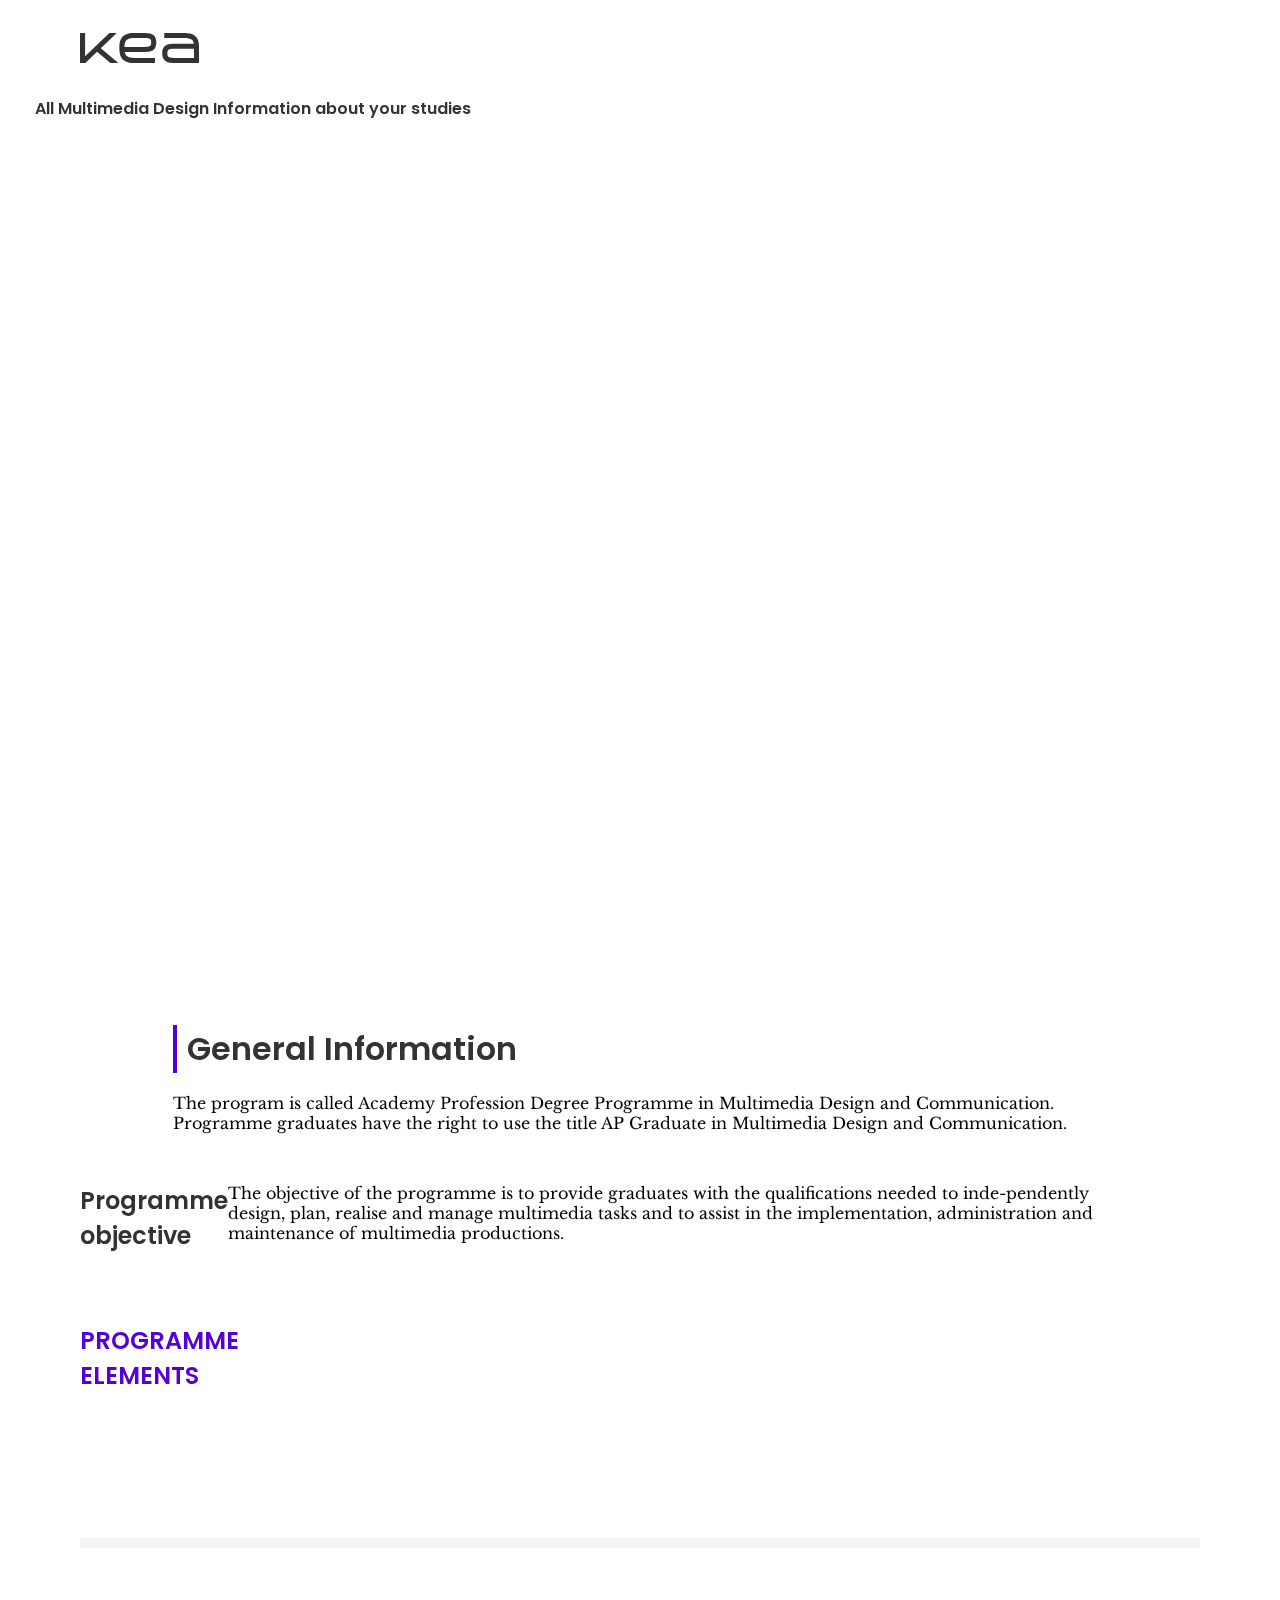
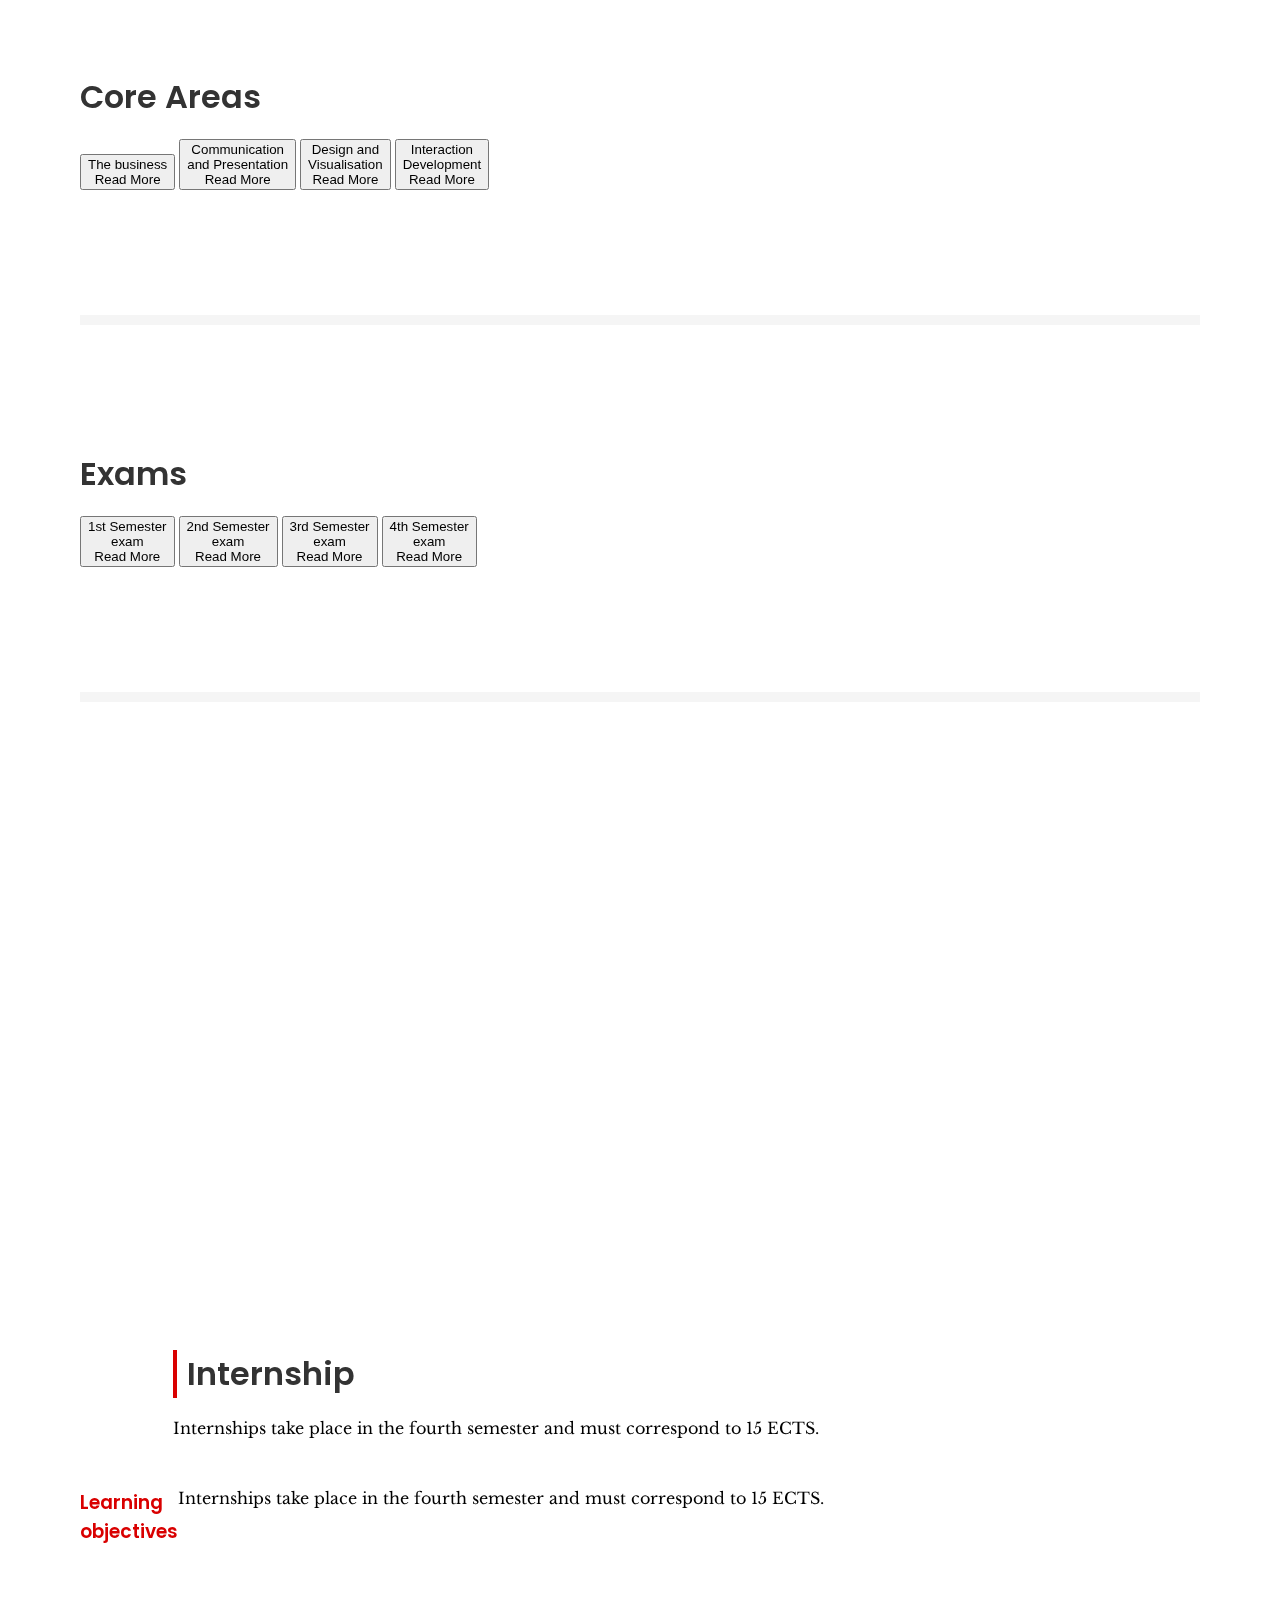
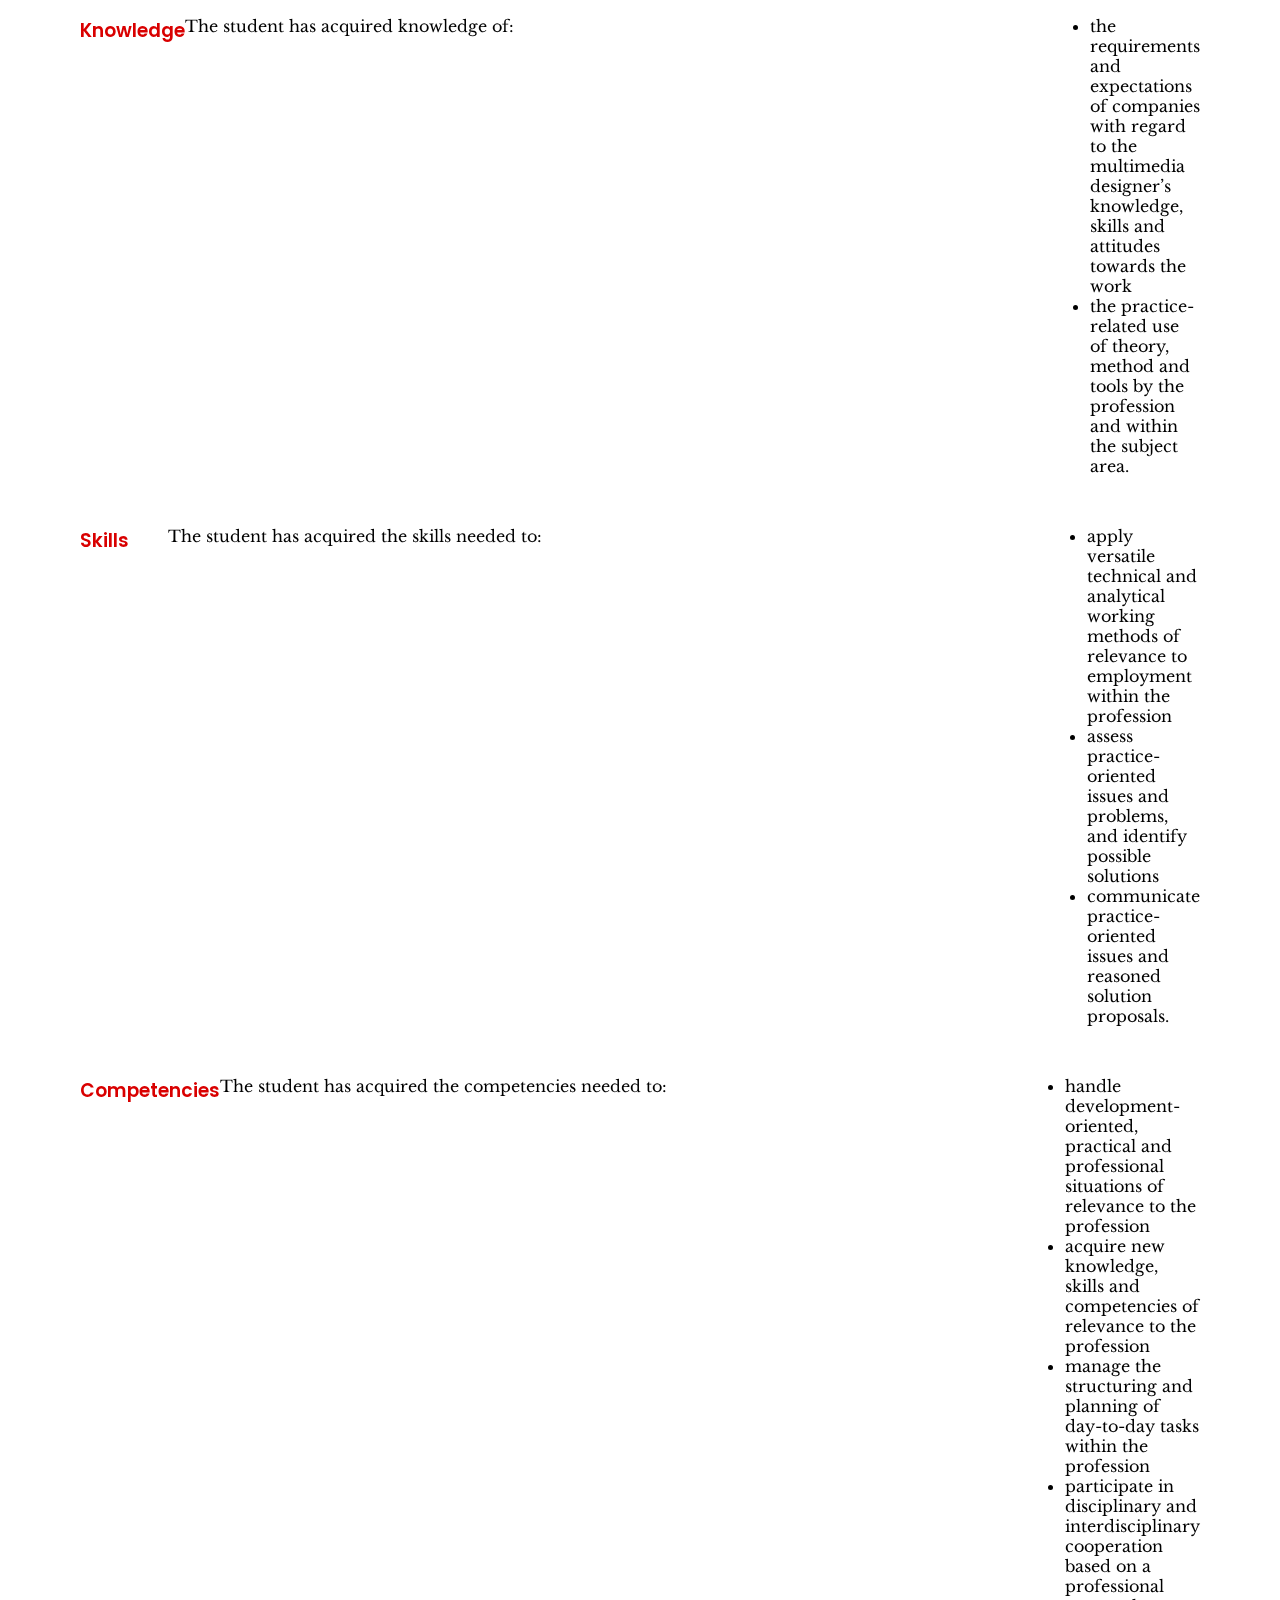
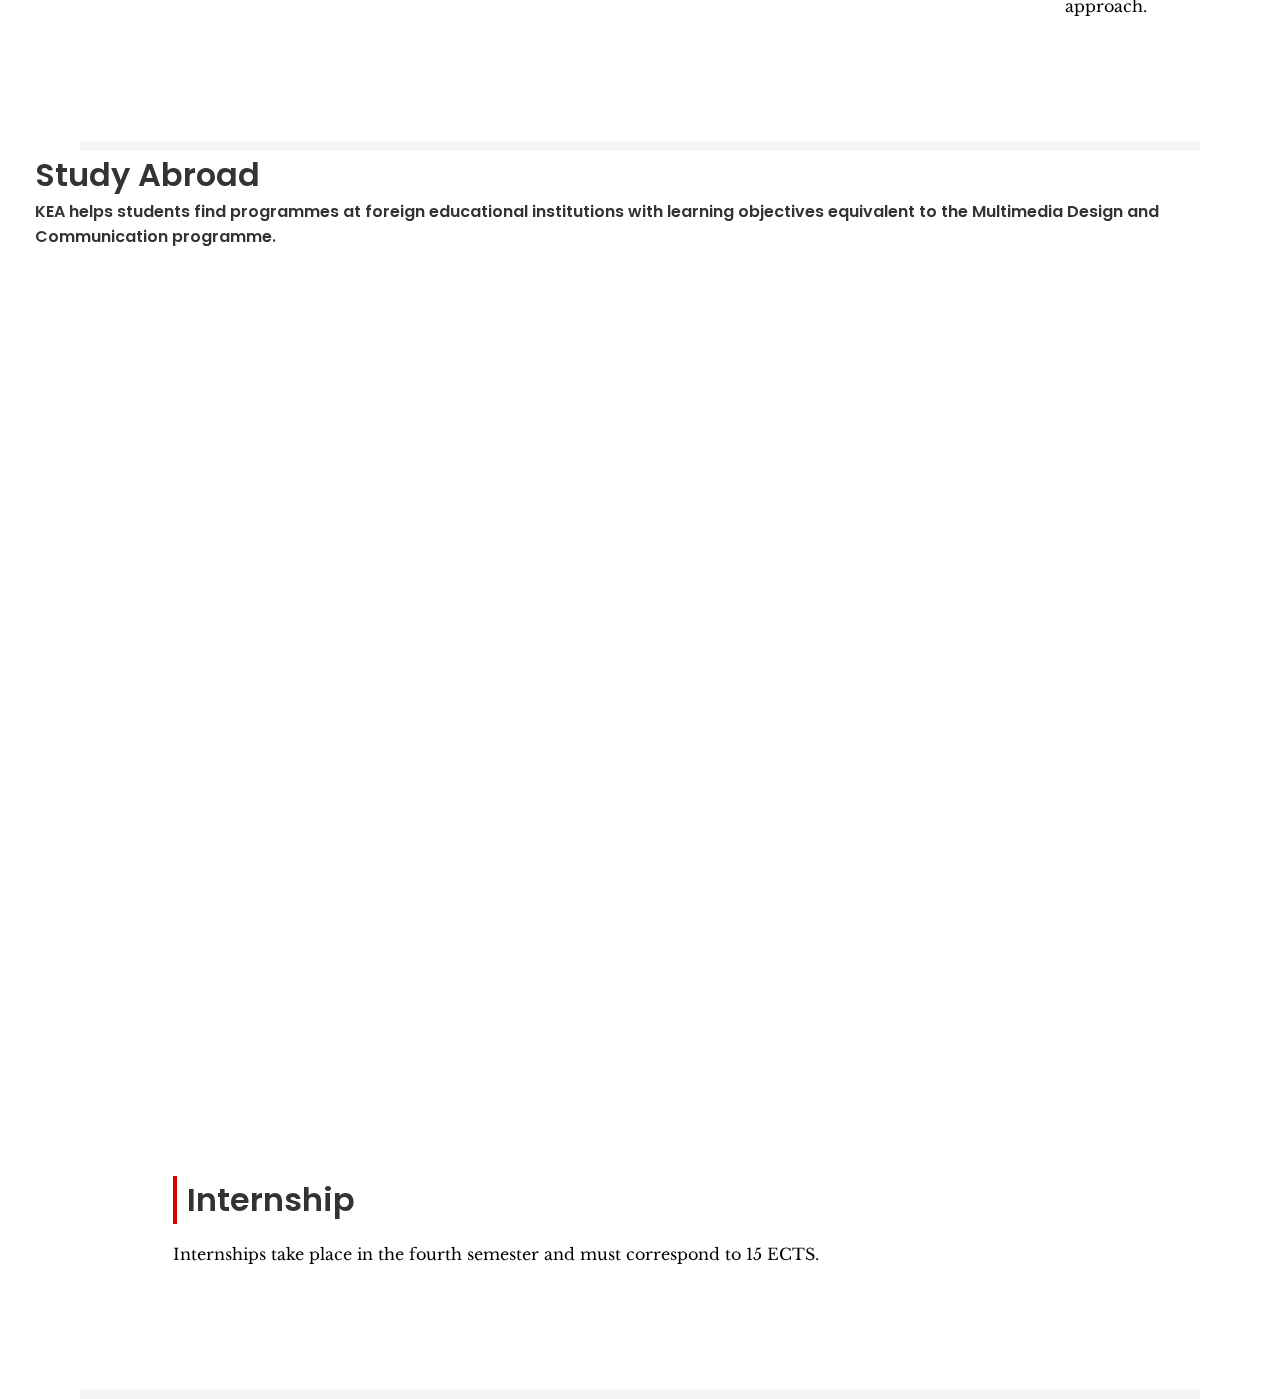
==== commit e3f457db: "Merge branch 'master' into modalWindow" ====
--- a/index.html
+++ b/index.html
@@ -14,6 +14,11 @@
 <body onload="mouseover01(),mouseover02(),mouseover3(),mouseover4(),mouseover5(),mouseover6()">
 
 <header>
+  <!--Burger Menu Start-->
+
+  <!--Burger Menu End-->
+
+  <!--Navigation Desktop Start-->
   <div class="navwrapp">
     <a class="logo" href="#"><img src="images/logo.svg" alt="logo"></a>
     <nav class="navigation">
@@ -25,6 +30,7 @@
       <a href="#StudyAbroad" id="color6">Study Abroad</a>
     </nav>
   </div>
+  <!--Navigation Desktop End-->
 </header>
 
 <main>
@@ -43,28 +49,27 @@
   <section id="generalInfo" class="generalInfo resethigh">
     <div class="SectionContentWrapp">
       <div class="sectionTextContainer">
-        <h1>General Information</h1>
-        <p>The programme title is Academy Profession Degree Programme in Multimedia Design and Communication. The programme is an academy profession programme corresponding to 120 ECTS credits</p>
-      </div>
-      <div class="sectionTextContainer">
-        <h1>Programme Objective</h1>
-        <p>The objective of the programme is to provide graduates with the qualifications needed to independently design, plan, realise and manage multimedia tasks and to assist in the implementation, administration and maintenance of multimedia productions.</p>
-      </div>
-      <div class="sectionTextContainer">
-        <h1>Overview of programme elements, internships and exams</h1>
-        <p>It comprises two compulsory programme elements: Multimedia Production Basic (60 ECTS) and Multimedia Production Advanced (20 ECTS). The programme also includes an internship (15 ECTS), elective programme elements (10 ECTS) and a final project (15 ECTS).</p>
+        <h1 class="purpletextborder">General Information</h1>
+        <p>The program is called Academy Profession Degree Programme in Multimedia Design and Communication. Programme graduates have the right to use the title AP Graduate in Multimedia Design and Communication.</p>
+      </div>
+      <div class="sectionTextContainer">
+        <h2>Programme objective</h2>
+        <p>The objective of the programme is to provide graduates with the qualifications needed to inde-pendently design, plan, realise and manage multimedia tasks and to assist in the implementation, administration and maintenance of multimedia productions.</p>
+      </div>
+      <div class="sectionTextContainer">
         <div class="sectionHeaderBox boxPurple">
-          <h1>PROGRAMME ELEMENTS</h1>
+          <h2 class="purpletext">PROGRAMME ELEMENTS</h2>
         </div>
-
-      </div>
-
-    </div>
-  </section>
-
-  <section id="CoreAreas" class="CoreAreas">
+      </div>
+
+    </div>
+  </section>
+
+  <section id="CoreAreas" class="CoreAreas resethigh">
     <div class="SectionContentWrapp">
+
       <div class="sectionTextContainer full-width-container">
+
         <h1 class="core-areas-title">Core Areas</h1><br>
         <div class="modal-column">
 
@@ -228,7 +233,43 @@
 
         </div>
 
-
+<!--
+        <h1 class="pinktextborder">Core Areas</h1>
+        <h2 class="pinktext">Business</h2>
+        <p>The core area is intended to provide the student with the qualifications needed to incorporate organisational aspects into multimedia development and use, and to enable the student to plan, manage and carry out a development project.</p>
+        <p class="pinktext">10 ECTS</p>
+      </div>
+      <div class="sectionTextContainer">
+        <h3 class="pinktext">Knowledge</h3>
+        <p>The student has gained development-based knowledge and an understanding of:</p>
+      </div>
+      <div class="sectionTextContainer">
+        <ul>
+          <li>key communication theory and method applied in the multimedia field</li>
+          <li>key marketing theory and method applied in the multimedia field</li>
+          <li>key applied communicative tools and techniques and genres</li>
+          <li>key concepts in the field of media sociology (the use of digital media by different social groups, both historically and currently).</li>
+        </ul>
+      </div>
+      <div class="sectionTextContainer">
+        <h3 class="pinktext">Skills</h3>
+        <p>The student has acquired the skills needed to:</p>
+      </div>
+      <div class="sectionTextContainer">
+        <ul>
+          <li>collect and assess empirical data on target groups and situations</li>
+          <li>apply key methods and tools to describe a target group in relation to multimedia tasks</li>
+          <li>assess and produce communication aimed at selected target groups</li>
+          <li>apply key methods and tools to build and assess information architecture, including structuring, planning and communicating information</li>
+          <li>apply key methods and tools to plan and conduct user tests</li>
+          <li>summarise and communicate a development project in the form of a report</li>
+          <li>sapply key methods and tools for stakeholder presentations</li>
+          <li>assess and apply communication elements in various media productions</li>
+          <li>assess the importance of cultural factors to national and international communication</li>
+          <li>assess connections between cultural identity and forms of expression</li>
+          <li>identify, select and present communication strategies and forms of communication for undertaking multimedia tasks in a globalised society.</li>
+        </ul>
+-->
       </div>
     </div>
   </section>
@@ -237,6 +278,7 @@
     <div class="SectionContentWrapp">
       <div class="sectionTextContainer full-width-container">
         <h1 class="core-areas-title">Exams</h1><br>
+
         <div class="modal-column">
 
             <!--Call your modal-->
@@ -367,26 +409,68 @@
             </div>
 
         </div>
-      </div>
-    </div>
-  </section>
-
-  <section id="Internship" class="Internship">
+
+      </div>
+    </div>
+  </section>
+
+  <section id="Internship" class="Internship resethigh">
     <div class="SectionContentWrapp">
       <div class="sectionTextContainer">
-        <h1>Internship</h1>
+        <h1 class="redtextborder">Internship</h1>
         <p>Internships take place in the fourth semester and must correspond to 15 ECTS.</p>
-        <div class="sectionHeaderBox boxRed">
-          <h1>KNOWLEDGE</h1>
+      </div>
+      <div class="sectionTextContainer">
+        <h3 class="redtext">Learning objectives</h3>
+        <p>Internships take place in the fourth semester and must correspond to 15 ECTS.</p>
+      </div>
+      <div class="sectionTextContainer">
+        <h3 class="redtext">Knowledge</h3>
+        <p>The student has acquired knowledge of:</p>
+        <ul>
+          <li>the requirements and expectations of companies with regard to the multimedia designer’s knowledge, skills and attitudes towards the work</li>
+          <li>the practice-related use of theory, method and tools by the profession and within the subject area. </li>
+        </ul>
+      </div>
+      <div class="sectionTextContainer">
+        <h3 class="redtext">Skills</h3>
+        <p>The student has acquired the skills needed to:</p>
+        <ul>
+          <li>apply versatile technical and analytical working methods of relevance to employment within the profession</li>
+          <li>assess practice-oriented issues and problems, and identify possible solutions</li>
+          <li>communicate practice-oriented issues and reasoned solution proposals.</li>
+        </ul>
+      </div>
+      <div class="sectionTextContainer">
+        <h3 class="redtext">Competencies</h3>
+        <p>The student has acquired the competencies needed to:</p>
+        <ul>
+          <li>handle development-oriented, practical and professional situations of relevance to the profession</li>
+          <li>acquire new knowledge, skills and competencies of relevance to the profession</li>
+          <li>manage the structuring and planning of day-to-day tasks within the profession</li>
+          <li>participate in disciplinary and interdisciplinary cooperation based on a professional approach.</li>
+        </ul>
+      </div>
+    </div>
+  </section>
+
+  <section id="StudyAbroad" class="StudyAbroadPicture">
+    <div class="colorboxstudy"></div>
+    <div class="sectionContainer">
+      <div class="sectionIntroContent">
+        <div class="studyAbroadHeaderBox">
+          <h1>Study Abroad</h1>
+          <h4>KEA helps students find programmes at foreign educational institutions with learning objectives equivalent to the Multimedia Design and Communication programme.</h4>
         </div>
       </div>
     </div>
   </section>
 
-  <section id="StudyAbroad" class="StudyAbroad">
+  <section id="StudyAbroad" class="StudyAbroad resethigh">
     <div class="SectionContentWrapp">
       <div class="sectionTextContainer">
-        <h1>Internship</h1>
+        <h1 class="redtextborder">Internship</h1>
+        <p>Internships take place in the fourth semester and must correspond to 15 ECTS.</p>
       </div>
     </div>
   </section>
--- a/css/style.css
+++ b/css/style.css
@@ -7,7 +7,7 @@
   --teal: #04756F;
 
   --gray: #666;
-  --black: #111;
+  --black: #333;
   --white: #fff;
   ---whitesmoke: whitesmoke;
 
@@ -23,8 +23,51 @@
   --fontNavigation: 'Roboto', sans-serif;
   --fontParagraph: 'Libre Baskerville', serif;
 }
-
 /*General_______________*/
+
+
+.purpletextborder{
+  border-left: 4px solid var(--purple);
+  padding-left: 10px;
+  margin-bottom: 20px;
+}
+
+.pinktextborder{
+  border-left: 4px solid var(--pink);
+  padding-left: 10px;
+  margin-bottom: 20px;
+}
+
+.bluetextborder{
+  border-left: 4px solid var(--blue);
+  padding-left: 10px;
+  margin-bottom: 20px;
+}
+
+.redtextborder{
+  border-left: 4px solid var(--red);
+  padding-left: 10px;
+  margin-bottom: 20px;
+}
+
+.tealtextborder{
+  border-left: 4px solid var(--teal);
+  padding-left: 10px;
+  margin-bottom: 20px;
+}
+
+.purpletext{
+  color: var(--purple);
+}
+
+.pinktext{
+  color: var(--pink);
+}
+
+.redtext{
+  color: var(--red);
+}
+
 * {
   box-sizing: border-box;
   margin: 0;
@@ -33,7 +76,6 @@
 body{
   margin: 0;
   font-size: 16px;
-  -webkit-font-smoothing: antialiased!important;
 }
 
 header{
@@ -56,8 +98,14 @@
 
 
 /*Typograpy_______________*/
-h1,h2,h3{
+h1, h2, h3, h4{
   font-family: var(--fontHeading);
+  font-weight: 600;
+  color: var(--black);
+}
+
+h2, h3{
+  margin-bottom: 20px;
 }
 
 nav a{
@@ -69,13 +117,23 @@
   color: var(--black);
 }
 
-p{
+p, ul, li{
   font-family: var(--fontParagraph);
 }
+
+
 /*_______________Typograpy*/
 
 
-/*Navigation Desktop_______________*/
+/*Main Padding_______________*/
+main, header{
+  padding-left: calc(0rem + ((1vw - 3.85px) * 3.861)); /*0-50*/
+  padding-right: calc(0rem + ((1vw - 3.85px) * 3.861)); /*0-50*/
+}
+/*_______________Main Padding*/
+
+
+/*Burger Navihgation_______________*/
 .navwrapp{
   max-width: 1120px;
   height: 100px;
@@ -86,41 +144,11 @@
 }
 
 .navigation{
-  height: 100px;
-  display: flex;
-  align-items: stretch;
-}
-
-nav a {
-	padding: 0 18px;
-  display: flex;
-  align-items: center;
-
-	-webkit-transition: all 0.2s ease-out;
-	-moz-transition: all 0.2s ease-out;
-	-ms-transition: all 0.2s ease-out;
-	-o-transition: all 0.2s ease-out;
-	transition: all 0.2s ease-out;
-}
-
-nav a.active {
-  padding-top: 30px;
-  border-bottom: 5px solid var(--orange);
-}
-
-nav a:hover {
-  padding-top: 10px;
-  border-bottom: 5px solid var(--black);
-}
-/*_______________Navigation Desktop*/
-
-
-/*Main Padding_______________*/
-main{
-  padding-left: calc(0rem + ((1vw - 3.85px) * 3.861)); /*0-50*/
-  padding-right: calc(0rem + ((1vw - 3.85px) * 3.861)); /*0-50*/
-}
-/*_______________Main Padding*/
+  display: none;
+}
+/*_______________Burger Navigation*/
+
+
 
 
 /*SectionContainer_______________*/
@@ -144,12 +172,16 @@
   grid-template-columns: repeat(12,1fr);
   grid-template-rows: auto;
 }
+
 .full-width-container{
     width: 100%;
     display: block;
 }
   h1, p{
     grid-column: 2/12;
+    
+  h1, h2, h3, p, ul, li{
+    grid-column: 2/10;
   }
 /*_______________SectionContainer*/
 
@@ -166,6 +198,17 @@
   filter: saturate(200%) brightness(200%);
   opacity: 0.5;
 }
+
+.colorboxstudy{
+  height: 100vh;
+  width: 40vw;
+  max-width: 800px;
+  position: absolute;
+  z-index: 1;
+  background-image: linear-gradient(90deg, var(--teal), #09CCBE);
+  filter: saturate(200%) brightness(200%);
+  opacity: 0.5;
+}
 /*_______________Colorbox*/
 
 
@@ -173,6 +216,7 @@
 /*Section Intro Content_______________*/
 .sectionIntroContent{
   max-width: 1120px;
+  height: 100vh;
   margin: auto;
   display: grid;
   grid-template-columns: repeat(12,1fr);
@@ -188,8 +232,17 @@
   border-left: 10px solid var(--orange);
   background-color: var(--white);
 
-  grid-column: 1/-1;
-  grid-row: 6;
+  grid-column: 1/11;
+  grid-row: 5;
+}
+.studyAbroadHeaderBox{
+  padding: 20px;
+  z-index: 3;
+  border-left: 10px solid var(--teal);
+  background-color: var(--white);
+
+  grid-column: 1/11;
+  grid-row: 5;
 }
 /*_______________Intro Header Box*/
 
@@ -274,576 +327,22 @@
   background-color: var(---whitesmoke);
   /*background-color: var(--lightred);*/
 }
+.StudyAbroadPicture{
+  background-image: url(../images/studyabroad02.png);
+  background-position: 20% 100%;
+  background-size: cover;
+  background-repeat: no-repeat;
+  border-left: calc(0.625rem + ((1vw - 3.6px) * 1.5152)) solid var(--teal);  /*10-30*/
+  padding-right: calc(0.625rem + ((1vw - 3.6px) * 1.5152)); /*10-30*/
+  background-color: var(---whitesmoke);
+  /*background-color: var(--lightteal);*/
+}
 .StudyAbroad{
   border-left: calc(0.625rem + ((1vw - 3.6px) * 1.5152)) solid var(--teal);  /*10-30*/
   padding-right: calc(0.625rem + ((1vw - 3.6px) * 1.5152)); /*10-30*/
   background-color: var(---whitesmoke);
   /*background-color: var(--lightteal);*/
 }
-
-
-
-
-
-/*---------------MODAL------------------*/
-
-.modal-sections{
-    width: 100%;
-}
-.cd-main {
-  overflow-x: hidden;
-}
-.cd-main::before {
-  /* never visible - this is used in jQuery to check the current MQ */
-  display: none;
-  content: 'mobile';
-}
-.cd-main > * {
-  -webkit-transition: -webkit-transform 0.5s 0.4s;
-  -moz-transition: -moz-transform 0.5s 0.4s;
-  transition: transform 0.5s 0.4s;
-}
-.cd-main.fold-is-open > * {
-  /* on mobile - translate .cd-main content to the right when the .cd-folding-panel is open */
-  -webkit-transform: translateX(100%);
-  -moz-transform: translateX(100%);
-  -ms-transform: translateX(100%);
-  -o-transform: translateX(100%);
-  transform: translateX(100%);
-  -webkit-transition: -webkit-transform 0.5s 0s;
-  -moz-transition: -moz-transform 0.5s 0s;
-  transition: transform 0.5s 0s;
-}
-@media only screen and (min-width: 600px) {
-  .cd-main.fold-is-open > * {
-    -webkit-transform: translateX(600px);
-    -moz-transform: translateX(600px);
-    -ms-transform: translateX(600px);
-    -o-transform: translateX(600px);
-    transform: translateX(600px);
-  }
-}
-@media only screen and (min-width: 1100px) {
-  .cd-main::before {
-    /* never visible - this is used in jQuery to check the current MQ */
-    content: 'desktop';
-  }
-  .cd-main.fold-is-open > * {
-    /* reset style - on bigger devices we translate the gallery items */
-    -webkit-transform: translateX(0);
-    -moz-transform: translateX(0);
-    -ms-transform: translateX(0);
-    -o-transform: translateX(0);
-    transform: translateX(0);
-  }
-}
-
-.cd-gallery::after {
-  clear: both;
-  content: "";
-  display: table;
-}
-.cd-gallery::before {
-  /* this is the dark layer covering the .cd-gallery when the .cd-folding-panel is open */
-  display: block;
-  content: '';
-  position: absolute;
-  z-index: 1;
-  top: 0;
-  left: 0;
-  height: 100%;
-  width: 100%;
-  background-color: rgba(28, 23, 38, 0.6);
-  opacity: 0;
-  visibility: hidden;
-  -webkit-transition: opacity 0.5s 0.4s, visibility 0s 0.9s;
-  -moz-transition: opacity 0.5s 0.4s, visibility 0s 0.9s;
-  transition: opacity 0.5s 0.4s, visibility 0s 0.9s;
-}
-.fold-is-open .cd-gallery::before {
-  visibility: visible;
-  opacity: 1;
-  -webkit-transition: opacity 0.5s 0s, visibility 0s 0s;
-  -moz-transition: opacity 0.5s 0s, visibility 0s 0s;
-  transition: opacity 0.5s 0s, visibility 0s 0s;
-}
-
-.cd-item {
-  width: 100%;
-  height: 300px;
-  text-align: center;
-  /* Force Hardware Acceleration */
-  -webkit-transform: translateZ(0);
-  -moz-transform: translateZ(0);
-  -ms-transform: translateZ(0);
-  -o-transform: translateZ(0);
-  transform: translateZ(0);
-  -webkit-backface-visibility: hidden;
-  backface-visibility: hidden;
-  -webkit-transition: -webkit-transform 0.5s 0.4s;
-  -moz-transition: -moz-transform 0.5s 0.4s;
-  transition: transform 0.5s 0.4s;
-}
-.cd-item > a {
-  display: table;
-  height: 100%;
-  width: 100%;
-  overflow: hidden;
-  color: #ffffff;
-  -webkit-font-smoothing: antialiased;
-  -moz-osx-font-smoothing: grayscale;
-}
-.cd-item > a.dark-text {
-  color: #363558;
-}
-.cd-item > a.dark-text b {
-  border-color: #363558;
-}
-.cd-item div {
-  display: table-cell;
-  vertical-align: middle;
-}
-.cd-item:nth-of-type(1) {
-  background-color: #363558;
-}
-.cd-item:nth-of-type(2) {
-  background-color: #544173;
-}
-.cd-item:nth-of-type(3) {
-  background-color: #dadcdc;
-}
-.cd-item:nth-of-type(4) {
-  background-color: #65d29b;
-}
-.cd-item h2 {
-  font-size: 2.2rem;
-}
-.cd-item p {
-  line-height: 1.2;
-  font-size: 1.4rem;
-  opacity: 0.6;
-  padding: 1em 0;
-}
-.cd-item b {
-  display: inline-block;
-  font-size: 1.2rem;
-  font-weight: bold;
-  text-transform: uppercase;
-  letter-spacing: 1px;
-  padding: 1em 1.3em;
-  border-radius: 50em;
-  border: 1px solid #ffffff;
-}
-@media only screen and (min-width: 1100px) {
-  .cd-item {
-    width: 50%;
-    float: left;
-    height: 520px;
-    -webkit-transition: -webkit-transform 0.5s 0.4s;
-    -moz-transition: -moz-transform 0.5s 0.4s;
-    transition: transform 0.5s 0.4s;
-  }
-  .cd-item h2 {
-    font-size: 3rem;
-  }
-  .cd-item p {
-    font-size: 1.6rem;
-  }
-  .cd-item h2, .cd-item p {
-    -webkit-transform: translateY(30px);
-    -moz-transform: translateY(30px);
-    -ms-transform: translateY(30px);
-    -o-transform: translateY(30px);
-    transform: translateY(30px);
-    -webkit-transition: -webkit-transform 0.3s 0.1s;
-    -moz-transition: -moz-transform 0.3s 0.1s;
-    transition: transform 0.3s 0.1s;
-  }
-  .cd-item b {
-    opacity: 0;
-    -webkit-transform: translateY(20px);
-    -moz-transform: translateY(20px);
-    -ms-transform: translateY(20px);
-    -o-transform: translateY(20px);
-    transform: translateY(20px);
-    -webkit-transition: opacity 0.3s 0s, -webkit-transform 0.3s 0s;
-    -moz-transition: opacity 0.3s 0s, -moz-transform 0.3s 0s;
-    transition: opacity 0.3s 0s, transform 0.3s 0s;
-  }
-  .no-touch .cd-item a:hover h2, .no-touch .cd-item a:hover p {
-    -webkit-transform: translateY(0);
-    -moz-transform: translateY(0);
-    -ms-transform: translateY(0);
-    -o-transform: translateY(0);
-    transform: translateY(0);
-    -webkit-transition: -webkit-transform 0.3s 0s;
-    -moz-transition: -moz-transform 0.3s 0s;
-    transition: transform 0.3s 0s;
-  }
-  .no-touch .cd-item a:hover b {
-    opacity: 1;
-    -webkit-transform: translateY(0);
-    -moz-transform: translateY(0);
-    -ms-transform: translateY(0);
-    -o-transform: translateY(0);
-    transform: translateY(0);
-    -webkit-transition: opacity 0.3s 0.1s, -webkit-transform 0.3s 0.1s;
-    -moz-transition: opacity 0.3s 0.1s, -moz-transform 0.3s 0.1s;
-    transition: opacity 0.3s 0.1s, transform 0.3s 0.1s;
-  }
-  .fold-is-open .cd-item {
-    -webkit-transition: -webkit-transform 0.5s 0s;
-    -moz-transition: -moz-transform 0.5s 0s;
-    transition: transform 0.5s 0s;
-    -webkit-transform: translateX(-400px);
-    -moz-transform: translateX(-400px);
-    -ms-transform: translateX(-400px);
-    -o-transform: translateX(-400px);
-    transform: translateX(-400px);
-  }
-  .fold-is-open .cd-item:nth-of-type(2n) {
-    -webkit-transform: translateX(400px);
-    -moz-transform: translateX(400px);
-    -ms-transform: translateX(400px);
-    -o-transform: translateX(400px);
-    transform: translateX(400px);
-  }
-}
-
-/* --------------------------------
-
-folding panel
-
--------------------------------- */
-.cd-folding-panel {
-  position: fixed;
-  z-index: 1;
-  top: 0;
-  left: 0;
-  height: 100vh;
-  width: 100%;
-  visibility: hidden;
-  overflow: hidden;
-  -webkit-transition: visibility 0s 0.9s;
-  -moz-transition: visibility 0s 0.9s;
-  transition: visibility 0s 0.9s;
-}
-.cd-folding-panel .fold-left,
-.cd-folding-panel .fold-right {
-  /* the :after elements of .fold-left and .fold-right are the 2 fold sides */
-  width: 100%;
-  height: 100vh;
-  overflow: hidden;
-  position: relative;
-  /* enable a 3D-space for children elements */
-  -webkit-perspective: 2000px;
-  -moz-perspective: 2000px;
-  perspective: 2000px;
-}
-.cd-folding-panel .fold-left::after,
-.cd-folding-panel .fold-right::after {
-  /* 2 fold sides */
-  content: '';
-  position: absolute;
-  top: 0;
-  left: 0;
-  height: 100%;
-  width: 100%;
-  /* Force Hardware Acceleration */
-  -webkit-transform: translateZ(0);
-  -moz-transform: translateZ(0);
-  -ms-transform: translateZ(0);
-  -o-transform: translateZ(0);
-  transform: translateZ(0);
-  -webkit-backface-visibility: hidden;
-  backface-visibility: hidden;
-  -webkit-transition: -webkit-transform 0.5s 0.4s, background-color 0.5s 0.4s;
-  -moz-transition: -moz-transform 0.5s 0.4s, background-color 0.5s 0.4s;
-  transition: transform 0.5s 0.4s, background-color 0.5s 0.4s;
-}
-.cd-folding-panel .fold-right {
-  -webkit-perspective-origin: 0% 50%;
-  -moz-perspective-origin: 0% 50%;
-  perspective-origin: 0% 50%;
-}
-.cd-folding-panel .fold-right::after {
-  -webkit-transform-origin: right center;
-  -moz-transform-origin: right center;
-  -ms-transform-origin: right center;
-  -o-transform-origin: right center;
-  transform-origin: right center;
-  -webkit-transform: translateX(-100%) rotateY(-90deg);
-  -moz-transform: translateX(-100%) rotateY(-90deg);
-  -ms-transform: translateX(-100%) rotateY(-90deg);
-  -o-transform: translateX(-100%) rotateY(-90deg);
-  transform: translateX(-100%) rotateY(-90deg);
-  background-color: #c0c3c3;
-}
-.cd-folding-panel .fold-left {
-  /* on mobile only the right fold side is visible */
-  display: none;
-}
-.cd-folding-panel .fold-left::after {
-  background-color: #f9fafa;
-}
-.cd-folding-panel .cd-close {
-  /* 'X' close icon */
-  position: absolute;
-  z-index: 1;
-  display: inline-block;
-  top: 10px;
-  right: 10px;
-  height: 44px;
-  width: 44px;
-  /* image replacement */
-  overflow: hidden;
-  text-indent: 100%;
-  white-space: nowrap;
-  opacity: 0;
-  -webkit-transition: opacity 0.2s 0s;
-  -moz-transition: opacity 0.2s 0s;
-  transition: opacity 0.2s 0s;
-}
-.cd-folding-panel .cd-close::after, .cd-folding-panel .cd-close::before {
-  /* lines of 'X' icon */
-  content: '';
-  position: absolute;
-  height: 3px;
-  width: 32px;
-  left: 50%;
-  top: 50%;
-  background-color: #544173;
-  -webkit-backface-visibility: hidden;
-  backface-visibility: hidden;
-  -webkit-transition: opacity 0.2s;
-  -moz-transition: opacity 0.2s;
-  transition: opacity 0.2s;
-}
-.cd-folding-panel .cd-close::after {
-  -webkit-transform: translateX(-50%) translateY(-50%) rotate(45deg);
-  -moz-transform: translateX(-50%) translateY(-50%) rotate(45deg);
-  -ms-transform: translateX(-50%) translateY(-50%) rotate(45deg);
-  -o-transform: translateX(-50%) translateY(-50%) rotate(45deg);
-  transform: translateX(-50%) translateY(-50%) rotate(45deg);
-}
-.cd-folding-panel .cd-close::before {
-  -webkit-transform: translateX(-50%) translateY(-50%) rotate(-45deg);
-  -moz-transform: translateX(-50%) translateY(-50%) rotate(-45deg);
-  -ms-transform: translateX(-50%) translateY(-50%) rotate(-45deg);
-  -o-transform: translateX(-50%) translateY(-50%) rotate(-45deg);
-  transform: translateX(-50%) translateY(-50%) rotate(-45deg);
-}
-.cd-folding-panel.is-open {
-  visibility: visible;
-  -webkit-transition: visibility 0s 0s;
-  -moz-transition: visibility 0s 0s;
-  transition: visibility 0s 0s;
-}
-.cd-folding-panel.is-open .fold-right::after,
-.cd-folding-panel.is-open .fold-left::after {
-  -webkit-transform: translateX(0);
-  -moz-transform: translateX(0);
-  -ms-transform: translateX(0);
-  -o-transform: translateX(0);
-  transform: translateX(0);
-  -webkit-transition: -webkit-transform 0.5s 0s, background-color 0.5s 0s;
-  -moz-transition: -moz-transform 0.5s 0s, background-color 0.5s 0s;
-  transition: transform 0.5s 0s, background-color 0.5s 0s;
-}
-.cd-folding-panel.is-open .fold-right::after {
-  background-color: #f9fafa;
-}
-.cd-folding-panel.is-open .cd-close {
-  opacity: 1;
-  -webkit-transition: opacity 0.2s 0.5s;
-  -moz-transition: opacity 0.2s 0.5s;
-  transition: opacity 0.2s 0.5s;
-}
-@media only screen and (min-width: 600px) {
-  .cd-folding-panel {
-    width: 600px;
-  }
-}
-@media only screen and (min-width: 1100px) {
-  .cd-folding-panel {
-    left: 50%;
-    right: auto;
-    -webkit-transform: translateX(-50%);
-    -moz-transform: translateX(-50%);
-    -ms-transform: translateX(-50%);
-    -o-transform: translateX(-50%);
-    transform: translateX(-50%);
-    width: 800px;
-  }
-  .cd-folding-panel .fold-left,
-  .cd-folding-panel .fold-right {
-    width: 50%;
-    float: left;
-    height: 100%;
-  }
-  .cd-folding-panel .fold-right {
-    /* change perspective-origin so that the 2 fold sides have the same vanishing point */
-    -webkit-perspective-origin: 0% 50%;
-    -moz-perspective-origin: 0% 50%;
-    perspective-origin: 0% 50%;
-  }
-  .cd-folding-panel .fold-right::after {
-    -webkit-transform-origin: right center;
-    -moz-transform-origin: right center;
-    -ms-transform-origin: right center;
-    -o-transform-origin: right center;
-    transform-origin: right center;
-    -webkit-transform: translateX(-100%) rotateY(-90deg);
-    -moz-transform: translateX(-100%) rotateY(-90deg);
-    -ms-transform: translateX(-100%) rotateY(-90deg);
-    -o-transform: translateX(-100%) rotateY(-90deg);
-    transform: translateX(-100%) rotateY(-90deg);
-  }
-  .cd-folding-panel .fold-left {
-    display: block;
-    /* change perspective-origin so that the 2 fold sides have the same vanishing point */
-    -webkit-perspective-origin: 100% 50%;
-    -moz-perspective-origin: 100% 50%;
-    perspective-origin: 100% 50%;
-  }
-  .cd-folding-panel .fold-left::after {
-    -webkit-transform-origin: left center;
-    -moz-transform-origin: left center;
-    -ms-transform-origin: left center;
-    -o-transform-origin: left center;
-    transform-origin: left center;
-    -webkit-transform: translateX(100%) rotateY(90deg);
-    -moz-transform: translateX(100%) rotateY(90deg);
-    -ms-transform: translateX(100%) rotateY(90deg);
-    -o-transform: translateX(100%) rotateY(90deg);
-    transform: translateX(100%) rotateY(90deg);
-  }
-}
-
-.cd-fold-content {
-  position: absolute;
-  top: 0;
-  left: 0;
-  height: 100%;
-  width: 100%;
-  padding: 4em 2em;
-  visibility: hidden;
-  -webkit-transition: visibility 0s 0.4s;
-  -moz-transition: visibility 0s 0.4s;
-  transition: visibility 0s 0.4s;
-}
-.cd-fold-content > * {
-  opacity: 0;
-  -webkit-transform: translateY(20px);
-  -moz-transform: translateY(20px);
-  -ms-transform: translateY(20px);
-  -o-transform: translateY(20px);
-  transform: translateY(20px);
-}
-.cd-fold-content h2 {
-  font-size: 2.4rem;
-  -webkit-transition: -webkit-transform 0.2s 0.2s, opacity 0.2s 0.2s;
-  -moz-transition: -moz-transform 0.2s 0.2s, opacity 0.2s 0.2s;
-  transition: transform 0.2s 0.2s, opacity 0.2s 0.2s;
-}
-.cd-fold-content p, .cd-fold-content em {
-  line-height: 1.6;
-}
-.cd-fold-content em {
-  display: inline-block;
-  margin: 1em 0;
-  font-family: "Vollkorn", serif;
-  font-size: 1.8rem;
-  color: #7a78ae;
-  -webkit-transition: -webkit-transform 0.2s 0.1s, opacity 0.2s 0.1s;
-  -moz-transition: -moz-transform 0.2s 0.1s, opacity 0.2s 0.1s;
-  transition: transform 0.2s 0.1s, opacity 0.2s 0.1s;
-}
-.cd-fold-content p {
-  margin-bottom: 1em;
-  font-size: 1.4rem;
-  -webkit-transition: -webkit-transform 0.2s 0s, opacity 0.2s 0s;
-  -moz-transition: -moz-transform 0.2s 0s, opacity 0.2s 0s;
-  transition: transform 0.2s 0s, opacity 0.2s 0s;
-}
-.is-open .cd-fold-content {
-  overflow-y: auto;
-  -webkit-overflow-scrolling: touch;
-  visibility: visible;
-  -webkit-transition: visibility 0s 0.5s;
-  -moz-transition: visibility 0s 0.5s;
-  transition: visibility 0s 0.5s;
-}
-.is-open .cd-fold-content > * {
-  opacity: 1;
-  -webkit-transform: translateY(0);
-  -moz-transform: translateY(0);
-  -ms-transform: translateY(0);
-  -o-transform: translateY(0);
-  transform: translateY(0);
-}
-.is-open .cd-fold-content h2 {
-  -webkit-transition: -webkit-transform 0.2s 0.5s, opacity 0.2s 0.5s;
-  -moz-transition: -moz-transform 0.2s 0.5s, opacity 0.2s 0.5s;
-  transition: transform 0.2s 0.5s, opacity 0.2s 0.5s;
-}
-.is-open .cd-fold-content em {
-  -webkit-transition: -webkit-transform 0.2s 0.6s, opacity 0.2s 0.6s;
-  -moz-transition: -moz-transform 0.2s 0.6s, opacity 0.2s 0.6s;
-  transition: transform 0.2s 0.6s, opacity 0.2s 0.6s;
-}
-.is-open .cd-fold-content p {
-  -webkit-transition: -webkit-transform 0.2s 0.7s, opacity 0.2s 0.7s;
-  -moz-transition: -moz-transform 0.2s 0.7s, opacity 0.2s 0.7s;
-  transition: transform 0.2s 0.7s, opacity 0.2s 0.7s;
-}
-@media only screen and (min-width: 600px) {
-  .cd-fold-content h2 {
-    font-size: 3.2rem;
-  }
-}
-@media only screen and (min-width: 1100px) {
-  .cd-fold-content {
-    padding: 4em;
-  }
-  .cd-fold-content > * {
-    -webkit-transform: translateY(40px);
-    -moz-transform: translateY(40px);
-    -ms-transform: translateY(40px);
-    -o-transform: translateY(40px);
-    transform: translateY(40px);
-  }
-  .cd-fold-content em {
-    font-size: 2.2rem;
-  }
-  .cd-fold-content p {
-    font-size: 1.6rem;
-  }
-}
-
-/* --------------------------------
-
-Javascript disabled
-
--------------------------------- */
-.no-js .cd-fold-content.single-page {
-  position: static;
-  visibility: visible;
-  height: auto;
-  background-color: #dadcdc;
-}
-.no-js .cd-fold-content.single-page > * {
-  opacity: 1;
-  -webkit-transform: translateY(0);
-  -moz-transform: translateY(0);
-  -ms-transform: translateY(0);
-  -o-transform: translateY(0);
-  transform: translateY(0);
-}
-
-
-/*---------------END OF MODAL-----------*/
-
 .area-btn{
     padding: 2px 6px 3px;
     border-width: 0 !important;
@@ -1000,3 +499,99 @@
     padding: 25px 0 10px 0;
 }
 /*------------End of close button-------*/
+=======
+@media screen and (min-width: 992px){
+  /*Navigation Desktop_______________*/
+  .navwrapp{
+    max-width: 1120px;
+    height: 100px;
+    margin: auto;
+    display: flex;
+    justify-content: space-between;
+    align-items: center;
+  }
+
+  .navigation{
+    height: 80px;
+    display: flex;
+    align-items: stretch;
+  }
+
+  nav a {
+  	padding: 0 18px;
+    display: flex;
+    align-items: center;
+
+  	-webkit-transition: all 0.2s ease-out;
+  	-moz-transition: all 0.2s ease-out;
+  	-ms-transition: all 0.2s ease-out;
+  	-o-transition: all 0.2s ease-out;
+  	transition: all 0.2s ease-out;
+  }
+
+  nav a.active {
+    padding-top: 30px;
+    border-bottom: 5px solid var(--orange);
+  }
+
+  nav a:hover {
+    padding-top: 10px;
+    border-bottom: 5px solid var(--black);
+  }
+}
+
+@media screen and (min-width: 1680px){
+  h1{
+    font-size: 52px; /*52*/
+    line-height: 71px; /*71*/
+  }
+
+  h2{
+    font-size: 36px; /*36*/
+    line-height: 51px; /*51*/
+  }
+
+  h3{
+    font-size: 22px; /*22*/
+    line-height: 35px; /*35*/
+  }
+
+  p, ul, li{
+    font-size: 16px; /*16*/
+    line-height: 29px; /*29*/
+  }
+
+  /*Section Intro Content_______________*/
+  .sectionIntroContent{
+    max-width: 1120px;
+    height: 100vh;
+    margin: auto;
+    display: grid;
+    grid-template-columns: repeat(12,1fr);
+    grid-template-rows: repeat(8, 1fr);
+  }
+  /*_______________Section Intro Content*/
+
+
+  /*Intro Header Box_______________*/
+  .introHeaderBox{
+    padding: 20px;
+    z-index: 3;
+    border-left: 10px solid var(--orange);
+    background-color: var(--white);
+
+    grid-column: 1/7;
+    grid-row: 6;
+  }
+
+  .studyAbroadHeaderBox{
+    padding: 20px;
+    z-index: 3;
+    border-left: 10px solid var(--teal);
+    background-color: var(--white);
+
+    grid-column: 1/7;
+    grid-row: 6;
+  }
+  /*_______________Intro Header Box*/
+}
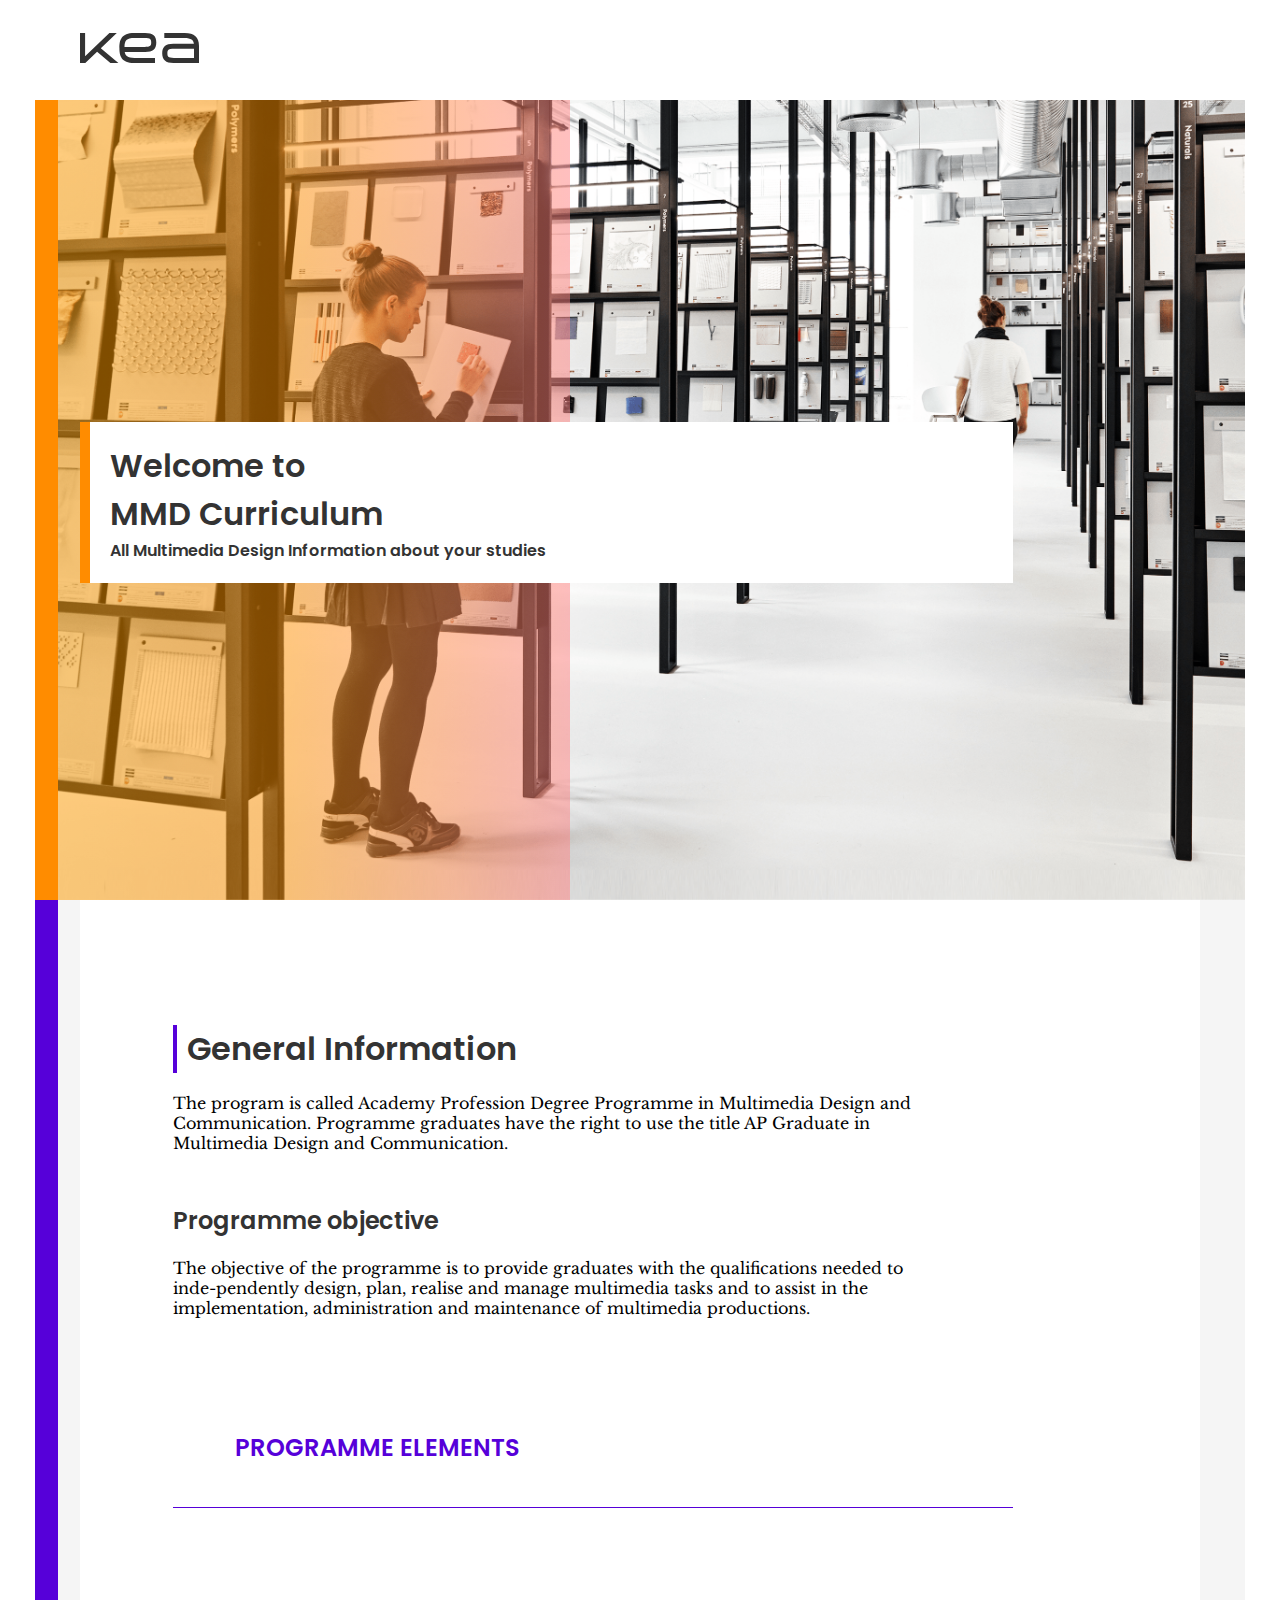
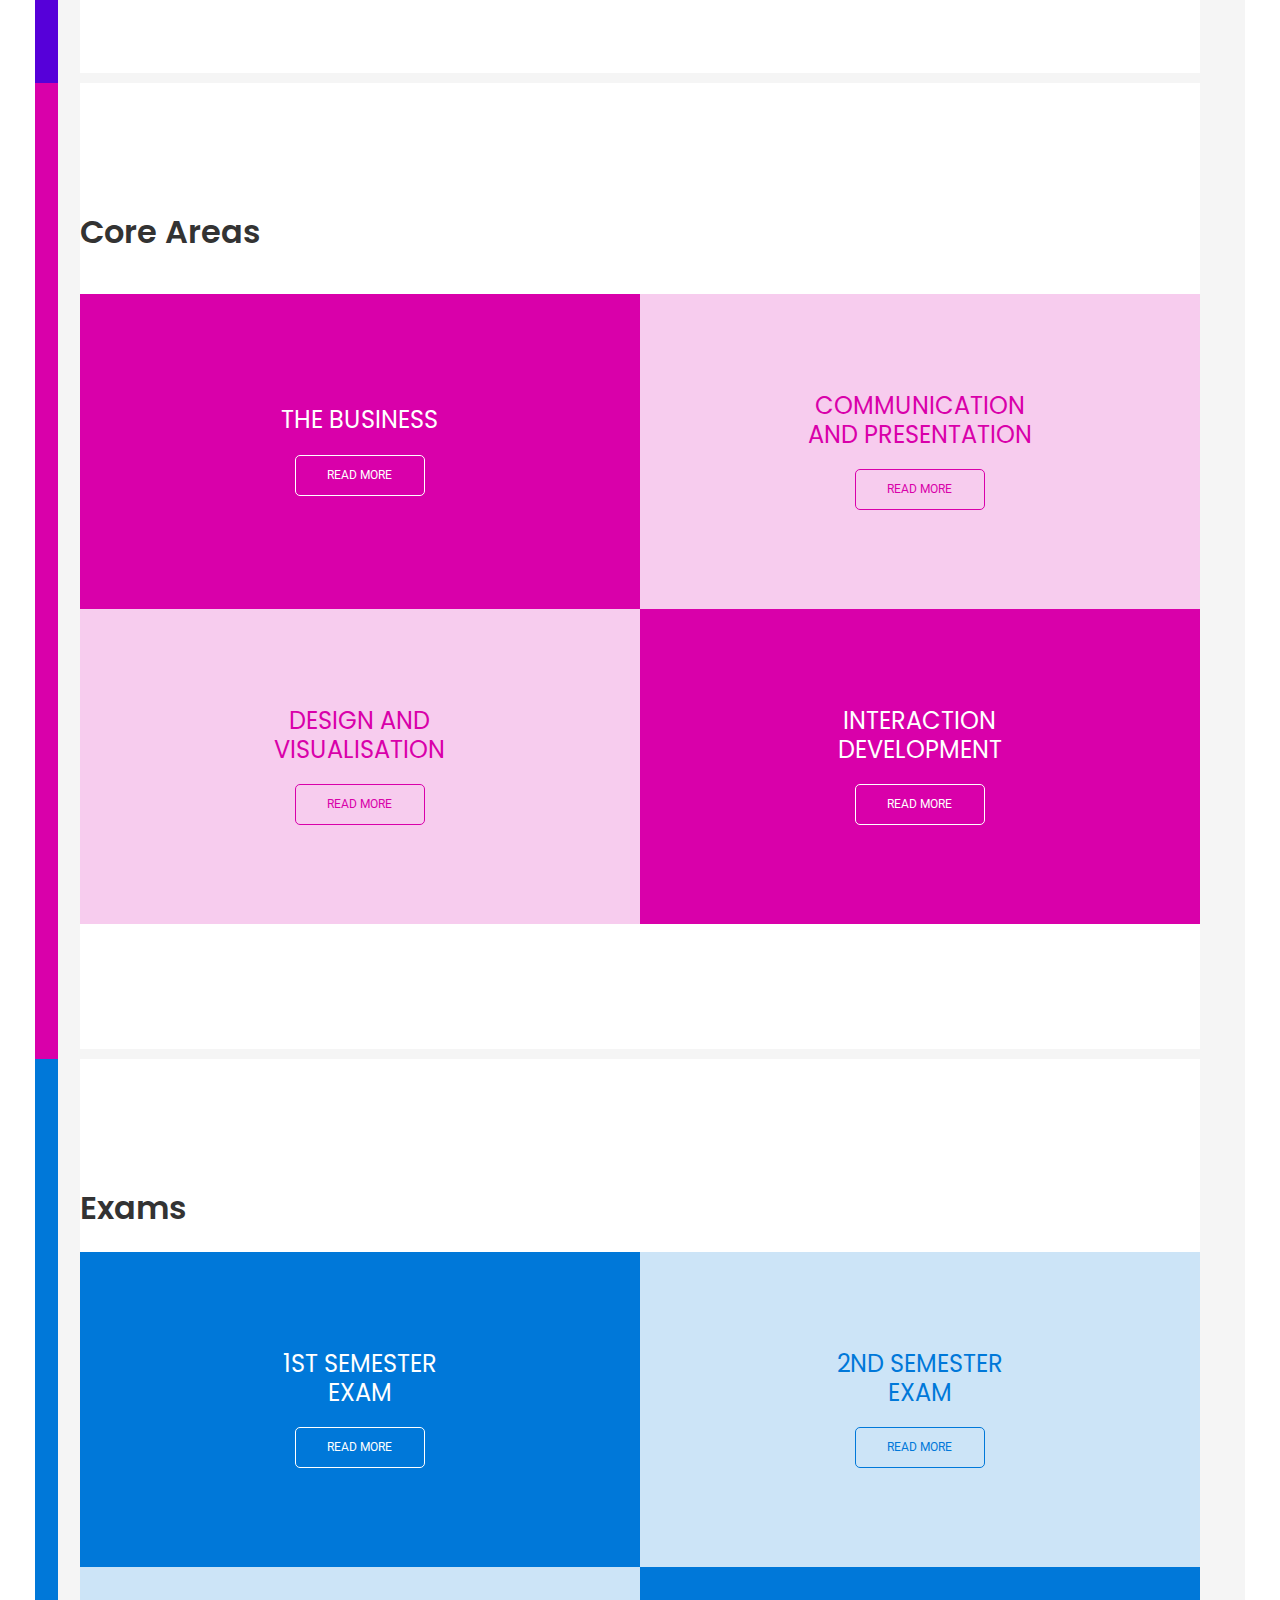
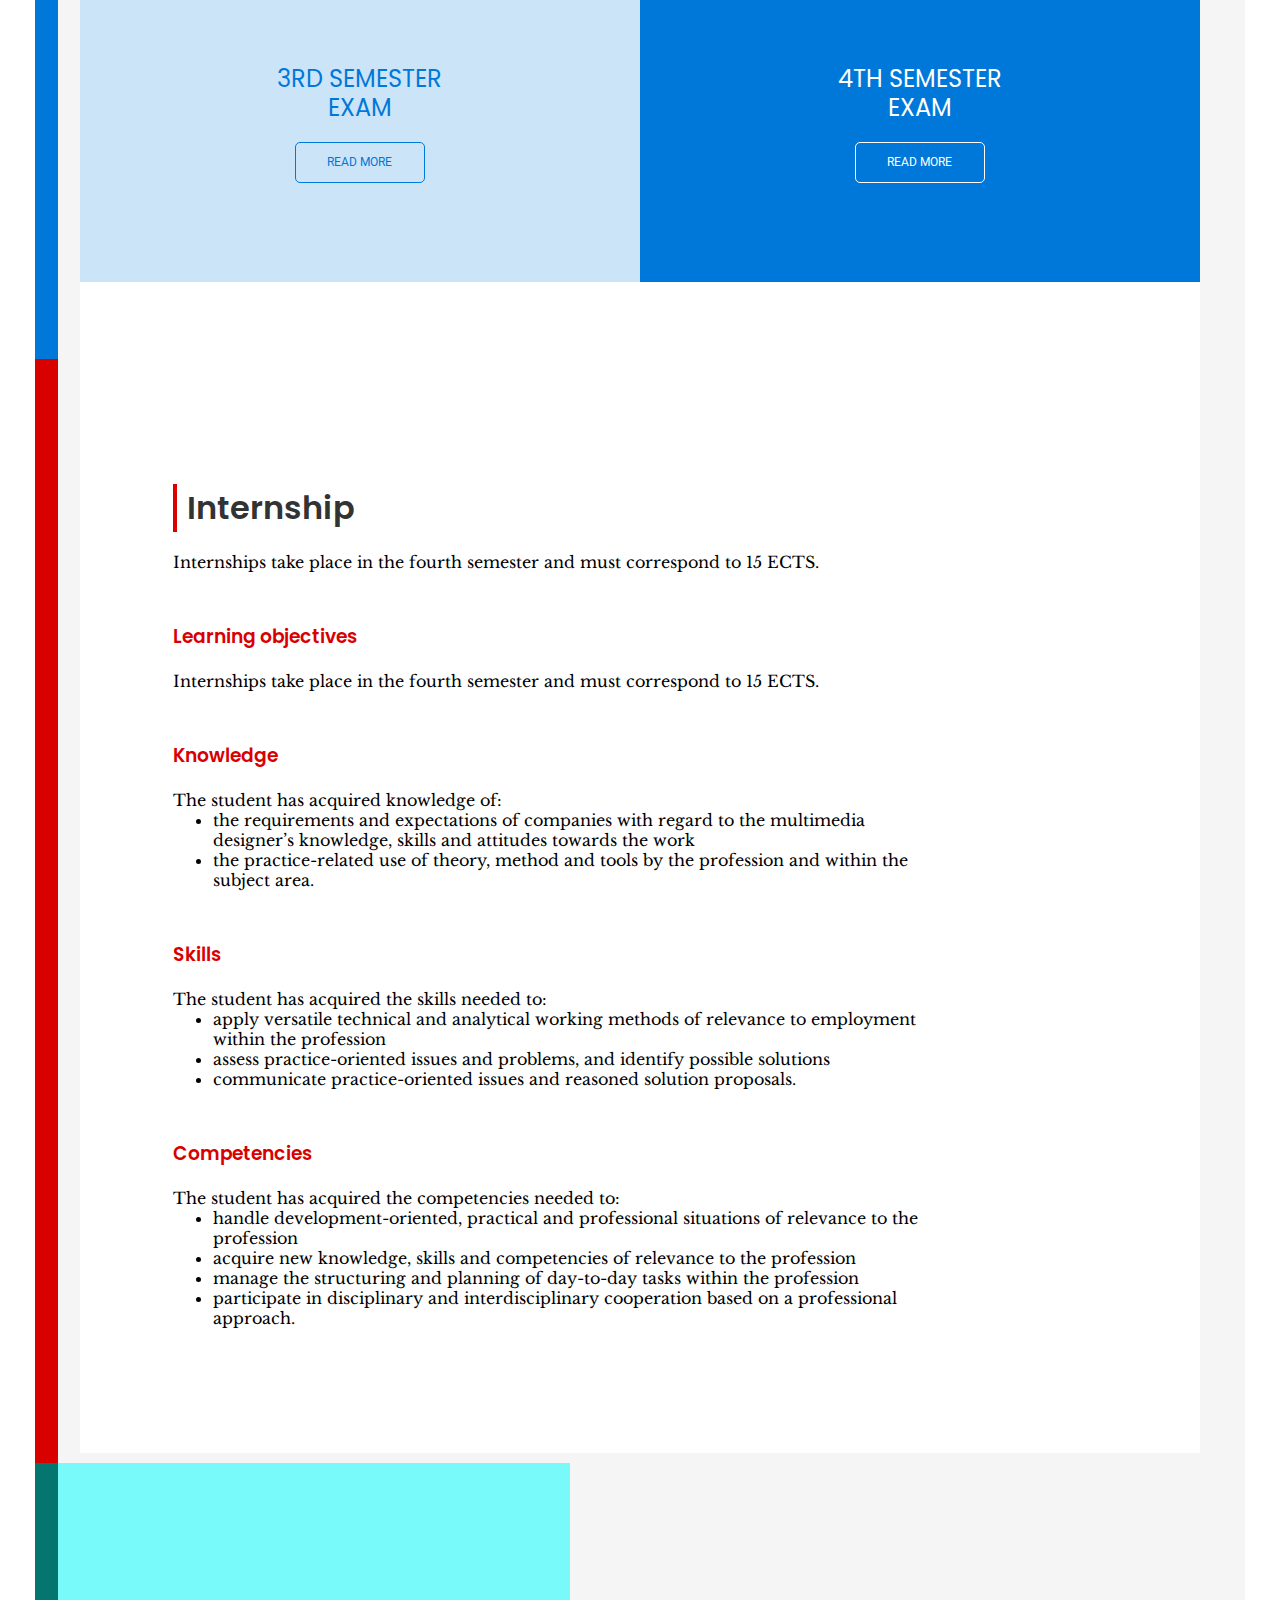
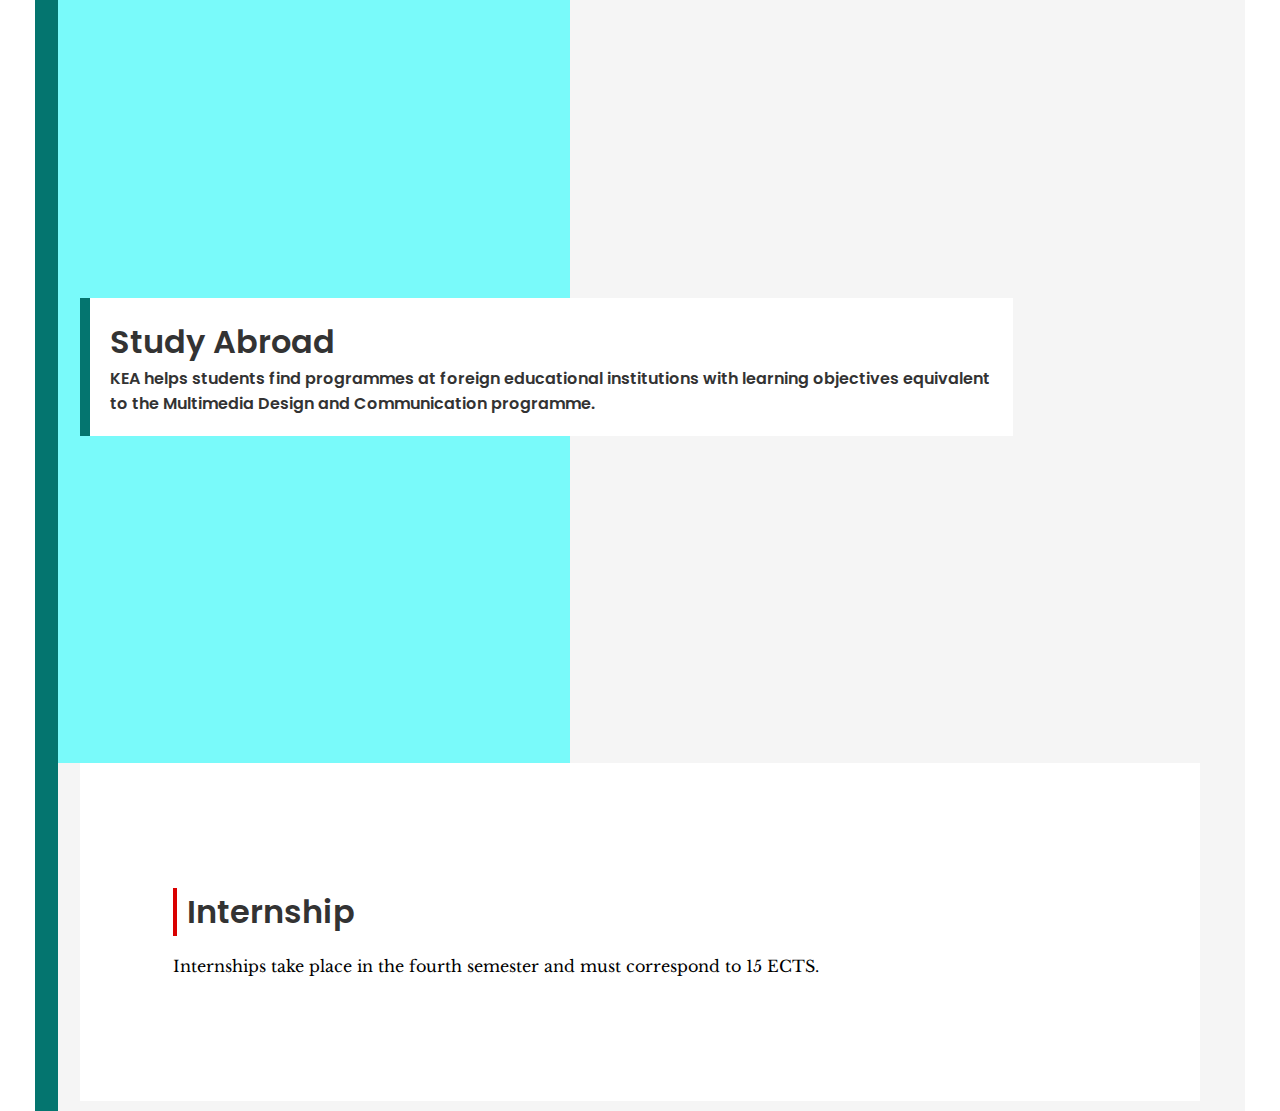
==== commit b02fea22: "fixed modal container width" ====
--- a/index.html
+++ b/index.html
@@ -67,10 +67,10 @@
 
   <section id="CoreAreas" class="CoreAreas resethigh">
     <div class="SectionContentWrapp">
-
-      <div class="sectionTextContainer full-width-container">
-
-        <h1 class="core-areas-title">Core Areas</h1><br>
+      <div class="sectionTextContainer full-with-cont">
+
+        <h1 class="modal-block-title">Core Areas</h1><br>
+
         <div class="modal-column">
 
             <!--Call your modal-->
@@ -118,10 +118,10 @@
                                     <li>key methods and tools related to financial planning and control of multimedia productions</li>
                                     <li>key innovation and entrepreneurship topics</li>
                                 </ul>
-                                <h3>Skills</h3>
+                                <h2>Skills</h2>
                                 <p>The student has acquired the skills needed to assess the vision, mission and values as well as the strategy and culture of organisations in
                                 relation to multimedia productions.</p>
-                                <h3>Competencies</h3>
+                                <h2>Competencies</h2>
                                 <p>The student has acquired the competencies needed to:</p>
                                 <ul>
                                     <li>apply relevant theories, methods and IT tools for planning, control and quality assurance of
@@ -276,9 +276,9 @@
 
   <section id="Exams" class="Exams">
     <div class="SectionContentWrapp">
-      <div class="sectionTextContainer full-width-container">
-        <h1 class="core-areas-title">Exams</h1><br>
-
+      <div class="sectionTextContainer full-with-cont">
+
+        <h1 class="modal-block-title">Exams</h1>
         <div class="modal-column">
 
             <!--Call your modal-->
--- a/css/style.css
+++ b/css/style.css
@@ -173,13 +173,11 @@
   grid-template-rows: auto;
 }
 
-.full-width-container{
+.full-with-cont{
+    display: block;
     width: 100%;
-    display: block;
-}
-  h1, p{
-    grid-column: 2/12;
-    
+}
+
   h1, h2, h3, p, ul, li{
     grid-column: 2/10;
   }
@@ -366,7 +364,7 @@
     display: grid;
     grid-template-columns: repeat(2, 1fr);
 }
-.core-areas-title{
+.modal-block-title{
     grid-column: 1/12;
     margin-bottom: 20px;
 }
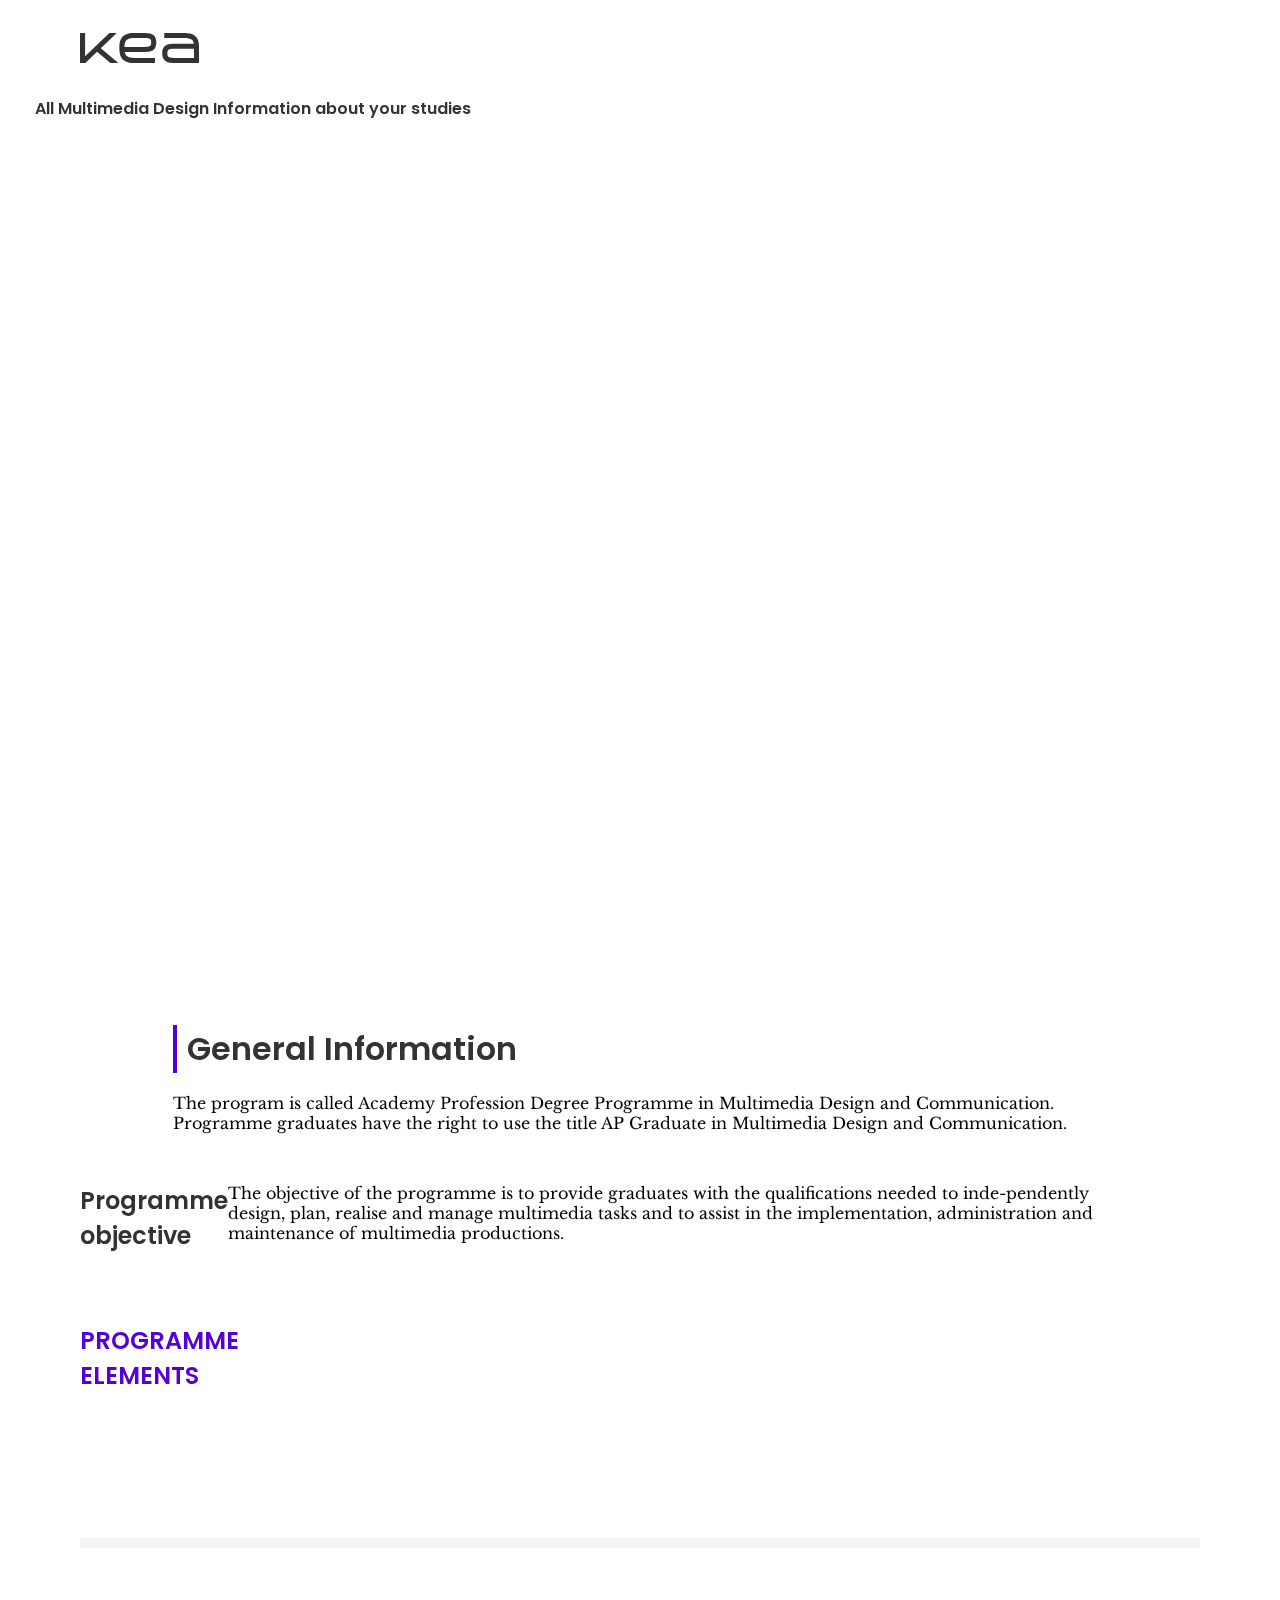
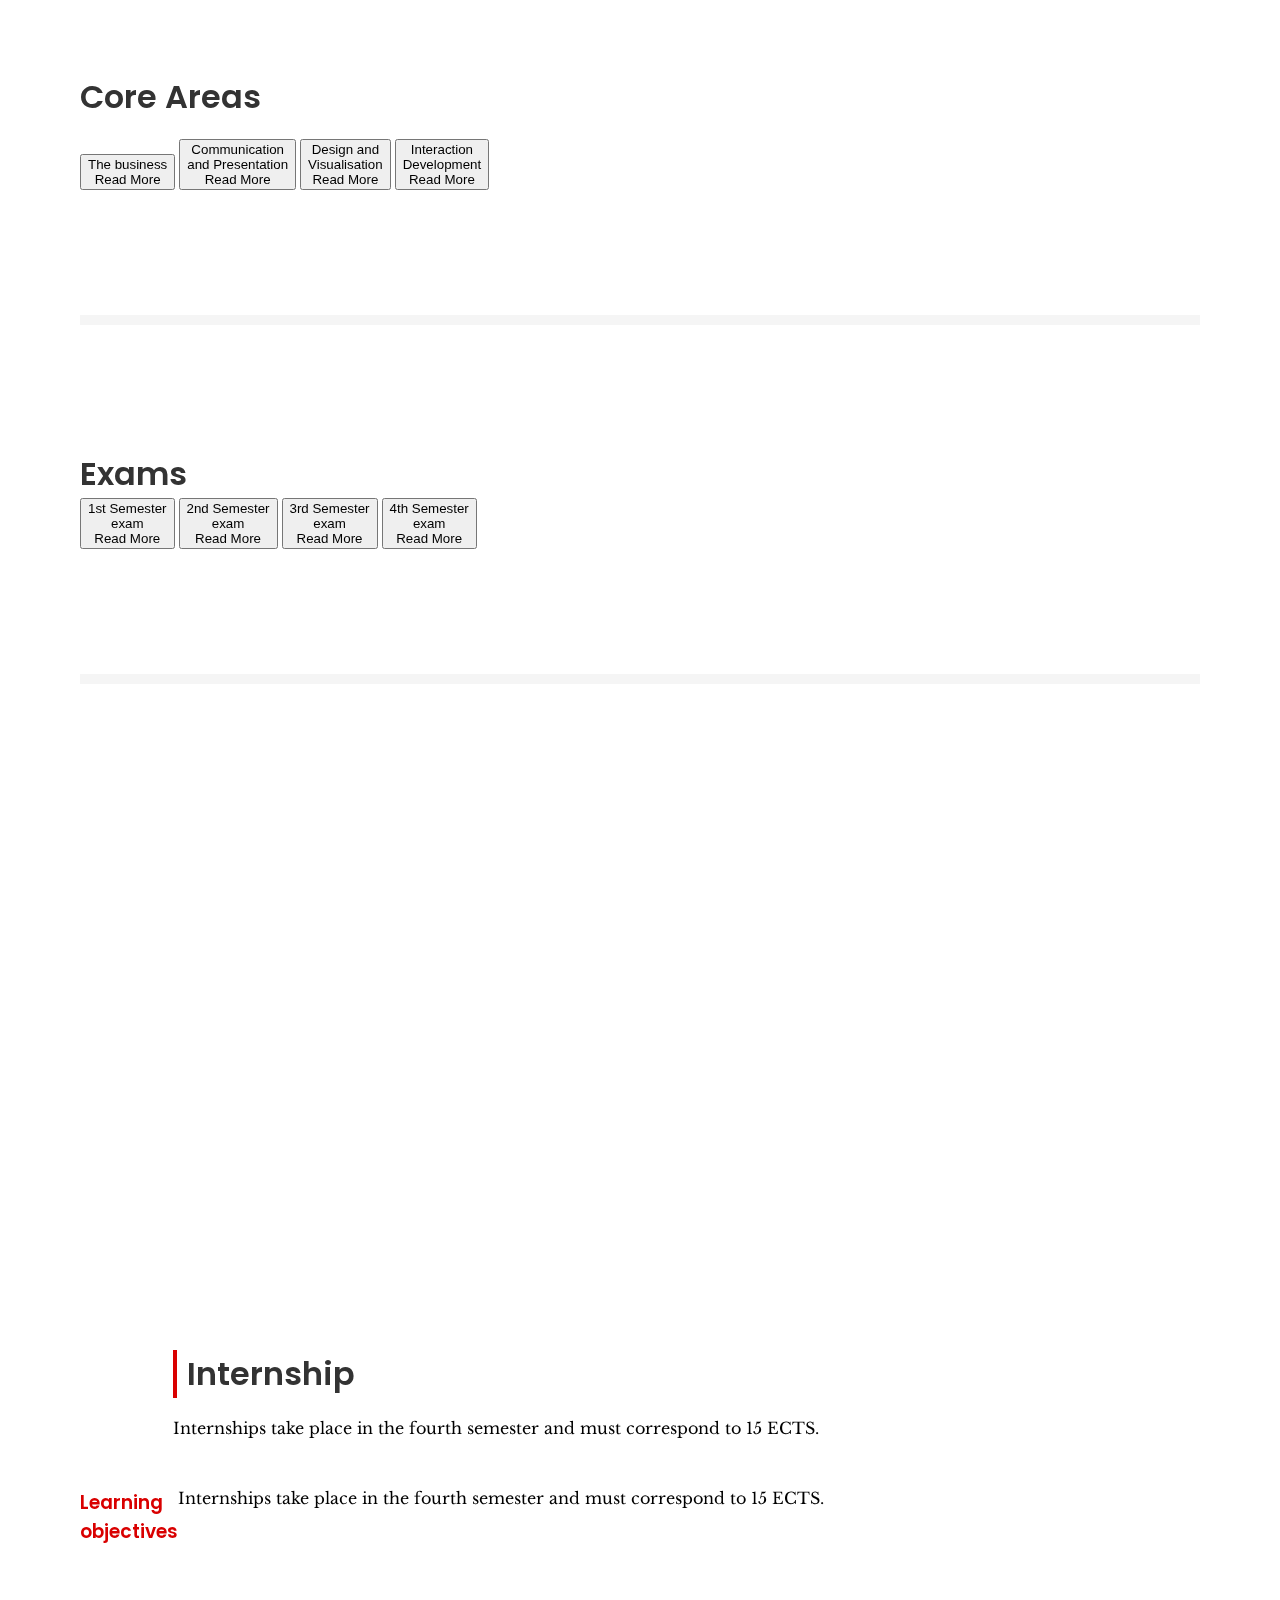
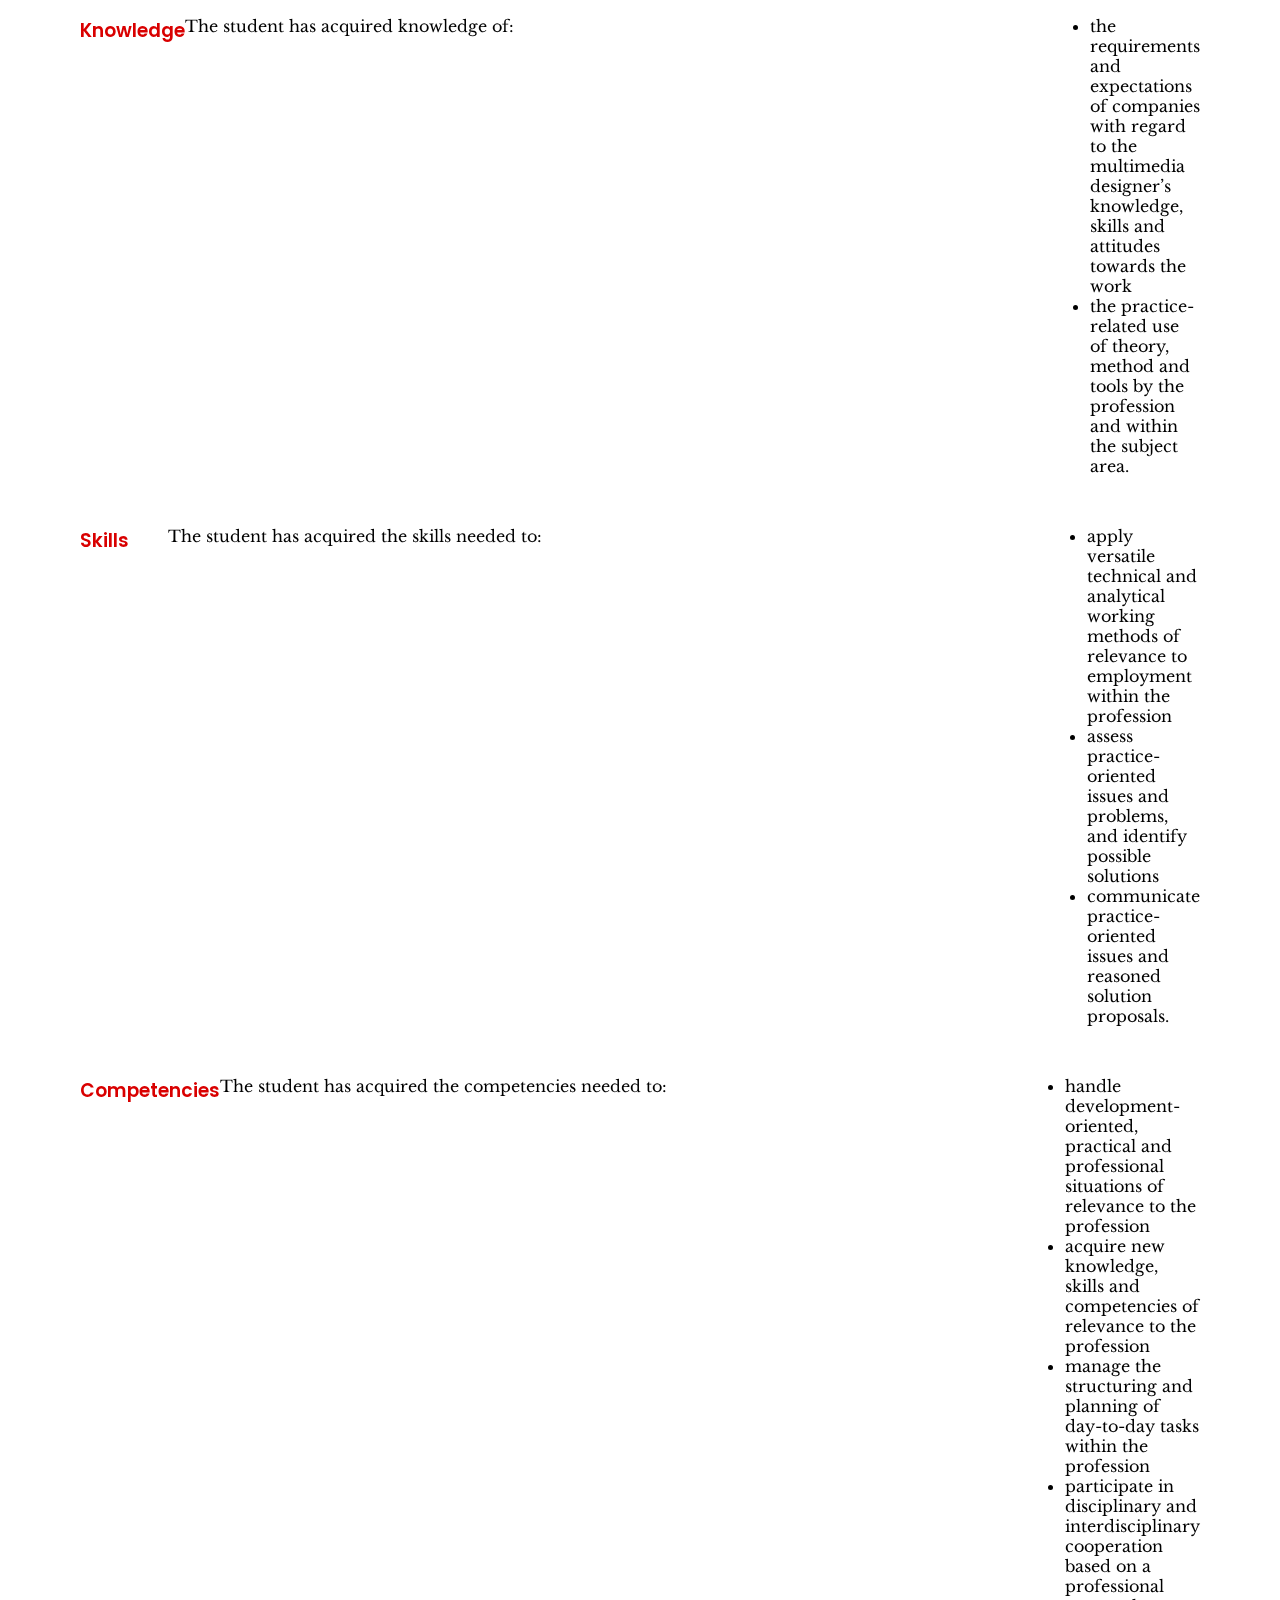
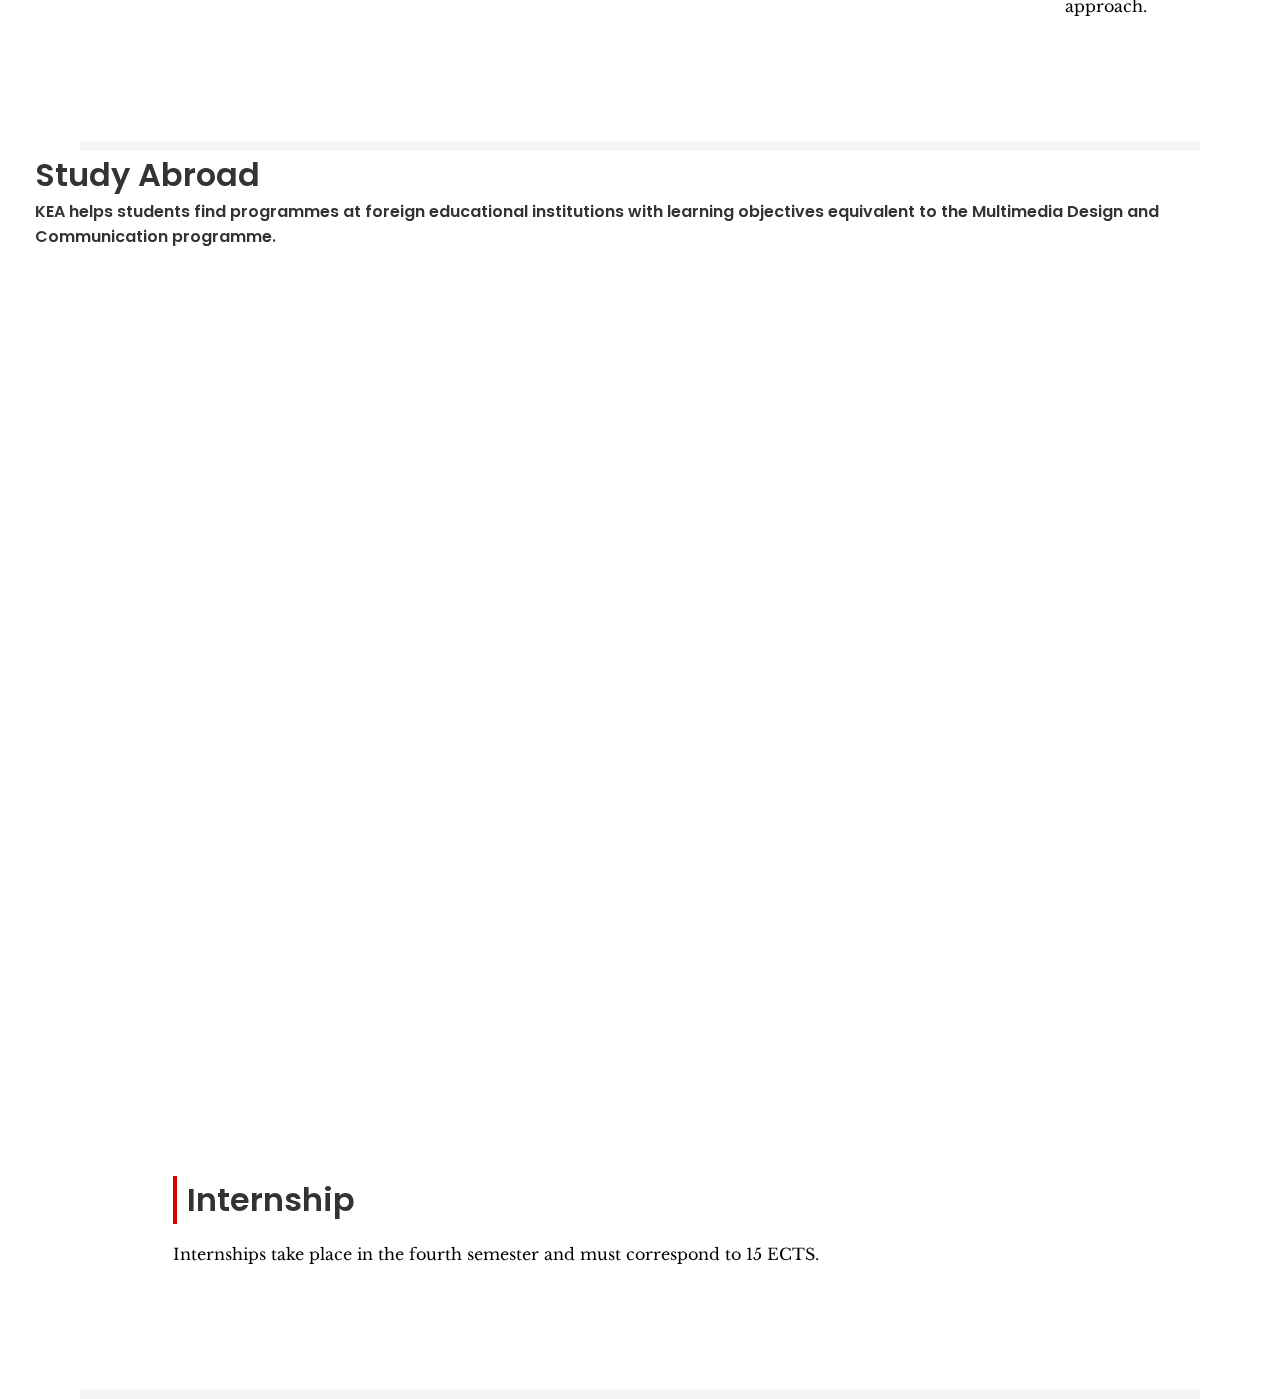
==== commit db3fe3b7: "Merge branch 'master' into fixwidth" ====
--- a/index.html
+++ b/index.html
@@ -67,6 +67,7 @@
 
   <section id="CoreAreas" class="CoreAreas resethigh">
     <div class="SectionContentWrapp">
+
       <div class="sectionTextContainer full-with-cont">
 
         <h1 class="modal-block-title">Core Areas</h1><br>
@@ -118,10 +119,10 @@
                                     <li>key methods and tools related to financial planning and control of multimedia productions</li>
                                     <li>key innovation and entrepreneurship topics</li>
                                 </ul>
-                                <h2>Skills</h2>
+                                <h3>Skills</h3>
                                 <p>The student has acquired the skills needed to assess the vision, mission and values as well as the strategy and culture of organisations in
                                 relation to multimedia productions.</p>
-                                <h2>Competencies</h2>
+                                <h3>Competencies</h3>
                                 <p>The student has acquired the competencies needed to:</p>
                                 <ul>
                                     <li>apply relevant theories, methods and IT tools for planning, control and quality assurance of
@@ -276,9 +277,11 @@
 
   <section id="Exams" class="Exams">
     <div class="SectionContentWrapp">
+
       <div class="sectionTextContainer full-with-cont">
 
         <h1 class="modal-block-title">Exams</h1>
+
         <div class="modal-column">
 
             <!--Call your modal-->
--- a/css/style.css
+++ b/css/style.css
@@ -178,6 +178,9 @@
     width: 100%;
 }
 
+  h1, p{
+    grid-column: 2/12;
+    
   h1, h2, h3, p, ul, li{
     grid-column: 2/10;
   }
